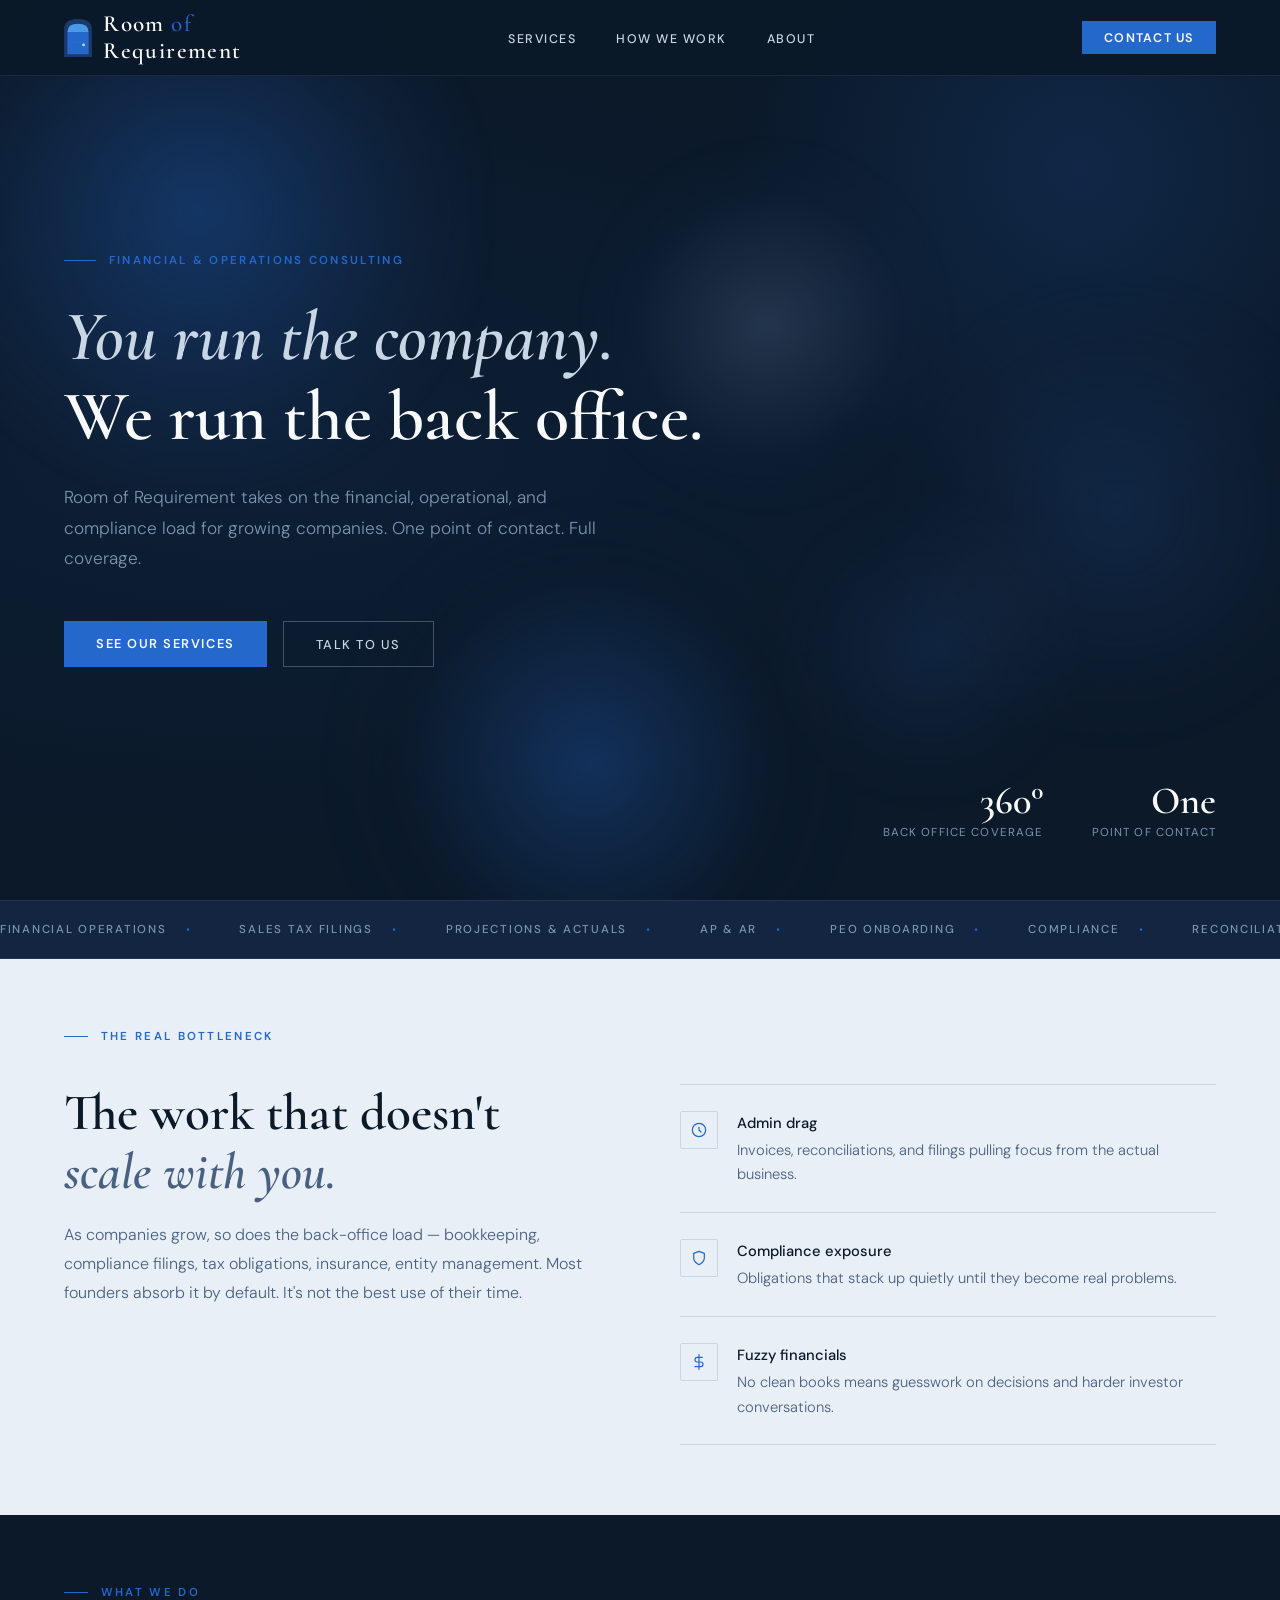
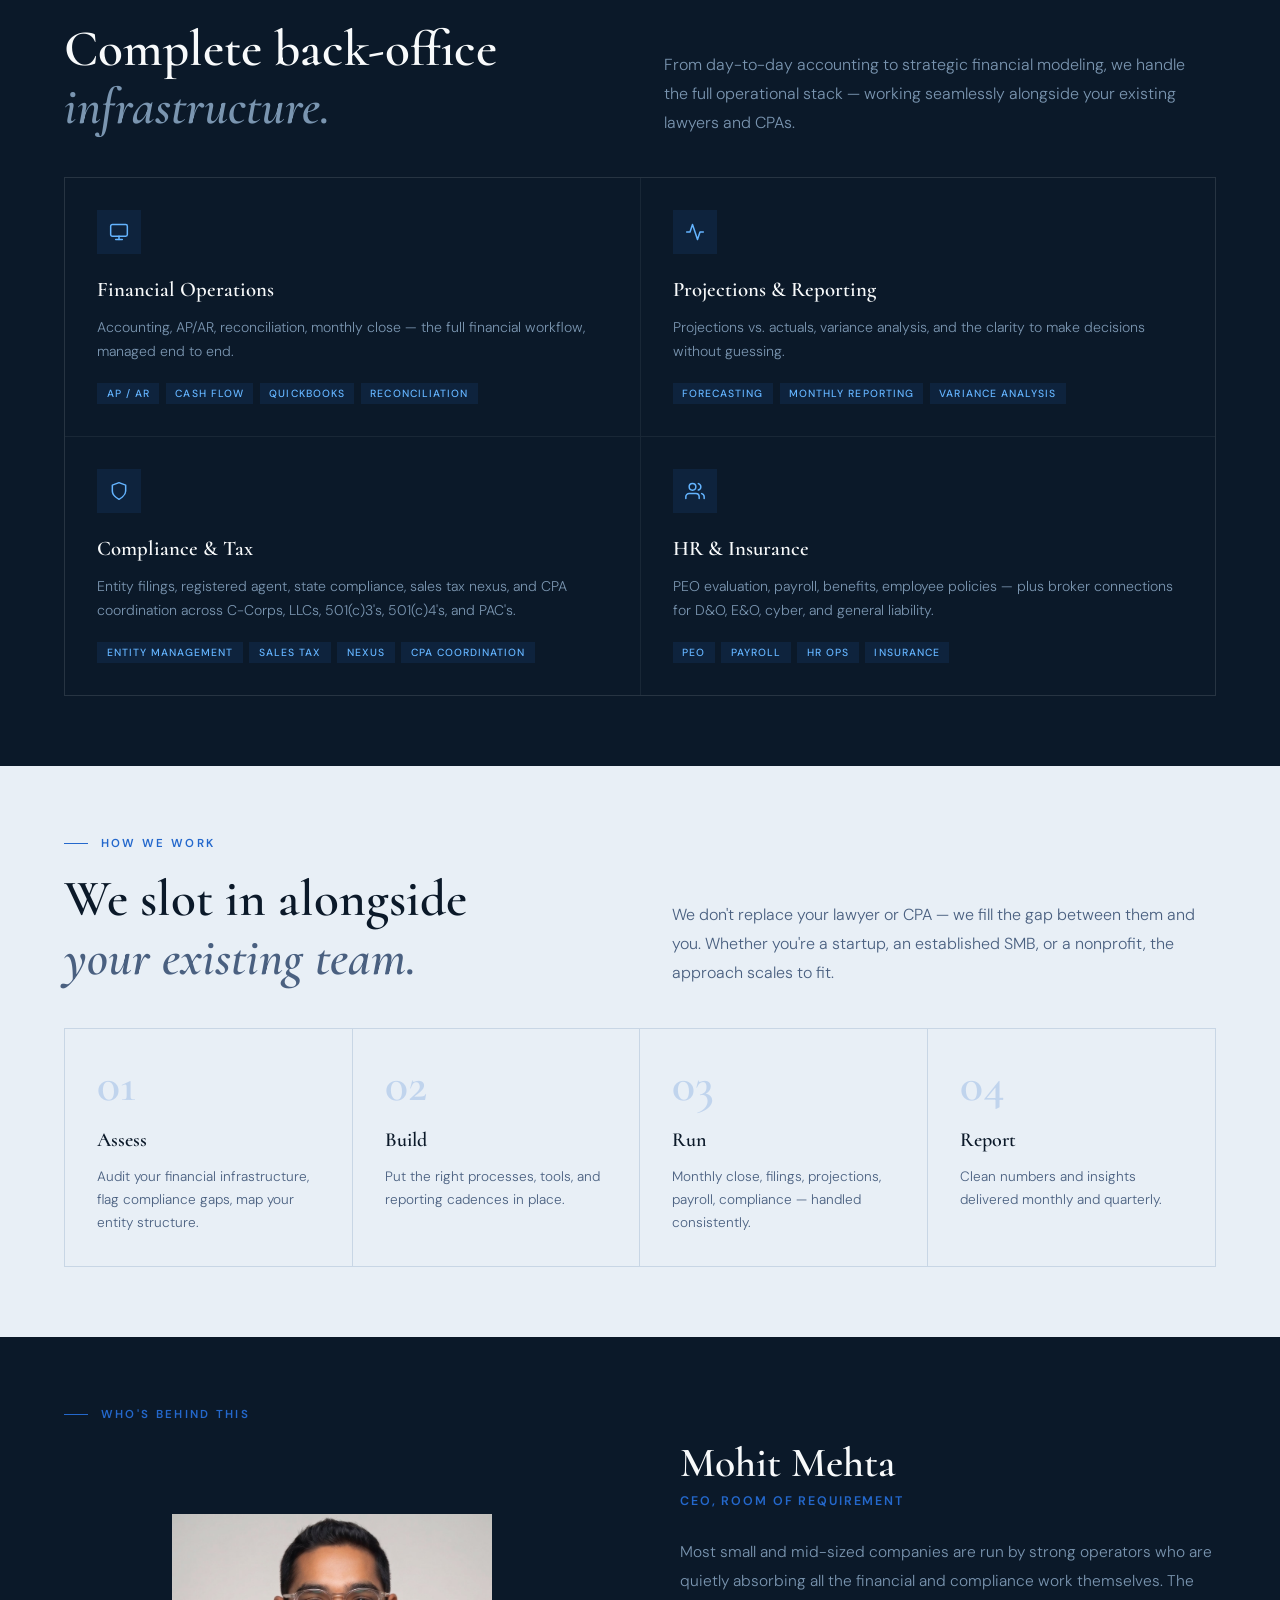
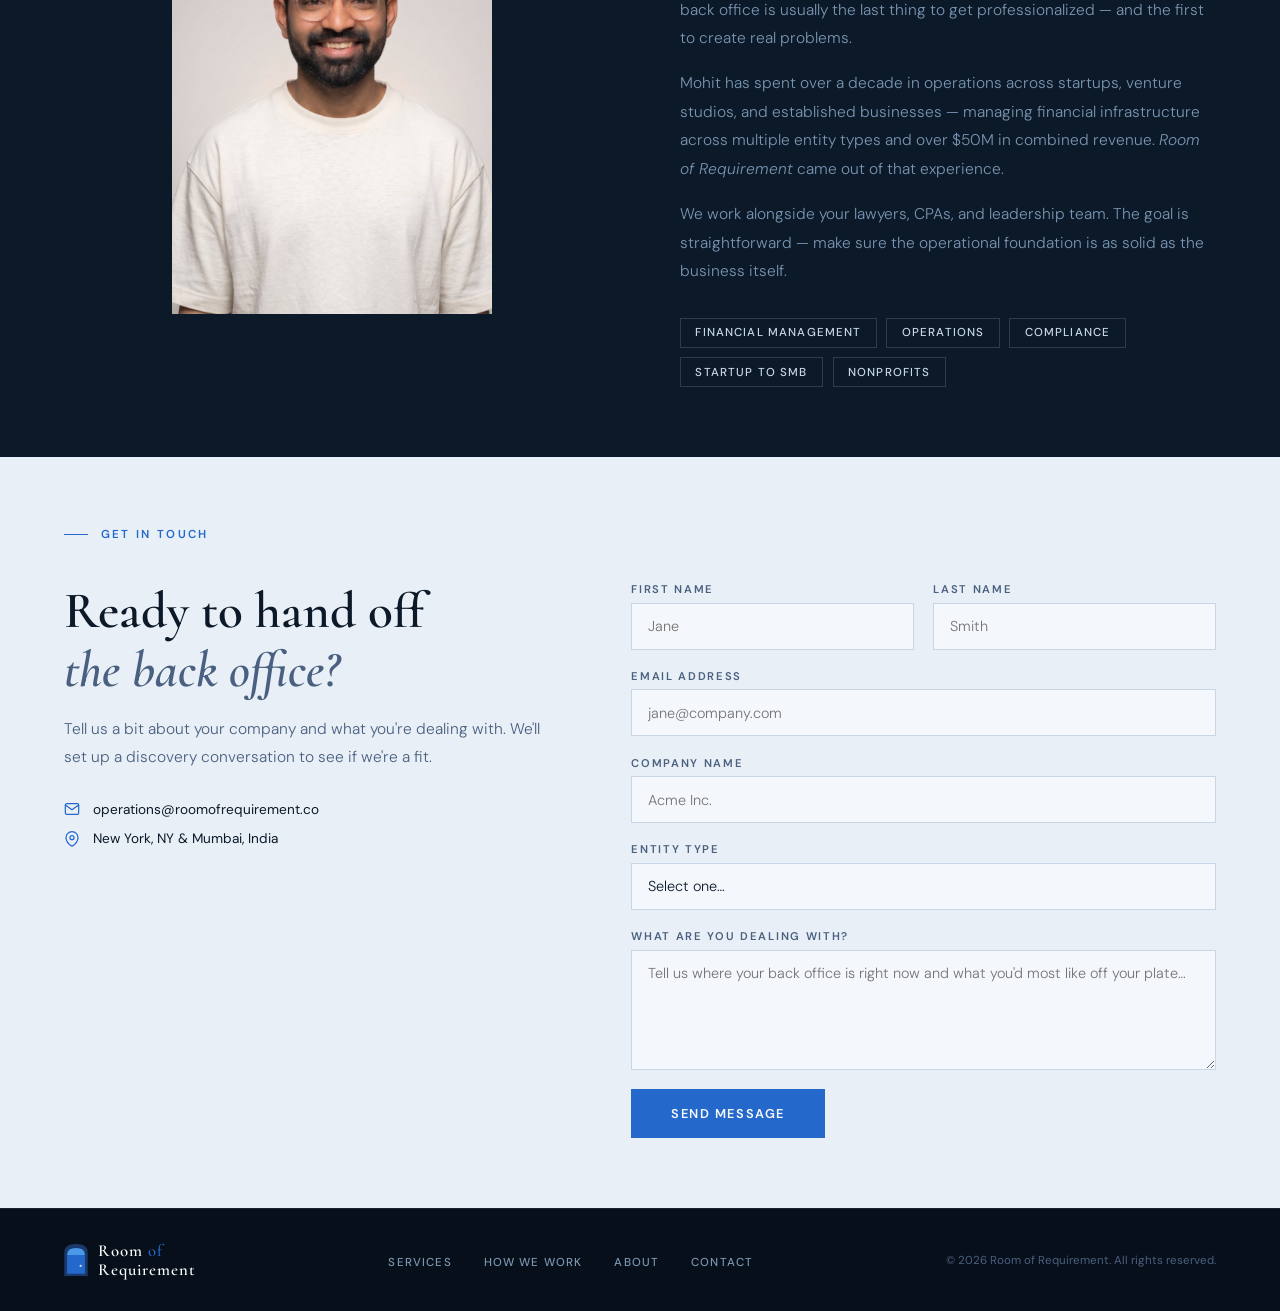
==== index.html @ 6b5aed0c "Update index.html" ====
<!DOCTYPE html>
<html lang="en">
<head>
  <meta charset="UTF-8" />
  <meta name="viewport" content="width=device-width, initial-scale=1.0" />
  <title>Room of Requirement — Financial & Operations Consulting</title>
  <link rel="preconnect" href="https://fonts.googleapis.com" />
  <link rel="preconnect" href="https://fonts.gstatic.com" crossorigin />
  <link href="https://fonts.googleapis.com/css2?family=Cormorant:ital,wght@0,400;0,500;0,600;0,700;1,400;1,600&family=DM+Sans:opsz,wght@9..40,300;9..40,400;9..40,500;9..40,600&display=swap" rel="stylesheet" />

  <style>
    *, *::before, *::after { box-sizing: border-box; margin: 0; padding: 0; }

    html { color-scheme: light only; }

    :root {
      --navy:       #0B1929;
      --navy-mid:   #132540;
      --blue:       #1B3A6B;
      --slate:      #4A6080;
      --slate-light:#7A95B0;
      --silver:     #C8D6E5;
      --mist:       #EEF3F8;
      --white:      #F8FAFB;
      --accent:     #2468CC;
      --accent-pale:#D6E4F7;

      --f-display: 'Cormorant', Georgia, serif;
      --f-body:    'DM Sans', sans-serif;

      --transition: 0.35s cubic-bezier(0.25, 0.46, 0.45, 0.94);
    }

    html { scroll-behavior: smooth; }

    body {
      font-family: var(--f-body);
      background: var(--white);
      color: var(--navy);
      overflow-x: hidden;
      -webkit-font-smoothing: antialiased;
    }

    /* ── NAV ──────────────────────────────────────────────── */
    nav {
      position: fixed; top: 0; left: 0; width: 100%;
      z-index: 100;
      padding: 0 5%;
      height: 76px;
      display: flex; align-items: center; justify-content: space-between;
      background: rgba(11, 25, 41, 0.96);
      backdrop-filter: blur(12px);
      border-bottom: 1px solid rgba(255,255,255,0.07);
    }

    .nav-logo {
      display: flex;
      align-items: center;
      gap: 0.7rem;
      text-decoration: none;
    }
    .nav-logo svg { flex-shrink: 0; }
    .nav-logo-text {
      font-family: var(--f-display);
      font-size: 1.45rem;
      font-weight: 600;
      letter-spacing: 0.06em;
      color: var(--white);
      line-height: 1.15;
    }
    .nav-logo-text .of { color: var(--accent); font-weight: 500; }

    .nav-links {
      display: flex; gap: 2.5rem; list-style: none;
    }
    .nav-links a {
      font-size: 0.78rem;
      font-weight: 500;
      letter-spacing: 0.12em;
      text-transform: uppercase;
      color: var(--silver);
      text-decoration: none;
      transition: color var(--transition);
    }
    .nav-links a:hover { color: var(--white); }

    .nav-cta {
      font-size: 0.78rem;
      font-weight: 600;
      letter-spacing: 0.1em;
      text-transform: uppercase;
      color: var(--white);
      background: var(--accent);
      border: none;
      padding: 0.55rem 1.4rem;
      cursor: pointer;
      text-decoration: none;
      transition: background var(--transition), transform var(--transition);
    }
    .nav-cta:hover { background: #1d57b0; transform: translateY(-1px); }

    /* ── MOBILE NAV / DRAWER ──────────────────────────────── */
    .nav-burger {
      display: none;
      background: none;
      border: none;
      padding: 0.5rem;
      margin-left: 0.25rem;
      cursor: pointer;
      width: 40px;
      height: 40px;
      flex-direction: column;
      justify-content: center;
      align-items: center;
      gap: 5px;
    }
    .nav-burger span {
      display: block;
      width: 22px;
      height: 1.5px;
      background: var(--silver);
      transition: transform var(--transition), opacity var(--transition);
    }
    .nav-burger[aria-expanded="true"] span:nth-child(1) { transform: translateY(6.5px) rotate(45deg); }
    .nav-burger[aria-expanded="true"] span:nth-child(2) { opacity: 0; }
    .nav-burger[aria-expanded="true"] span:nth-child(3) { transform: translateY(-6.5px) rotate(-45deg); }

    .drawer-overlay {
      position: fixed;
      inset: 0;
      background: rgba(5, 12, 22, 0.6);
      backdrop-filter: blur(4px);
      opacity: 0;
      pointer-events: none;
      transition: opacity 320ms ease;
      z-index: 200;
    }
    .drawer-overlay.open {
      opacity: 1;
      pointer-events: auto;
    }

    .mobile-drawer {
      position: fixed;
      top: 0;
      right: 0;
      height: 100vh;
      height: 100dvh;
      width: min(340px, 82vw);
      background: var(--navy);
      border-left: 1px solid rgba(255,255,255,0.07);
      transform: translateX(100%);
      transition: transform 360ms cubic-bezier(0.32, 0.72, 0.24, 1);
      z-index: 201;
      display: flex;
      flex-direction: column;
      padding: 76px 2rem 2rem;
      overflow-y: auto;
    }
    .mobile-drawer.open { transform: translateX(0); }

    .mobile-drawer-brand {
      display: flex;
      align-items: center;
      gap: 0.9rem;
      padding-bottom: 1.75rem;
      margin-bottom: 0.5rem;
      border-bottom: 1px solid rgba(255,255,255,0.08);
    }
    .mobile-drawer-brand svg { flex-shrink: 0; }
    .mobile-drawer-brand-text {
      font-family: var(--f-display);
      font-size: 1.55rem;
      font-weight: 600;
      letter-spacing: 0.06em;
      color: var(--white);
      line-height: 1.15;
    }
    .mobile-drawer-brand-text .of { color: var(--accent); font-weight: 500; }

    .mobile-drawer-links {
      list-style: none;
      display: flex;
      flex-direction: column;
      margin-top: 1rem;
    }
    .mobile-drawer-links li {
      border-bottom: 1px solid rgba(255,255,255,0.06);
    }
    .mobile-drawer-links a {
      display: block;
      padding: 1.15rem 0;
      font-size: 0.85rem;
      font-weight: 500;
      letter-spacing: 0.14em;
      text-transform: uppercase;
      color: var(--silver);
      text-decoration: none;
      transition: color var(--transition);
    }
    .mobile-drawer-links a:hover,
    .mobile-drawer-links a:focus { color: var(--white); }

    .mobile-drawer-cta {
      display: block;
      text-align: center;
      margin-top: 2rem;
      padding: 0.95rem 1.4rem;
      background: var(--accent);
      color: var(--white);
      text-decoration: none;
      font-size: 0.8rem;
      font-weight: 600;
      letter-spacing: 0.12em;
      text-transform: uppercase;
      transition: background var(--transition);
    }
    .mobile-drawer-cta:hover { background: #1d57b0; }

    body.drawer-open { overflow: hidden; }

    /* ── AURORA EFFECT ────────────────────────────────────── */
    .aurora {
      position: absolute;
      inset: 0;
      z-index: 1;
      pointer-events: none;
      overflow: hidden;
    }

    .a1 {
      position: absolute;
      width: 600px; height: 600px;
      border-radius: 50%;
      mix-blend-mode: screen;
      filter: blur(4px);
      background: radial-gradient(circle, rgba(36,104,204,0.35) 0%, rgba(27,58,107,0.18) 50%, transparent 70%);
      top: -10%; left: -8%;
      animation: drift1 9s ease-in-out infinite alternate;
    }
    .a2 {
      position: absolute;
      width: 480px; height: 480px;
      border-radius: 50%;
      mix-blend-mode: screen;
      filter: blur(3px);
      background: radial-gradient(circle, rgba(27,58,107,0.4) 0%, rgba(19,37,64,0.2) 50%, transparent 70%);
      top: 30%; right: -6%;
      animation: drift2 11s ease-in-out infinite alternate;
    }
    .a3 {
      position: absolute;
      width: 540px; height: 540px;
      border-radius: 50%;
      mix-blend-mode: screen;
      filter: blur(5px);
      background: radial-gradient(circle, rgba(36,104,204,0.3) 0%, rgba(11,25,41,0.15) 50%, transparent 70%);
      bottom: -15%; left: 25%;
      animation: drift3 13s ease-in-out infinite alternate;
    }
    .a4 {
      position: absolute;
      width: 380px; height: 380px;
      border-radius: 50%;
      mix-blend-mode: screen;
      filter: blur(3px);
      background: radial-gradient(circle, rgba(74,96,128,0.38) 0%, rgba(19,37,64,0.18) 50%, transparent 70%);
      top: 15%; left: 45%;
      animation: drift4 8s ease-in-out infinite alternate;
    }
    .a5 {
      position: absolute;
      width: 320px; height: 320px;
      border-radius: 50%;
      mix-blend-mode: screen;
      filter: blur(3px);
      background: radial-gradient(circle, rgba(27,58,107,0.32) 0%, rgba(19,37,64,0.14) 50%, transparent 70%);
      bottom: 10%; right: 15%;
      animation: drift5 10s ease-in-out infinite alternate;
    }

    @keyframes drift1 {
      0%   { transform: translate(0px,   0px);   }
      33%  { transform: translate(110px, 70px);  }
      66%  { transform: translate(50px,  150px); }
      100% { transform: translate(180px, 50px);  }
    }
    @keyframes drift2 {
      0%   { transform: translate(0px,    0px);   }
      33%  { transform: translate(-90px,  55px);  }
      66%  { transform: translate(-50px,  130px); }
      100% { transform: translate(-160px, 35px);  }
    }
    @keyframes drift3 {
      0%   { transform: translate(0px,   0px);    }
      33%  { transform: translate(-70px, -90px);  }
      66%  { transform: translate(90px,  -70px);  }
      100% { transform: translate(35px,  -150px); }
    }
    @keyframes drift4 {
      0%   { transform: translate(0px,    0px);   }
      33%  { transform: translate(70px,   90px);  }
      66%  { transform: translate(-55px,  70px);  }
      100% { transform: translate(-90px, -55px);  }
    }
    @keyframes drift5 {
      0%   { transform: translate(0px,    0px);   }
      33%  { transform: translate(-110px,-70px);  }
      66%  { transform: translate(70px,  -110px); }
      100% { transform: translate(-50px, -35px);  }
    }

    /* ── HERO ─────────────────────────────────────────────── */
    #fluidCanvas {
      position: absolute;
      inset: 0;
      width: 100%;
      height: 100%;
      z-index: 1;
      pointer-events: none;
      filter: blur(35px) saturate(1.8);
      opacity: 0.9;
      mix-blend-mode: screen;
    }
    .hero {
      min-height: 100vh;
      background: var(--navy);
      display: flex; flex-direction: column; justify-content: center;
      padding: 80px 5% 60px;
      position: relative;
      overflow: hidden;
    }

    /* Background subtle noise only — no grid */
    .hero::before {
      content: '';
      position: absolute; inset: 0;
      background: radial-gradient(ellipse at 20% 50%, rgba(36,104,204,0.08) 0%, transparent 60%);
      pointer-events: none;
    }

    /* Glow orb */
    .hero::after {
      content: '';
      position: absolute;
      width: 700px; height: 700px;
      border-radius: 50%;
      background: radial-gradient(circle, rgba(36,104,204,0.18) 0%, transparent 70%);
      top: -180px; right: -150px;
      pointer-events: none;
    }

    .hero-inner {
      max-width: 900px;
      position: relative; z-index: 3;
    }

    .hero-eyebrow {
      font-family: var(--f-body);
      font-size: 0.72rem;
      font-weight: 600;
      letter-spacing: 0.2em;
      text-transform: uppercase;
      color: var(--accent);
      margin-bottom: 1.8rem;
      display: flex; align-items: center; gap: 0.8rem;
      opacity: 0;
      animation: fadeUp 0.8s 0.2s forwards;
    }
    .hero-eyebrow::before {
      content: ''; display: block;
      width: 32px; height: 1px; background: var(--accent);
    }

    .hero-headline {
      font-family: var(--f-display);
      font-size: clamp(2.6rem, 5.5vw, 4.8rem);
      font-weight: 600;
      line-height: 1.15;
      color: var(--white);
      margin-bottom: 1.5rem;
      opacity: 0;
      animation: fadeUp 0.9s 0.35s forwards;
    }
    .hero-headline em {
      font-style: italic;
      color: var(--silver);
    }

    .hero-sub {
      font-size: 1.08rem;
      font-weight: 300;
      line-height: 1.75;
      color: var(--slate-light);
      max-width: 560px;
      margin-bottom: 3rem;
      opacity: 0;
      animation: fadeUp 0.9s 0.5s forwards;
    }

    .hero-actions {
      display: flex; gap: 1rem; flex-wrap: wrap;
      opacity: 0;
      animation: fadeUp 0.9s 0.65s forwards;
    }

    .btn-primary {
      display: inline-block;
      font-size: 0.8rem; font-weight: 600;
      letter-spacing: 0.12em; text-transform: uppercase;
      color: var(--white);
      background: var(--accent);
      padding: 0.85rem 2rem;
      text-decoration: none;
      transition: background var(--transition), transform var(--transition), box-shadow var(--transition);
    }
    .btn-primary:hover {
      background: #1d57b0;
      transform: translateY(-2px);
      box-shadow: 0 12px 32px rgba(36,104,204,0.4);
    }

    .btn-ghost {
      display: inline-block;
      font-size: 0.8rem; font-weight: 500;
      letter-spacing: 0.12em; text-transform: uppercase;
      color: var(--silver);
      border: 1px solid rgba(200,214,229,0.3);
      padding: 0.85rem 2rem;
      text-decoration: none;
      transition: border-color var(--transition), color var(--transition), transform var(--transition);
    }
    .btn-ghost:hover { border-color: var(--silver); color: var(--white); transform: translateY(-2px); }

    .hero-stats {
      position: absolute;
      bottom: 60px; right: 5%;
      display: flex; gap: 3rem;
      opacity: 0;
      animation: fadeUp 0.9s 0.8s forwards;
      z-index: 3;
    }
    .hero-stat { text-align: right; }
    .hero-stat-num {
      font-family: var(--f-display);
      font-size: 2.4rem;
      font-weight: 600;
      color: var(--white);
      line-height: 1;
    }
    .hero-stat-label {
      font-size: 0.72rem;
      font-weight: 400;
      letter-spacing: 0.1em;
      text-transform: uppercase;
      color: var(--slate-light);
      margin-top: 0.3rem;
    }

    /* ── MARQUEE ──────────────────────────────────────────── */
    .marquee-strip {
      background: var(--navy-mid);
      border-top: 1px solid rgba(255,255,255,0.07);
      border-bottom: 1px solid rgba(255,255,255,0.07);
      overflow: hidden; padding: 1rem 0;
    }
    .marquee-track {
      display: flex; gap: 3rem;
      width: max-content;
      animation: marquee 28s linear infinite;
    }
    .marquee-item {
      font-size: 0.72rem;
      font-weight: 500;
      letter-spacing: 0.15em;
      text-transform: uppercase;
      color: var(--slate-light);
      white-space: nowrap;
      display: flex; align-items: center; gap: 1.2rem;
    }
    .marquee-item::after {
      content: '·'; color: var(--accent); font-size: 1.2rem;
    }

    /* ── SECTION BASE ─────────────────────────────────────── */
    section { padding: 70px 5%; background: #E8EFF6; color: #0B1929; }

    .section-label {
      font-size: 0.72rem;
      font-weight: 600;
      letter-spacing: 0.2em;
      text-transform: uppercase;
      color: #2468CC;
      margin-bottom: 1.2rem;
      display: flex; align-items: center; gap: 0.8rem;
    }
    .section-label::before {
      content: ''; display: block;
      width: 24px; height: 1px; background: #2468CC;
    }

    .section-title {
      font-family: var(--f-display);
      font-size: clamp(2rem, 4vw, 3.2rem);
      font-weight: 600;
      line-height: 1.15;
      color: #0B1929;
    }
    .section-title em { font-style: italic; color: #4A6080; }

    .section-body {
      font-size: 1rem;
      font-weight: 300;
      line-height: 1.8;
      color: #4A6080;
      max-width: 540px;
      margin-top: 1.2rem;
    }

    /* ── PROBLEM ──────────────────────────────────────────── */
    .problem { background: #E8EFF6 !important; color: #0B1929; }
    .problem .section-title { color: #0B1929; }
    .problem .section-title em { color: #4A6080; }
    .problem .section-label { color: #2468CC; }
    .problem .section-label::before { background: #2468CC; }
    .problem .section-body { color: #4A6080; }

    .problem-grid {
      display: grid;
      grid-template-columns: 1fr 1fr;
      gap: 5rem;
      margin-top: 2.5rem;
      align-items: start;
    }

    .problem-list {
      list-style: none;
      display: flex; flex-direction: column; gap: 0;
    }
    .problem-list li {
      display: flex; gap: 1.2rem; align-items: flex-start;
      font-size: 0.92rem;
      font-weight: 300;
      line-height: 1.65;
      color: #4A6080;
      padding: 1.6rem 0;
      border-bottom: 1px solid #C8D6E5;
    }
    .problem-list li:first-child { border-top: 1px solid #C8D6E5; }
    .problem-list li:last-child { border-bottom: 1px solid #C8D6E5; }
    .problem-list li .icon {
      flex-shrink: 0;
      width: 38px; height: 38px;
      background: transparent;
      border: 1.5px solid #C8D6E5;
      display: grid; place-items: center;
      border-radius: 2px;
    }
    .problem-list li .icon svg { stroke: #2468CC; width: 16px; height: 16px; }

    .problem-quote {
      background: rgba(255,255,255,0.04);
      border: 1px solid rgba(255,255,255,0.08);
      padding: 3rem;
      position: relative;
    }
    .problem-quote::before {
      content: '\201C';
      font-family: var(--f-display);
      font-size: 7rem;
      line-height: 1;
      color: var(--accent);
      opacity: 0.3;
      position: absolute; top: 1rem; left: 2rem;
    }
    .problem-quote blockquote {
      font-family: var(--f-display);
      font-size: 1.6rem;
      font-weight: 500;
      font-style: italic;
      line-height: 1.4;
      color: var(--white);
      position: relative; z-index: 1;
    }
    .problem-quote cite {
      display: block;
      font-family: var(--f-body);
      font-size: 0.78rem;
      font-style: normal;
      font-weight: 500;
      letter-spacing: 0.1em;
      text-transform: uppercase;
      color: var(--slate-light);
      margin-top: 1.5rem;
    }

    /* ── SERVICES ─────────────────────────────────────────── */
    #services { background: #0B1929 !important; color: #F8FAFB; }
    #services .section-title { color: #F8FAFB; }
    #services .section-title em { color: #7A95B0; }
    #services .section-label { color: #2468CC; }
    #services .section-label::before { background: #2468CC; }
    #services .section-body { color: #7A95B0; }

    .services-header {
      display: grid;
      grid-template-columns: 1fr 1fr;
      gap: 3rem;
      align-items: end;
      margin-bottom: 2.5rem;
    }

    .services-grid {
      display: grid;
      grid-template-columns: repeat(2, 1fr);
      gap: 1px;
      background: rgba(255,255,255,0.06);
      border: 1px solid rgba(255,255,255,0.06);
    }

    .service-card {
      background: #0B1929;
      padding: 2rem;
      transition: background var(--transition);
      cursor: default;
      position: relative;
      overflow: hidden;
    }
    .service-card::after {
      content: '';
      position: absolute; bottom: 0; left: 0;
      width: 0; height: 2px;
      background: #2468CC;
      transition: width 0.4s cubic-bezier(0.25, 0.46, 0.45, 0.94);
    }
    .service-card:hover { background: #132540; }
    .service-card:hover::after { width: 100%; }

    .service-icon {
      width: 44px; height: 44px;
      background: rgba(36,104,204,0.12);
      display: grid; place-items: center;
      margin-bottom: 1.5rem;
      transition: background var(--transition);
    }
    .service-card:hover .service-icon { background: rgba(36,104,204,0.22); }
    .service-icon svg { width: 20px; height: 20px; stroke: #64B4FF; }

    .service-name {
      font-family: var(--f-display);
      font-size: 1.3rem;
      font-weight: 600;
      color: #F8FAFB;
      margin-bottom: 0.8rem;
      line-height: 1.2;
    }

    .service-desc {
      font-size: 0.88rem;
      font-weight: 300;
      line-height: 1.7;
      color: #7A95B0;
    }

    .service-tags { display: flex; flex-wrap: wrap; gap: 0.4rem; margin-top: 1.2rem; }
    .service-tag {
      font-size: 0.65rem; font-weight: 500;
      letter-spacing: 0.1em; text-transform: uppercase;
      color: #64B4FF;
      background: rgba(36,104,204,0.12);
      padding: 0.25rem 0.6rem;
    }

    /* ── HOW WE WORK ──────────────────────────────────────── */
    .how { background: #E8EFF6 !important; }
    .how .section-label { color: #2468CC; }
    .how .section-label::before { background: #2468CC; }
    .how .section-title { color: #0B1929 !important; }
    .how .section-title em { color: #4A6080 !important; }
    .how .section-body { color: #4A6080 !important; max-width: 100%; }

    .how-grid {
      display: grid;
      grid-template-columns: repeat(4, 1fr);
      gap: 0;
      margin-top: 2.5rem;
      border: 1px solid #C8D6E5;
    }

    .how-step {
      padding: 2rem;
      border-right: 1px solid #C8D6E5;
      position: relative;
      overflow: hidden;
      transition: background var(--transition);
    }
    .how-step::after {
      content: '';
      position: absolute; bottom: 0; left: 0;
      width: 0; height: 2px;
      background: #2468CC;
      transition: width 0.4s cubic-bezier(0.25, 0.46, 0.45, 0.94);
    }
    .how-step:hover { background: #DCE6F0; }
    .how-step:hover::after { width: 100%; }
    .how-step:last-child { border-right: none; }

    .how-num {
      font-family: var(--f-display);
      font-size: 3rem;
      font-weight: 600;
      color: rgba(36,104,204,0.2);
      line-height: 1;
      margin-bottom: 1.2rem;
    }
    .how-title {
      font-family: var(--f-display);
      font-size: 1.25rem;
      font-weight: 600;
      color: #0B1929;
      margin-bottom: 0.8rem;
    }
    .how-body {
      font-size: 0.85rem;
      font-weight: 300;
      line-height: 1.7;
      color: #4A6080;
    }

    /* ── WHO WE SERVE ─────────────────────────────────────── */
    .serve { background: #EEF3F8 !important; color: #0B1929; }

    .serve-cards {
      display: grid;
      grid-template-columns: repeat(4, 1fr);
      gap: 1.5rem;
      margin-top: 4rem;
    }

    .serve-card {
      background: #F8FAFB;
      padding: 2rem;
      border-top: 3px solid #C8D6E5;
      transition: border-color var(--transition), transform var(--transition), box-shadow var(--transition);
    }
    .serve-card:hover {
      border-color: #2468CC;
      transform: translateY(-4px);
      box-shadow: 0 16px 40px rgba(11,25,41,0.1);
    }

    .serve-entity {
      font-family: var(--f-display);
      font-size: 1.8rem;
      font-weight: 700;
      color: #0B1929;
      margin-bottom: 0.6rem;
    }

    .serve-name {
      font-size: 0.78rem;
      font-weight: 600;
      letter-spacing: 0.1em;
      text-transform: uppercase;
      color: #2468CC;
      margin-bottom: 1rem;
    }

    .serve-desc {
      font-size: 0.85rem;
      font-weight: 300;
      line-height: 1.7;
      color: #4A6080;
    }

    /* ── ABOUT ────────────────────────────────────────────── */
    #about { background: #0B1929 !important; color: #F8FAFB; }
    #about .section-label { color: #2468CC; }
    #about .section-label::before { background: #2468CC; }
    .about-grid {
      display: grid;
      grid-template-columns: 1fr 1fr;
      gap: 5rem;
      align-items: center;
    }

    .about-visual {
      position: relative;
      display: flex;
      justify-content: center;
    }
    .about-visual-box {
      width: 320px;
      aspect-ratio: 4/5;
      background: var(--navy-mid);
      position: relative;
      overflow: hidden;
      display: flex; align-items: center; justify-content: center;
    }
    .about-monogram {
      font-family: var(--f-display);
      font-size: 8rem;
      font-weight: 600;
      color: rgba(36,104,204,0.25);
      line-height: 1;
      user-select: none;
    }
    .about-visual-accent {
      position: absolute;
      bottom: -20px; right: -20px;
      width: 60%; height: 60%;
      background: var(--accent-pale);
      z-index: -1;
    }

    .about-name {
      font-family: var(--f-display);
      font-size: 2.6rem;
      font-weight: 600;
      color: #F8FAFB;
      line-height: 1.1;
      margin-bottom: 0.4rem;
    }
    .about-title {
      font-size: 0.78rem;
      font-weight: 600;
      letter-spacing: 0.15em;
      text-transform: uppercase;
      color: #2468CC;
      margin-bottom: 1.8rem;
    }
    .about-bio {
      font-size: 0.97rem;
      font-weight: 300;
      line-height: 1.85;
      color: #7A95B0;
    }
    .about-bio + .about-bio { margin-top: 1rem; }

    .about-values { display: flex; flex-wrap: wrap; gap: 0.6rem; margin-top: 2rem; }
    .about-value {
      font-size: 0.72rem; font-weight: 500;
      letter-spacing: 0.1em; text-transform: uppercase;
      color: #C8D6E5;
      border: 1px solid rgba(255,255,255,0.15);
      padding: 0.4rem 0.9rem;
      transition: border-color var(--transition), color var(--transition);
    }
    .about-value:hover { border-color: #2468CC; color: #2468CC; }

    /* ── CONTACT ──────────────────────────────────────────── */
    .contact { background: #E8EFF6 !important; color: #0B1929; }
    .contact .section-label { color: #2468CC; }
    .contact .section-label::before { background: #2468CC; }

    .contact-grid {
      display: grid;
      grid-template-columns: 1fr 1.2fr;
      gap: 5rem;
      margin-top: 2.5rem;
      align-items: start;
    }

    .contact-info .section-title { color: #0B1929 !important; }
    .contact-info .section-title em { color: #4A6080 !important; }
    .contact-body {
      font-size: 0.97rem;
      font-weight: 300;
      line-height: 1.8;
      color: #4A6080;
      margin-top: 1rem;
      margin-bottom: 1.8rem;
    }

    .contact-detail {
      display: flex; align-items: center; gap: 0.8rem;
      font-size: 0.85rem;
      font-weight: 400;
      color: #0B1929;
      margin-bottom: 0.8rem;
    }
    .contact-detail svg { width: 16px; height: 16px; stroke: #2468CC; flex-shrink: 0; }

    .contact-form { display: flex; flex-direction: column; gap: 1.2rem; }
    .form-row { display: grid; grid-template-columns: 1fr 1fr; gap: 1.2rem; }
    .form-group { display: flex; flex-direction: column; gap: 0.4rem; }
    .form-group label {
      font-size: 0.7rem; font-weight: 600;
      letter-spacing: 0.15em; text-transform: uppercase;
      color: #4A6080;
    }
    .form-group input,
    .form-group select,
    .form-group textarea {
      font-family: var(--f-body);
      font-size: 0.9rem; font-weight: 300;
      color: #0B1929;
      background: #F4F7FB;
      border: 1px solid #C8D6E5;
      padding: 0.85rem 1rem;
      outline: none;
      transition: border-color var(--transition), background var(--transition);
      -webkit-appearance: none;
    }
    .form-group select option { background: #F4F7FB; color: #0B1929; }
    .form-group input:focus,
    .form-group select:focus,
    .form-group textarea:focus {
      border-color: #2468CC;
      background: #fff;
    }
    .form-group textarea { resize: vertical; min-height: 120px; }

    .form-submit {
      font-family: var(--f-body);
      font-size: 0.8rem; font-weight: 600;
      letter-spacing: 0.12em; text-transform: uppercase;
      color: #F8FAFB;
      background: #2468CC;
      border: none;
      padding: 1rem 2.5rem;
      cursor: pointer;
      width: fit-content;
      transition: background var(--transition), transform var(--transition), box-shadow var(--transition);
    }
    .form-submit:hover {
      background: #1d57b0;
      transform: translateY(-2px);
      box-shadow: 0 12px 32px rgba(36,104,204,0.25);
    }

    .form-note {
      font-size: 0.75rem;
      color: var(--slate-light);
      margin-top: -0.4rem;
    }

    /* Success message */
    .form-success {
      display: none;
      padding: 1.5rem;
      background: rgba(36,104,204,0.15);
      border: 1px solid rgba(36,104,204,0.4);
      color: #0B1929;
      font-size: 0.9rem;
      font-weight: 300;
      line-height: 1.6;
    }

    /* ── FOOTER ───────────────────────────────────────────── */
    footer {
      background: #070F1A;
      padding: 2rem 5%;
      display: flex;
      align-items: center;
      justify-content: space-between;
      flex-wrap: wrap;
      gap: 1.5rem;
      border-top: 1px solid rgba(255,255,255,0.07);
    }

    .footer-logo {
      display: flex;
      align-items: center;
      gap: 0.6rem;
    }
    .footer-logo svg { flex-shrink: 0; }
    .footer-logo-text {
      font-family: var(--f-display);
      font-size: 1.05rem;
      font-weight: 600;
      letter-spacing: 0.06em;
      color: var(--white);
      line-height: 1.15;
    }
    .footer-logo-text .of { color: var(--accent); font-weight: 500; }

    .footer-links {
      display: flex; gap: 2rem; list-style: none;
    }
    .footer-links a {
      font-size: 0.72rem;
      font-weight: 500;
      letter-spacing: 0.1em;
      text-transform: uppercase;
      color: var(--slate-light);
      text-decoration: none;
      transition: color var(--transition);
    }
    .footer-links a:hover { color: var(--white); }

    .footer-copy {
      font-size: 0.72rem;
      color: var(--slate);
    }

    /* ── ANIMATIONS ───────────────────────────────────────── */
    @keyframes fadeUp {
      from { opacity: 0; transform: translateY(24px); }
      to   { opacity: 1; transform: translateY(0); }
    }

    @keyframes marquee {
      from { transform: translateX(0); }
      to   { transform: translateX(-50%); }
    }

    .reveal {
      opacity: 1;
      transform: translateY(0);
      transition: opacity 0.7s ease, transform 0.7s ease;
    }
    .reveal.hidden {
      opacity: 0;
      transform: translateY(28px);
    }
    .reveal.animate-in {
      opacity: 1;
      transform: translateY(0);
    }

    /* ── RESPONSIVE ───────────────────────────────────────── */
    @media (max-width: 1024px) {
      .services-grid { grid-template-columns: repeat(2, 1fr); }
      .how-grid { grid-template-columns: repeat(2, 1fr); }
      .how-step { border-bottom: 1px solid #C8D6E5; }
      .how-step:nth-child(even) { border-right: none; }
      .how-step:nth-last-child(-n+2) { border-bottom: none; }
      .serve-cards { grid-template-columns: repeat(2, 1fr); }
      .about-grid { grid-template-columns: 1fr; gap: 3rem; }
      .contact-grid { grid-template-columns: 1fr; gap: 3rem; }
    }

    @media (max-width: 768px) {
      nav { padding: 0 4%; }
      .nav-links { display: none; }
      .nav-cta { display: none; }
      .nav-burger { display: flex; }
      .hero { padding-top: 140px !important; }
      section { padding: 50px 5%; }
      .problem-grid { grid-template-columns: 1fr; gap: 3rem; }
      .services-header { grid-template-columns: 1fr; gap: 1.5rem; }
      .services-grid { grid-template-columns: 1fr; }
      .how-grid { grid-template-columns: 1fr; }
      .how-step { border-right: none; border-bottom: 1px solid #C8D6E5; }
      .how-step:nth-last-child(-n+2) { border-bottom: 1px solid #C8D6E5; }
      .how-step:last-child { border-bottom: none; }
      .serve-cards { grid-template-columns: 1fr 1fr; }
      .hero-stats { position: static; flex-direction: row; margin-top: 3rem; }
      .hero-stat { text-align: left; }
      .form-row { grid-template-columns: 1fr; }
      footer { flex-direction: column; align-items: flex-start; }
    }

    @media (max-width: 480px) {
      .serve-cards { grid-template-columns: 1fr; }
      .hero { min-height: auto; padding: 140px 5% 60px !important; }
    }
  </style>
</head>

<body>

  <!-- NAV -->
  <nav>
    <a class="nav-logo" href="#">
      <svg width="28" height="38" viewBox="0 0 60 82" fill="none" xmlns="http://www.w3.org/2000/svg">
        <rect x="0" y="22" width="60" height="60" rx="0" fill="#1B3A6B"/>
        <path d="M0,22 Q0,0 30,0 Q60,0 60,22 Z" fill="#1B3A6B"/>
        <rect x="7" y="28" width="46" height="48" rx="2" fill="#2468CC"/>
        <path d="M7,28 Q7,10 30,10 Q53,10 53,28 Z" fill="#4A99E8"/>
        <circle cx="42" cy="56" r="3" fill="#C8D6E5"/>
        <line x1="7" y1="50" x2="53" y2="50" stroke="#4A99E8" stroke-width="0.5" opacity="0.4"/>
      </svg>
      <div class="nav-logo-text">Room <span class="of">of</span><br>Requirement</div>
    </a>
    <ul class="nav-links">
      <li><a href="#services">Services</a></li>
      <li><a href="#how">How We Work</a></li>
      <li><a href="#about">About</a></li>
    </ul>
    <a class="nav-cta" href="#contact">Contact Us</a>
    <button class="nav-burger" id="navBurger" aria-label="Open menu" aria-expanded="false" aria-controls="mobileDrawer">
      <span></span>
      <span></span>
      <span></span>
    </button>
  </nav>

  <!-- MOBILE DRAWER -->
  <div class="drawer-overlay" id="drawerOverlay" aria-hidden="true"></div>
  <aside class="mobile-drawer" id="mobileDrawer" aria-hidden="true" aria-label="Mobile navigation">
    <div class="mobile-drawer-brand">
      <svg width="40" height="55" viewBox="0 0 60 82" fill="none" xmlns="http://www.w3.org/2000/svg">
        <rect x="0" y="22" width="60" height="60" rx="0" fill="#1B3A6B"/>
        <path d="M0,22 Q0,0 30,0 Q60,0 60,22 Z" fill="#1B3A6B"/>
        <rect x="7" y="28" width="46" height="48" rx="2" fill="#2468CC"/>
        <path d="M7,28 Q7,10 30,10 Q53,10 53,28 Z" fill="#4A99E8"/>
        <circle cx="42" cy="56" r="3" fill="#C8D6E5"/>
        <line x1="7" y1="50" x2="53" y2="50" stroke="#4A99E8" stroke-width="0.5" opacity="0.4"/>
      </svg>
      <div class="mobile-drawer-brand-text">Room <span class="of">of</span><br>Requirement</div>
    </div>
    <ul class="mobile-drawer-links">
      <li><a href="#services" data-drawer-link>Services</a></li>
      <li><a href="#how" data-drawer-link>How We Work</a></li>
      <li><a href="#about" data-drawer-link>About</a></li>
    </ul>
    <a class="mobile-drawer-cta" href="#contact" data-drawer-link>Contact Us</a>
  </aside>

  <!-- HERO -->
  <section class="hero">
    <canvas id="fluidCanvas" style="display:none"></canvas>
    <div class="aurora" aria-hidden="true">
      <div class="a1"></div>
      <div class="a2"></div>
      <div class="a3"></div>
      <div class="a4"></div>
      <div class="a5"></div>
    </div>
    <div class="hero-inner">
      <p class="hero-eyebrow">Financial &amp; Operations Consulting</p>
      <h1 class="hero-headline">
        <em>You run the company.</em><br>
        We run the back office.
      </h1>
      <p class="hero-sub">
        Room of Requirement takes on the financial, operational, and compliance load for growing companies. One point of contact. Full coverage.
      </p>
      <div class="hero-actions">
        <a class="btn-primary" href="#services">See Our Services</a>
        <a class="btn-ghost" href="#contact">Talk to Us</a>
      </div>
    </div>
    <div class="hero-stats">
      <div class="hero-stat">
        <div class="hero-stat-num">360°</div>
        <div class="hero-stat-label">Back Office Coverage</div>
      </div>
      <div class="hero-stat">
        <div class="hero-stat-num">One</div>
        <div class="hero-stat-label">Point of Contact</div>
      </div>
    </div>
  </section>

  <!-- MARQUEE -->
  <div class="marquee-strip">
    <div class="marquee-track">
      <span class="marquee-item">Financial Operations</span>
      <span class="marquee-item">Sales Tax Filings</span>
      <span class="marquee-item">Projections &amp; Actuals</span>
      <span class="marquee-item">AP &amp; AR</span>
      <span class="marquee-item">PEO Onboarding</span>
      <span class="marquee-item">Compliance</span>
      <span class="marquee-item">Reconciliation</span>
      <span class="marquee-item">Entity Management</span>
      <span class="marquee-item">Insurance</span>
      <span class="marquee-item">QuickBooks</span>
      <span class="marquee-item">Financial Operations</span>
      <span class="marquee-item">Sales Tax Filings</span>
      <span class="marquee-item">Projections &amp; Actuals</span>
      <span class="marquee-item">AP &amp; AR</span>
      <span class="marquee-item">PEO Onboarding</span>
      <span class="marquee-item">Compliance</span>
      <span class="marquee-item">Reconciliation</span>
      <span class="marquee-item">Entity Management</span>
      <span class="marquee-item">Insurance</span>
      <span class="marquee-item">QuickBooks</span>
    </div>
  </div>

  <!-- PROBLEM -->
  <section class="problem">
    <div class="section-label">The real bottleneck</div>
    <div class="problem-grid">
      <div>
        <h2 class="section-title">The work that doesn't<br><em>scale with you.</em></h2>
        <p class="section-body" style="margin-top:1.2rem;">As companies grow, so does the back-office load — bookkeeping, compliance filings, tax obligations, insurance, entity management. Most founders absorb it by default. It's not the best use of their time.</p>
      </div>
      <ul class="problem-list">
        <li>
          <div class="icon"><svg viewBox="0 0 24 24" fill="none" stroke-width="1.8" stroke-linecap="round" stroke-linejoin="round"><circle cx="12" cy="12" r="10"/><path d="M12 8v4l3 3"/></svg></div>
          <div><strong style="color:#0B1929;font-weight:500;display:block;margin-bottom:0.2rem;">Admin drag</strong>Invoices, reconciliations, and filings pulling focus from the actual business.</div>
        </li>
        <li>
          <div class="icon"><svg viewBox="0 0 24 24" fill="none" stroke-width="1.8" stroke-linecap="round" stroke-linejoin="round"><path d="M12 22s8-4 8-10V5l-8-3-8 3v7c0 6 8 10 8 10z"/></svg></div>
          <div><strong style="color:#0B1929;font-weight:500;display:block;margin-bottom:0.2rem;">Compliance exposure</strong>Obligations that stack up quietly until they become real problems.</div>
        </li>
        <li>
          <div class="icon"><svg viewBox="0 0 24 24" fill="none" stroke-width="1.8" stroke-linecap="round" stroke-linejoin="round"><line x1="12" y1="1" x2="12" y2="23"/><path d="M17 5H9.5a3.5 3.5 0 000 7h5a3.5 3.5 0 010 7H6"/></svg></div>
          <div><strong style="color:#0B1929;font-weight:500;display:block;margin-bottom:0.2rem;">Fuzzy financials</strong>No clean books means guesswork on decisions and harder investor conversations.</div>
        </li>
      </ul>
    </div>
  </section>

  <!-- SERVICES -->
  <section id="services">
    <div class="services-header">
      <div>
        <div class="section-label">What We Do</div>
        <h2 class="section-title">Complete back-office<br><em>infrastructure.</em></h2>
      </div>
      <p class="section-body" style="margin-top:0;">From day-to-day accounting to strategic financial modeling, we handle the full operational stack — working seamlessly alongside your existing lawyers and CPAs.</p>
    </div>

    <div class="services-grid">

      <div class="service-card reveal">
        <div class="service-icon">
          <svg viewBox="0 0 24 24" fill="none" stroke-width="1.8" stroke-linecap="round" stroke-linejoin="round"><rect x="2" y="3" width="20" height="14" rx="2"/><line x1="8" y1="21" x2="16" y2="21"/><line x1="12" y1="17" x2="12" y2="21"/></svg>
        </div>
        <div class="service-name">Financial Operations</div>
        <p class="service-desc">Accounting, AP/AR, reconciliation, monthly close — the full financial workflow, managed end to end.</p>
        <div class="service-tags">
          <span class="service-tag">AP / AR</span>
          <span class="service-tag">Cash Flow</span>
          <span class="service-tag">QuickBooks</span>
          <span class="service-tag">Reconciliation</span>
        </div>
      </div>

      <div class="service-card reveal">
        <div class="service-icon">
          <svg viewBox="0 0 24 24" fill="none" stroke-width="1.8" stroke-linecap="round" stroke-linejoin="round"><polyline points="22 12 18 12 15 21 9 3 6 12 2 12"/></svg>
        </div>
        <div class="service-name">Projections &amp; Reporting</div>
        <p class="service-desc">Projections vs. actuals, variance analysis, and the clarity to make decisions without guessing.</p>
        <div class="service-tags">
          <span class="service-tag">Forecasting</span>
          <span class="service-tag">Monthly Reporting</span>
          <span class="service-tag">Variance Analysis</span>
        </div>
      </div>

      <div class="service-card reveal">
        <div class="service-icon">
          <svg viewBox="0 0 24 24" fill="none" stroke-width="1.8" stroke-linecap="round" stroke-linejoin="round"><path d="M12 22s8-4 8-10V5l-8-3-8 3v7c0 6 8 10 8 10z"/></svg>
        </div>
        <div class="service-name">Compliance &amp; Tax</div>
        <p class="service-desc">Entity filings, registered agent, state compliance, sales tax nexus, and CPA coordination across C-Corps, LLCs, 501(c)3's, 501(c)4's, and PAC's.</p>
        <div class="service-tags">
          <span class="service-tag">Entity Management</span>
          <span class="service-tag">Sales Tax</span>
          <span class="service-tag">Nexus</span>
          <span class="service-tag">CPA Coordination</span>
        </div>
      </div>

      <div class="service-card reveal">
        <div class="service-icon">
          <svg viewBox="0 0 24 24" fill="none" stroke-width="1.8" stroke-linecap="round" stroke-linejoin="round"><path d="M17 21v-2a4 4 0 00-4-4H5a4 4 0 00-4 4v2"/><circle cx="9" cy="7" r="4"/><path d="M23 21v-2a4 4 0 00-3-3.87"/><path d="M16 3.13a4 4 0 010 7.75"/></svg>
        </div>
        <div class="service-name">HR &amp; Insurance</div>
        <p class="service-desc">PEO evaluation, payroll, benefits, employee policies — plus broker connections for D&amp;O, E&amp;O, cyber, and general liability.</p>
        <div class="service-tags">
          <span class="service-tag">PEO</span>
          <span class="service-tag">Payroll</span>
          <span class="service-tag">HR Ops</span>
          <span class="service-tag">Insurance</span>
        </div>
      </div>

    </div>
  </section>

  <!-- HOW WE WORK -->
  <section id="how" class="how">
    <div class="section-label" style="color:#2468CC;">How We Work</div>
    <div style="display:grid;grid-template-columns:1fr 1fr;gap:4rem;align-items:end;">
      <h2 class="section-title" style="color:#0B1929;">We slot in alongside<br><em style="color:#4A6080;">your existing team.</em></h2>
      <p class="section-body" style="color:#4A6080;">We don't replace your lawyer or CPA — we fill the gap between them and you. Whether you're a startup, an established SMB, or a nonprofit, the approach scales to fit.</p>
    </div>

    <div class="how-grid">
      <div class="how-step reveal">
        <div class="how-num">01</div>
        <div class="how-title">Assess</div>
        <p class="how-body">Audit your financial infrastructure, flag compliance gaps, map your entity structure.</p>
      </div>
      <div class="how-step reveal">
        <div class="how-num">02</div>
        <div class="how-title">Build</div>
        <p class="how-body">Put the right processes, tools, and reporting cadences in place.</p>
      </div>
      <div class="how-step reveal">
        <div class="how-num">03</div>
        <div class="how-title">Run</div>
        <p class="how-body">Monthly close, filings, projections, payroll, compliance — handled consistently.</p>
      </div>
      <div class="how-step reveal">
        <div class="how-num">04</div>
        <div class="how-title">Report</div>
        <p class="how-body">Clean numbers and insights delivered monthly and quarterly.</p>
      </div>
    </div>
  </section>

  <!-- ABOUT -->
  <section id="about">
    <div class="section-label">Who's Behind This</div>
    <div class="about-grid">
      <div class="about-visual">
        <div class="about-visual-box">
          <img src="[data-uri]" alt="Mohit Mehta" style="width:100%;height:100%;object-fit:cover;" />
        </div>
        <div class="about-visual-accent"></div>
      </div>
      <div>
        <h2 class="about-name">Mohit Mehta</h2>
        <div class="about-title">CEO, Room of Requirement</div>
        <p class="about-bio">Most small and mid-sized companies are run by strong operators who are quietly absorbing all the financial and compliance work themselves. The back office is usually the last thing to get professionalized — and the first to create real problems.</p>
        <p class="about-bio" style="margin-top:1rem;">Mohit has spent over a decade in operations across startups, venture studios, and established businesses — managing financial infrastructure across multiple entity types and over $50M in combined revenue. <em>Room of Requirement</em> came out of that experience.</p>
        <p class="about-bio" style="margin-top:1rem;">We work alongside your lawyers, CPAs, and leadership team. The goal is straightforward — make sure the operational foundation is as solid as the business itself.</p>
        <div class="about-values">
          <span class="about-value">Financial Management</span>
          <span class="about-value">Operations</span>
          <span class="about-value">Compliance</span>
          <span class="about-value">Startup to SMB</span>
          <span class="about-value">Nonprofits</span>
        </div>
      </div>
    </div>
  </section>

  <!-- CONTACT -->
  <section id="contact" class="contact">
    <div class="section-label" style="color:#2468CC;">Get in Touch</div>
    <div class="contact-grid">
      <div class="contact-info">
        <h2 class="section-title" style="color:#0B1929;">Ready to hand off<br><em style="color:#4A6080;">the back office?</em></h2>
        <p class="contact-body">Tell us a bit about your company and what you're dealing with. We'll set up a discovery conversation to see if we're a fit.</p>
        <div class="contact-detail">
          <svg viewBox="0 0 24 24" fill="none" stroke-width="1.8" stroke-linecap="round" stroke-linejoin="round"><path d="M4 4h16c1.1 0 2 .9 2 2v12c0 1.1-.9 2-2 2H4c-1.1 0-2-.9-2-2V6c0-1.1.9-2 2-2z"/><polyline points="22,6 12,13 2,6"/></svg>
          operations@roomofrequirement.co
        </div>
        <div class="contact-detail" style="margin-top:0.4rem;">
          <svg viewBox="0 0 24 24" fill="none" stroke-width="1.8" stroke-linecap="round" stroke-linejoin="round"><path d="M21 10c0 7-9 13-9 13s-9-6-9-13a9 9 0 0118 0z"/><circle cx="12" cy="10" r="3"/></svg>
          New York, NY &amp; Mumbai, India
        </div>
      </div>

      <div>
        <form class="contact-form" id="contactForm">
          <div class="form-row">
            <div class="form-group">
              <label for="fname">First Name</label>
              <input type="text" id="fname" placeholder="Jane" required />
            </div>
            <div class="form-group">
              <label for="lname">Last Name</label>
              <input type="text" id="lname" placeholder="Smith" required />
            </div>
          </div>
          <div class="form-group">
            <label for="email">Email Address</label>
            <input type="email" id="email" placeholder="jane@company.com" required />
          </div>
          <div class="form-group">
            <label for="company">Company Name</label>
            <input type="text" id="company" placeholder="Acme Inc." />
          </div>
          <div class="form-group">
            <label for="entity">Entity Type</label>
            <select id="entity">
              <option value="">Select one…</option>
              <option>C-Corporation</option>
              <option>LLC</option>
              <option>501(c)(3) — Public Charity</option>
              <option>501(c)(4) — Social Welfare Org</option>
              <option>Other / Not sure</option>
            </select>
          </div>
          <div class="form-group">
            <label for="message">What are you dealing with?</label>
            <textarea id="message" placeholder="Tell us where your back office is right now and what you'd most like off your plate…"></textarea>
          </div>
          <button type="submit" class="form-submit">Send Message</button>
        </form>
        <div class="form-success" id="formSuccess">
          ✓ &nbsp;Thanks — your message has been sent to <strong>operations@roomofrequirement.co</strong>. We'll be in touch within one business day.
        </div>
      </div>
    </div>
  </section>

  <!-- FOOTER -->
  <footer>
    <div class="footer-logo">
      <svg width="24" height="32" viewBox="0 0 60 82" fill="none" xmlns="http://www.w3.org/2000/svg">
        <rect x="0" y="22" width="60" height="60" rx="0" fill="#1B3A6B"/>
        <path d="M0,22 Q0,0 30,0 Q60,0 60,22 Z" fill="#1B3A6B"/>
        <rect x="7" y="28" width="46" height="48" rx="2" fill="#2468CC"/>
        <path d="M7,28 Q7,10 30,10 Q53,10 53,28 Z" fill="#4A99E8"/>
        <circle cx="42" cy="56" r="3" fill="#C8D6E5"/>
      </svg>
      <div class="footer-logo-text">Room <span class="of">of</span><br>Requirement</div>
    </div>
    <ul class="footer-links">
      <li><a href="#services">Services</a></li>
      <li><a href="#how">How We Work</a></li>
      <li><a href="#about">About</a></li>
      <li><a href="#contact">Contact</a></li>
    </ul>
    <div class="footer-copy">© 2026 Room of Requirement. All rights reserved.</div>
  </footer>

  <script>
    // Intersection Observer for scroll reveals
    const reveals = document.querySelectorAll('.reveal');

    // Only animate if IntersectionObserver is supported
    if ('IntersectionObserver' in window) {
      // First hide all reveals
      reveals.forEach(el => el.classList.add('hidden'));

      const observer = new IntersectionObserver((entries) => {
        entries.forEach((entry) => {
          if (entry.isIntersecting) {
            const siblings = [...entry.target.parentElement.querySelectorAll('.reveal')];
            const idx = siblings.indexOf(entry.target);
            entry.target.style.transitionDelay = `${idx * 80}ms`;
            entry.target.classList.remove('hidden');
            entry.target.classList.add('animate-in');
            observer.unobserve(entry.target);
          }
        });
      }, { threshold: 0.08 });

      reveals.forEach(el => observer.observe(el));

      // Safety fallback: make everything visible after 2s regardless
      setTimeout(() => {
        reveals.forEach(el => {
          el.classList.remove('hidden');
          el.classList.add('animate-in');
        });
      }, 2000);
    }

    // ── LIQUID BLOB EFFECT ───────────────────────────────────
    (function () {
      const canvas = document.getElementById('fluidCanvas');
      if (!canvas) return;
      const hero = canvas.parentElement;
      const ctx  = canvas.getContext('2d');

      function resize() {
        canvas.width  = hero.offsetWidth  || window.innerWidth;
        canvas.height = hero.offsetHeight || window.innerHeight;
      }

      // Wait for layout before sizing
      window.addEventListener('load', resize);
      window.addEventListener('resize', resize);
      resize();

      // Palette as rgba — vivid so they show against dark navy
      const PALETTE = [
        [36,  140, 255],   // bright blue
        [0,   180, 255],   // electric cyan
        [100, 80,  255],   // indigo
        [20,  220, 200],   // teal
        [255, 180, 40 ],   // gold
        [80,  160, 255],   // sky
        [180, 100, 255],   // violet
        [0,   200, 160],   // mint
      ];

      const NUM = 10;
      let blobs = [];

      function initBlobs() {
        const W = canvas.width  || window.innerWidth;
        const H = canvas.height || window.innerHeight;
        blobs = Array.from({ length: NUM }, (_, i) => ({
          x:  Math.random() * W,
          y:  Math.random() * H,
          vx: (Math.random() - 0.5) * 2.0,
          vy: (Math.random() - 0.5) * 2.0,
          r:  Math.random() * 180 + 140,
          ci: i % PALETTE.length,
          phase: Math.random() * Math.PI * 2,
        }));
      }
      initBlobs();
      window.addEventListener('load', initBlobs);

      // Cursor / touch
      const cursor = { x: -9999, y: -9999, on: false };
      hero.addEventListener('mousemove', e => {
        const rc = hero.getBoundingClientRect();
        cursor.x = e.clientX - rc.left;
        cursor.y = e.clientY - rc.top;
        cursor.on = true;
      });
      hero.addEventListener('mouseleave', () => { cursor.on = false; });
      hero.addEventListener('touchmove', e => {
        const rc = hero.getBoundingClientRect();
        cursor.x = e.touches[0].clientX - rc.left;
        cursor.y = e.touches[0].clientY - rc.top;
        cursor.on = true;
      }, { passive: true });
      hero.addEventListener('touchend', () => { cursor.on = false; });

      function drawBlob(x, y, r, col, alpha) {
        const g = ctx.createRadialGradient(x, y, 0, x, y, r);
        g.addColorStop(0,   `rgba(${col[0]},${col[1]},${col[2]},${alpha})`);
        g.addColorStop(0.45,`rgba(${col[0]},${col[1]},${col[2]},${alpha * 0.5})`);
        g.addColorStop(1,   `rgba(${col[0]},${col[1]},${col[2]},0)`);
        ctx.beginPath();
        ctx.arc(x, y, r, 0, Math.PI * 2);
        ctx.fillStyle = g;
        ctx.fill();
      }

      function draw() {
        const W = canvas.width, H = canvas.height;
        if (!W || !H) { requestAnimationFrame(draw); return; }

        ctx.clearRect(0, 0, W, H);

        blobs.forEach(b => {
          b.vx += (Math.random() - 0.5) * 0.14;
          b.vy += (Math.random() - 0.5) * 0.14;
          const sp = Math.hypot(b.vx, b.vy);
          if (sp > 2.2) { b.vx *= 2.2/sp; b.vy *= 2.2/sp; }
          b.x += b.vx; b.y += b.vy;
          b.phase += 0.012;

          // Soft bounce
          if (b.x < -b.r)  { b.x = -b.r;  b.vx =  Math.abs(b.vx); }
          if (b.x > W+b.r) { b.x = W+b.r; b.vx = -Math.abs(b.vx); }
          if (b.y < -b.r)  { b.y = -b.r;  b.vy =  Math.abs(b.vy); }
          if (b.y > H+b.r) { b.y = H+b.r; b.vy = -Math.abs(b.vy); }

          const pulse = b.r + Math.sin(b.phase) * 22;
          drawBlob(b.x, b.y, pulse, PALETTE[b.ci], 0.75);
        });

        // Cursor orb
        if (cursor.on) {
          drawBlob(cursor.x, cursor.y, 220, [100, 200, 255], 0.9);
        }

        requestAnimationFrame(draw);
      }

      draw();
    })();

   // Contact form handler
    document.getElementById('contactForm').addEventListener('submit', async function(e) {
      e.preventDefault();

      const btn = this.querySelector('.form-submit');
      btn.textContent = 'Sending…';
      btn.disabled = true;

      const payload = {
        fname:   document.getElementById('fname').value.trim(),
        lname:   document.getElementById('lname').value.trim(),
        email:   document.getElementById('email').value.trim(),
        company: document.getElementById('company').value.trim(),
        entity:  document.getElementById('entity').value,
        message: document.getElementById('message').value.trim()
      };

      const SCRIPT_URL = 'https://script.google.com/macros/s/AKfycbywWbdIrDkWDjngotRA7wNU3cQru6vRpYNhiquQ7G1LunAsxNpsyaWUDVRpyj2N682W/exec';

      try {
        await fetch(SCRIPT_URL, {
          method: 'POST',
          mode: 'no-cors',
          headers: { 'Content-Type': 'application/json' },
          body: JSON.stringify(payload)
        });

        document.getElementById('contactForm').style.display = 'none';
        document.getElementById('formSuccess').style.display = 'block';

      } catch (err) {
        btn.textContent = 'Send Message';
        btn.disabled = false;
        alert('Something went wrong. Please email us directly at operations@roomofrequirement.co');
      }
    });

    // ── MOBILE DRAWER ───────────────────────────────────────
    (function() {
      const burger = document.getElementById('navBurger');
      const drawer = document.getElementById('mobileDrawer');
      const overlay = document.getElementById('drawerOverlay');
      const links = document.querySelectorAll('[data-drawer-link]');
      if (!burger || !drawer || !overlay) return;

      function openDrawer() {
        drawer.classList.add('open');
        overlay.classList.add('open');
        burger.setAttribute('aria-expanded', 'true');
        burger.setAttribute('aria-label', 'Close menu');
        drawer.setAttribute('aria-hidden', 'false');
        overlay.setAttribute('aria-hidden', 'false');
        document.body.classList.add('drawer-open');
      }
      function closeDrawer() {
        drawer.classList.remove('open');
        overlay.classList.remove('open');
        burger.setAttribute('aria-expanded', 'false');
        burger.setAttribute('aria-label', 'Open menu');
        drawer.setAttribute('aria-hidden', 'true');
        overlay.setAttribute('aria-hidden', 'true');
        document.body.classList.remove('drawer-open');
      }

      burger.addEventListener('click', () => {
        if (drawer.classList.contains('open')) closeDrawer();
        else openDrawer();
      });
      overlay.addEventListener('click', closeDrawer);
      links.forEach(a => a.addEventListener('click', closeDrawer));
      document.addEventListener('keydown', (e) => {
        if (e.key === 'Escape' && drawer.classList.contains('open')) closeDrawer();
      });
      // Auto-close if resized past mobile breakpoint
      window.addEventListener('resize', () => {
        if (window.innerWidth > 768 && drawer.classList.contains('open')) closeDrawer();
      });
    })();
    </script>
  </body>
</html>
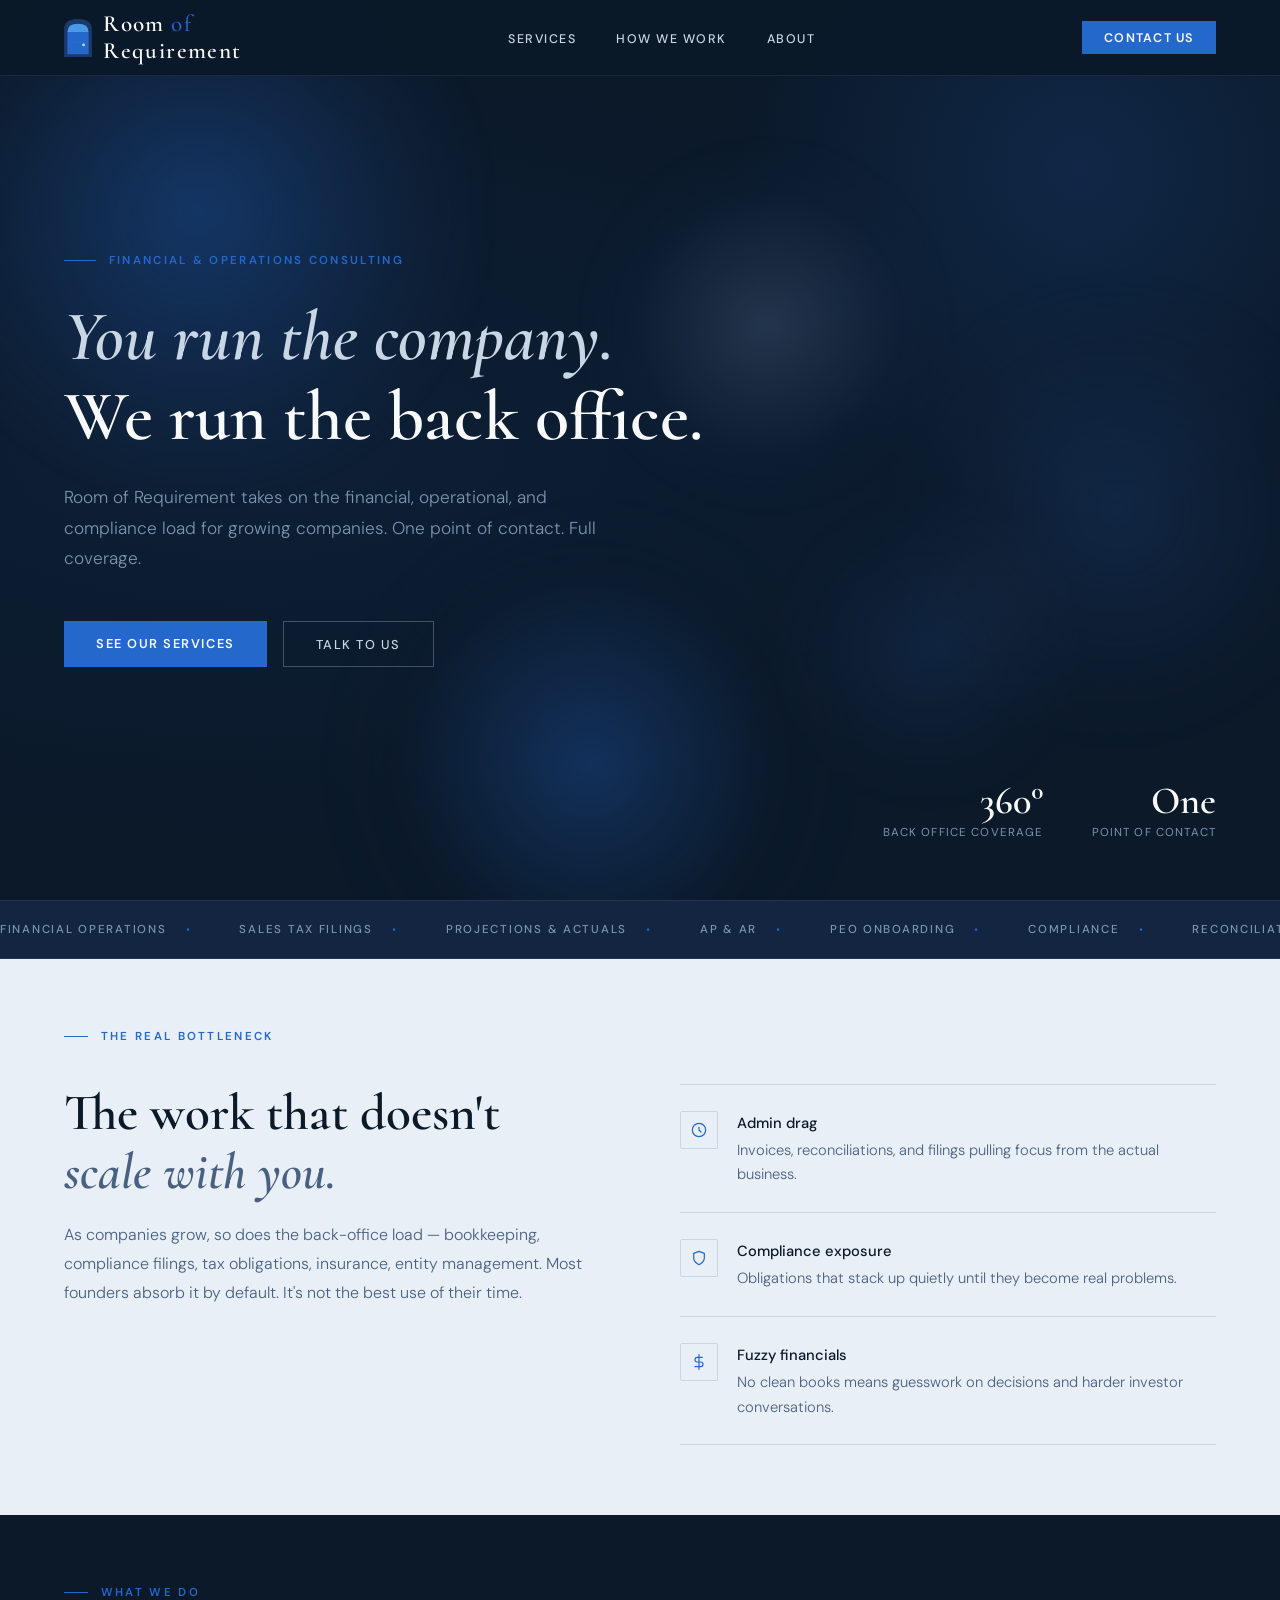
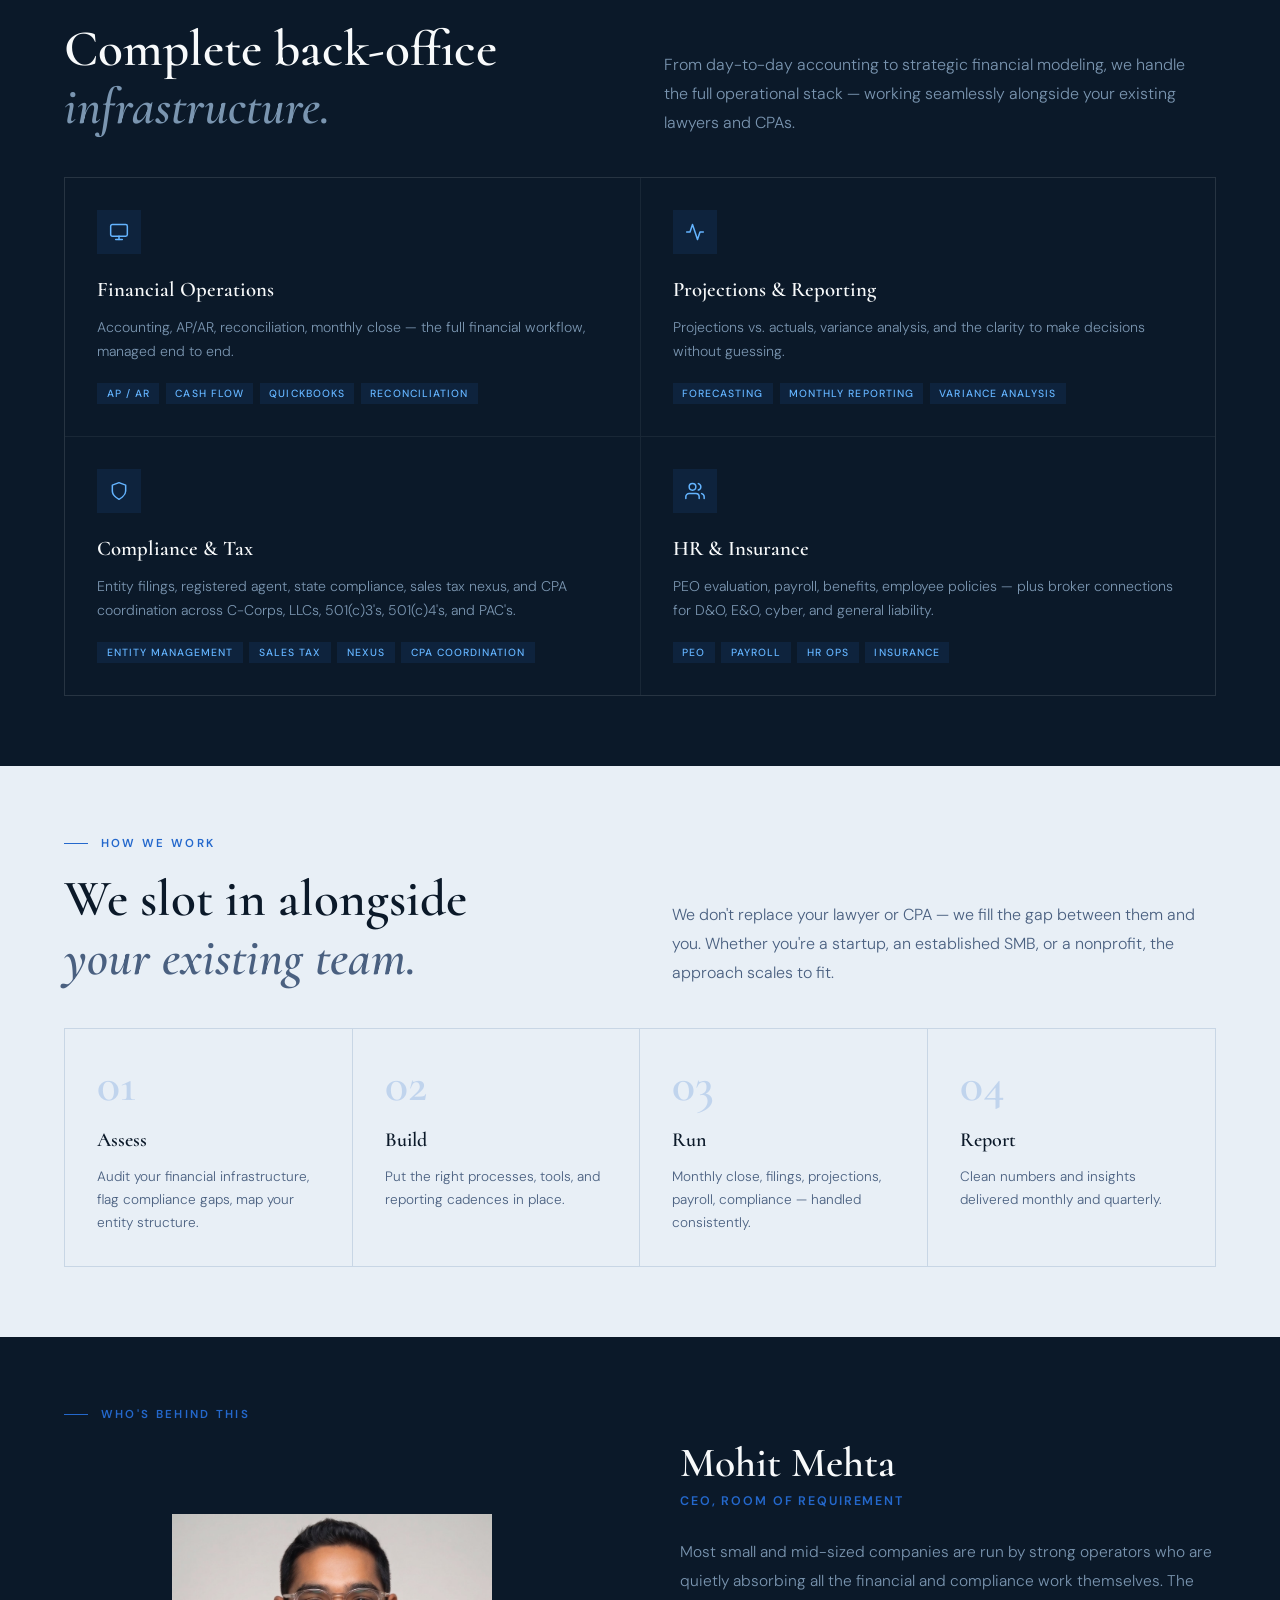
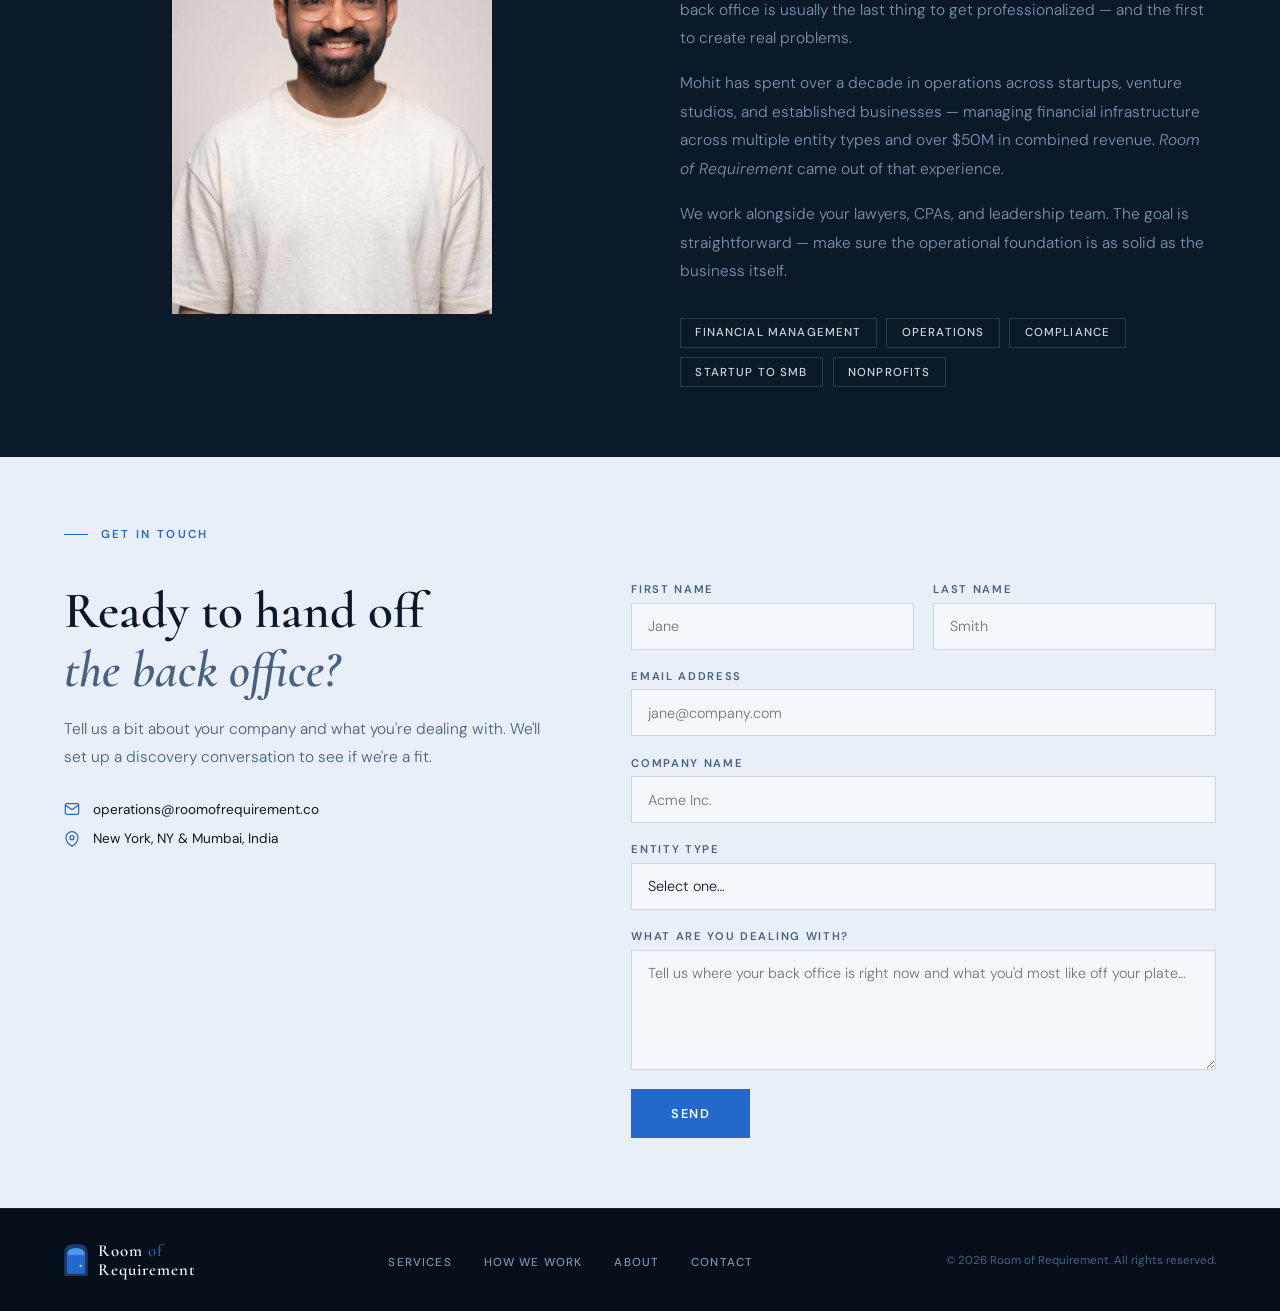
==== commit 621c592f: "Update index.html" ====
--- a/index.html
+++ b/index.html
@@ -4,9 +4,31 @@
   <meta charset="UTF-8" />
   <meta name="viewport" content="width=device-width, initial-scale=1.0" />
   <title>Room of Requirement — Financial & Operations Consulting</title>
-  <link rel="preconnect" href="https://fonts.googleapis.com" />
-  <link rel="preconnect" href="https://fonts.gstatic.com" crossorigin />
-  <link href="https://fonts.googleapis.com/css2?family=Cormorant:ital,wght@0,400;0,500;0,600;0,700;1,400;1,600&family=DM+Sans:opsz,wght@9..40,300;9..40,400;9..40,500;9..40,600&display=swap" rel="stylesheet" />
+
+  <!-- Primary SEO -->
+  <meta name="description" content="Back-office operations for small and mid-sized companies and nonprofits. Financial operations, projections, compliance, HR, and insurance.">
+  <link rel="canonical" href="https://roomofrequirement.co/">
+
+  <!-- Open Graph (Facebook, LinkedIn, iMessage, Slack) -->
+  <meta property="og:type" content="website">
+  <meta property="og:site_name" content="Room of Requirement">
+  <meta property="og:title" content="Room of Requirement">
+  <meta property="og:description" content="You run the company. We run the back office.">
+  <meta property="og:url" content="https://roomofrequirement.co/">
+  <meta property="og:image" content="https://roomofrequirement.co/og-image.png">
+  <meta property="og:image:width" content="1200">
+  <meta property="og:image:height" content="630">
+  <meta property="og:image:alt" content="Room of Requirement — back-office operations for small and mid-sized companies and nonprofits">
+
+  <!-- Twitter / X -->
+  <meta name="twitter:card" content="summary_large_image">
+  <meta name="twitter:title" content="Room of Requirement">
+  <meta name="twitter:description" content="You run the company. We run the back office.">
+  <meta name="twitter:image" content="https://roomofrequirement.co/og-image.png">
+  <meta name="twitter:image:alt" content="Room of Requirement — back-office operations for small and mid-sized companies and nonprofits">
+    <link rel="preconnect" href="https://fonts.googleapis.com" />
+    <link rel="preconnect" href="https://fonts.gstatic.com" crossorigin />
+    <link href="https://fonts.googleapis.com/css2?family=Cormorant:ital,wght@0,400;0,500;0,600;0,700;1,400;1,600&family=DM+Sans:opsz,wght@9..40,300;9..40,400;9..40,500;9..40,600&display=swap" rel="stylesheet" />
 
   <style>
     *, *::before, *::after { box-sizing: border-box; margin: 0; padding: 0; }
@@ -1063,7 +1085,7 @@
 
   <!-- NAV -->
   <nav>
-    <a class="nav-logo" href="#">
+    <a class="nav-logo" href="/" onclick="event.preventDefault(); window.scrollTo({top: 0, behavior: 'smooth'});">
       <svg width="28" height="38" viewBox="0 0 60 82" fill="none" xmlns="http://www.w3.org/2000/svg">
         <rect x="0" y="22" width="60" height="60" rx="0" fill="#1B3A6B"/>
         <path d="M0,22 Q0,0 30,0 Q60,0 60,22 Z" fill="#1B3A6B"/>
@@ -1377,7 +1399,7 @@
             <label for="message">What are you dealing with?</label>
             <textarea id="message" placeholder="Tell us where your back office is right now and what you'd most like off your plate…"></textarea>
           </div>
-          <button type="submit" class="form-submit">Send Message</button>
+          <button type="submit" class="form-submit">Send</button>
         </form>
         <div class="form-success" id="formSuccess">
           ✓ &nbsp;Thanks — your message has been sent to <strong>operations@roomofrequirement.co</strong>. We'll be in touch within one business day.
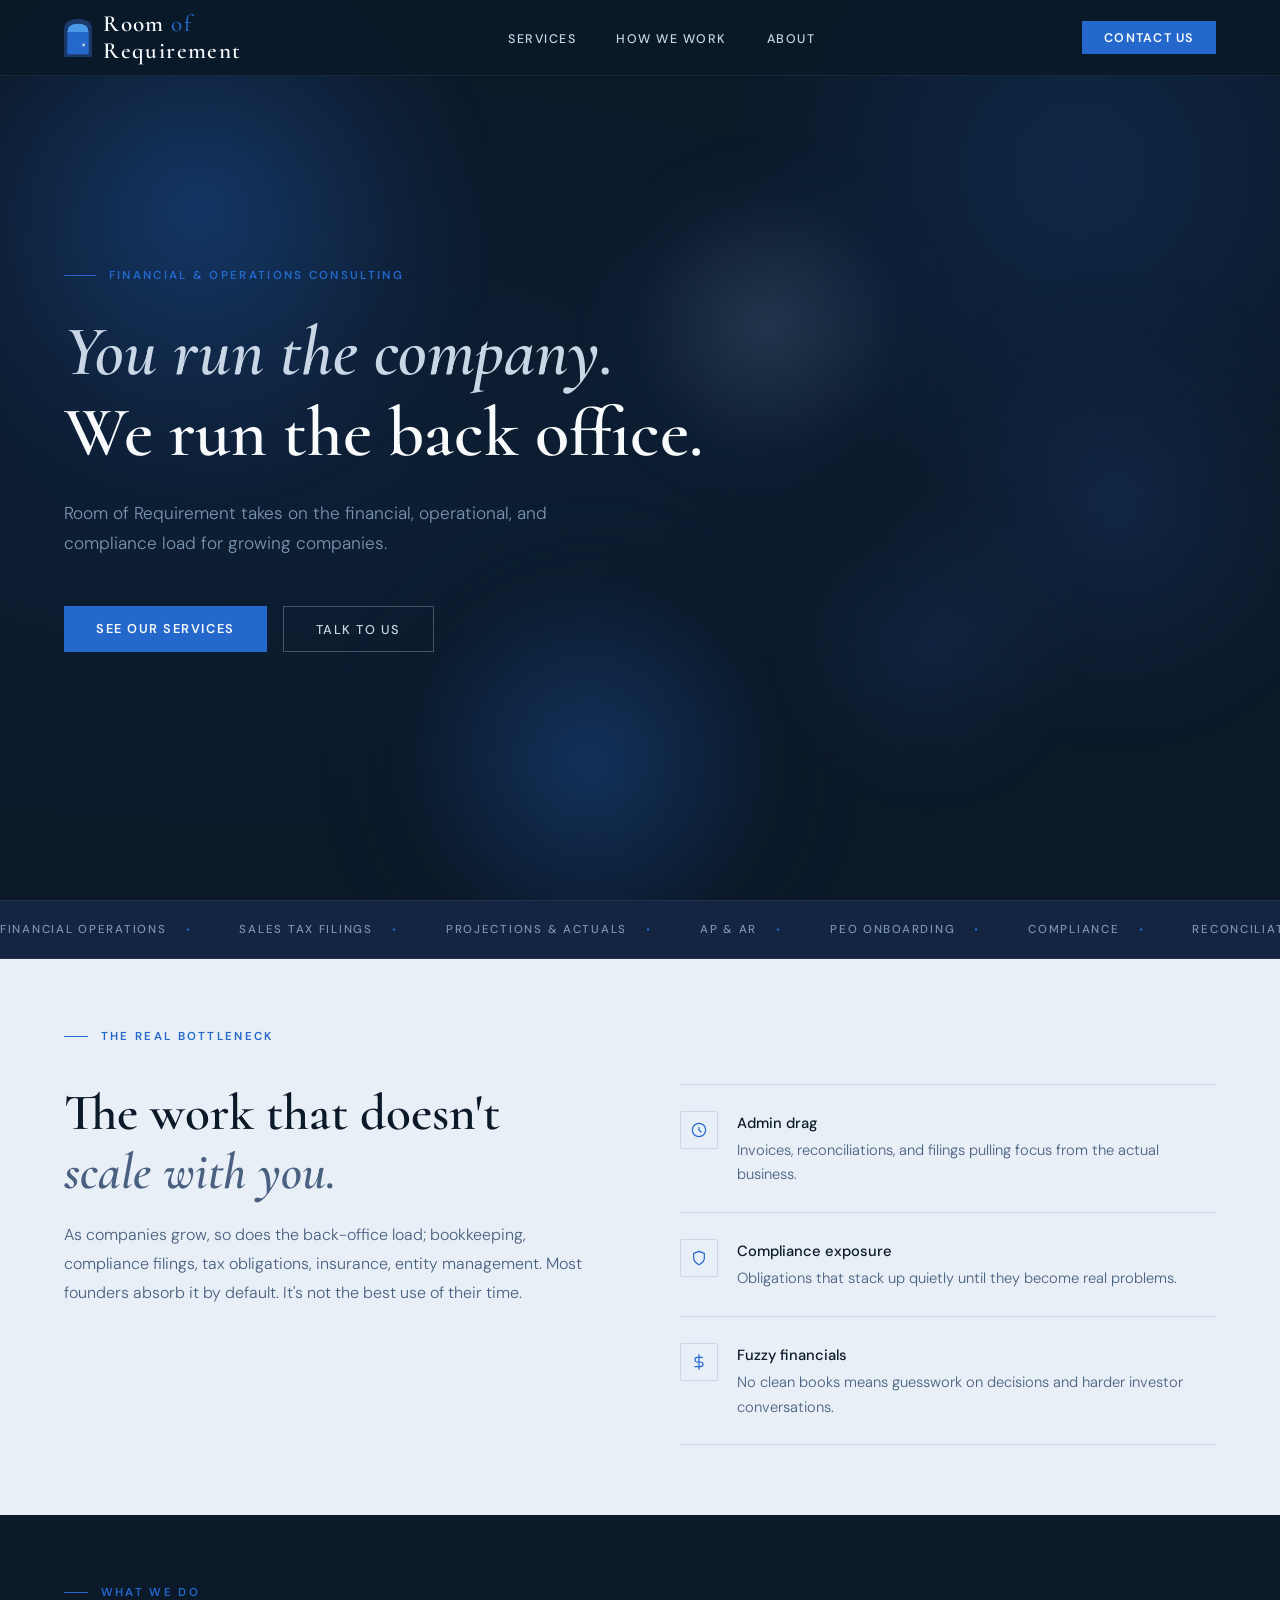
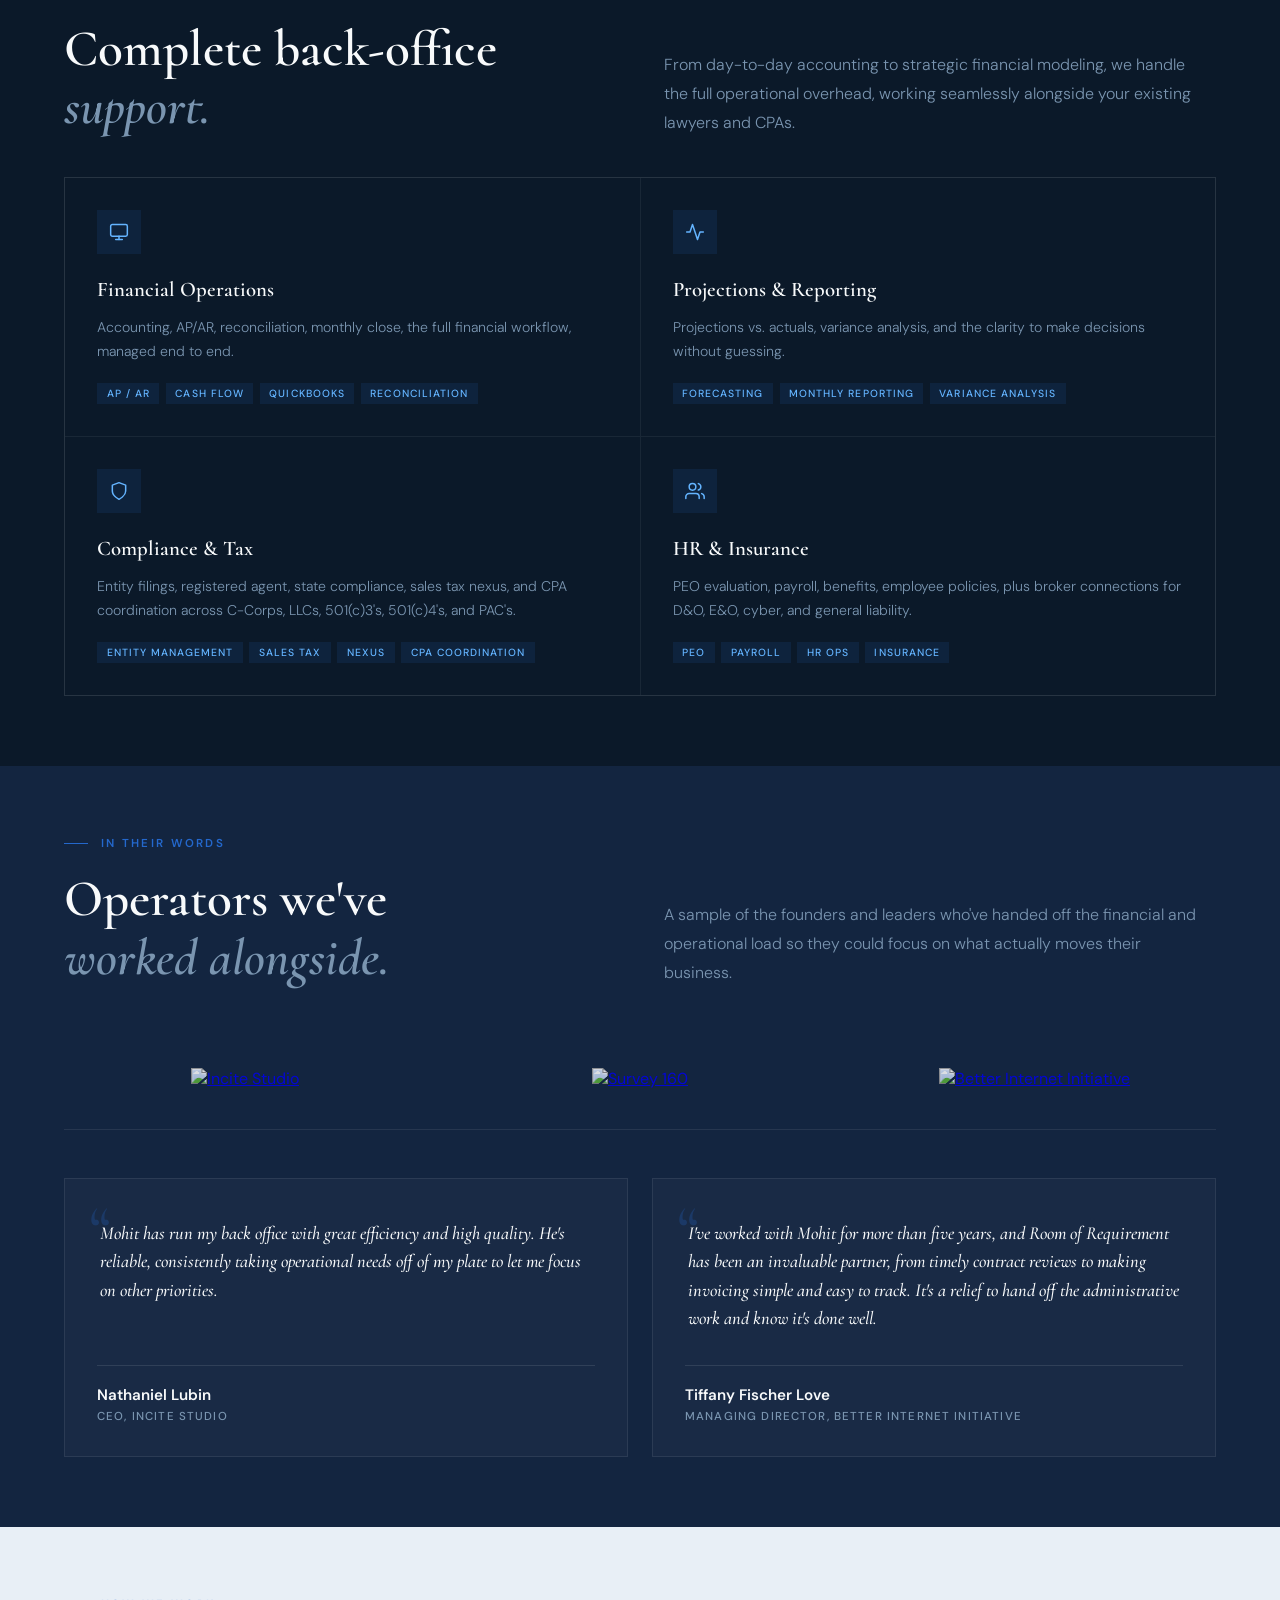
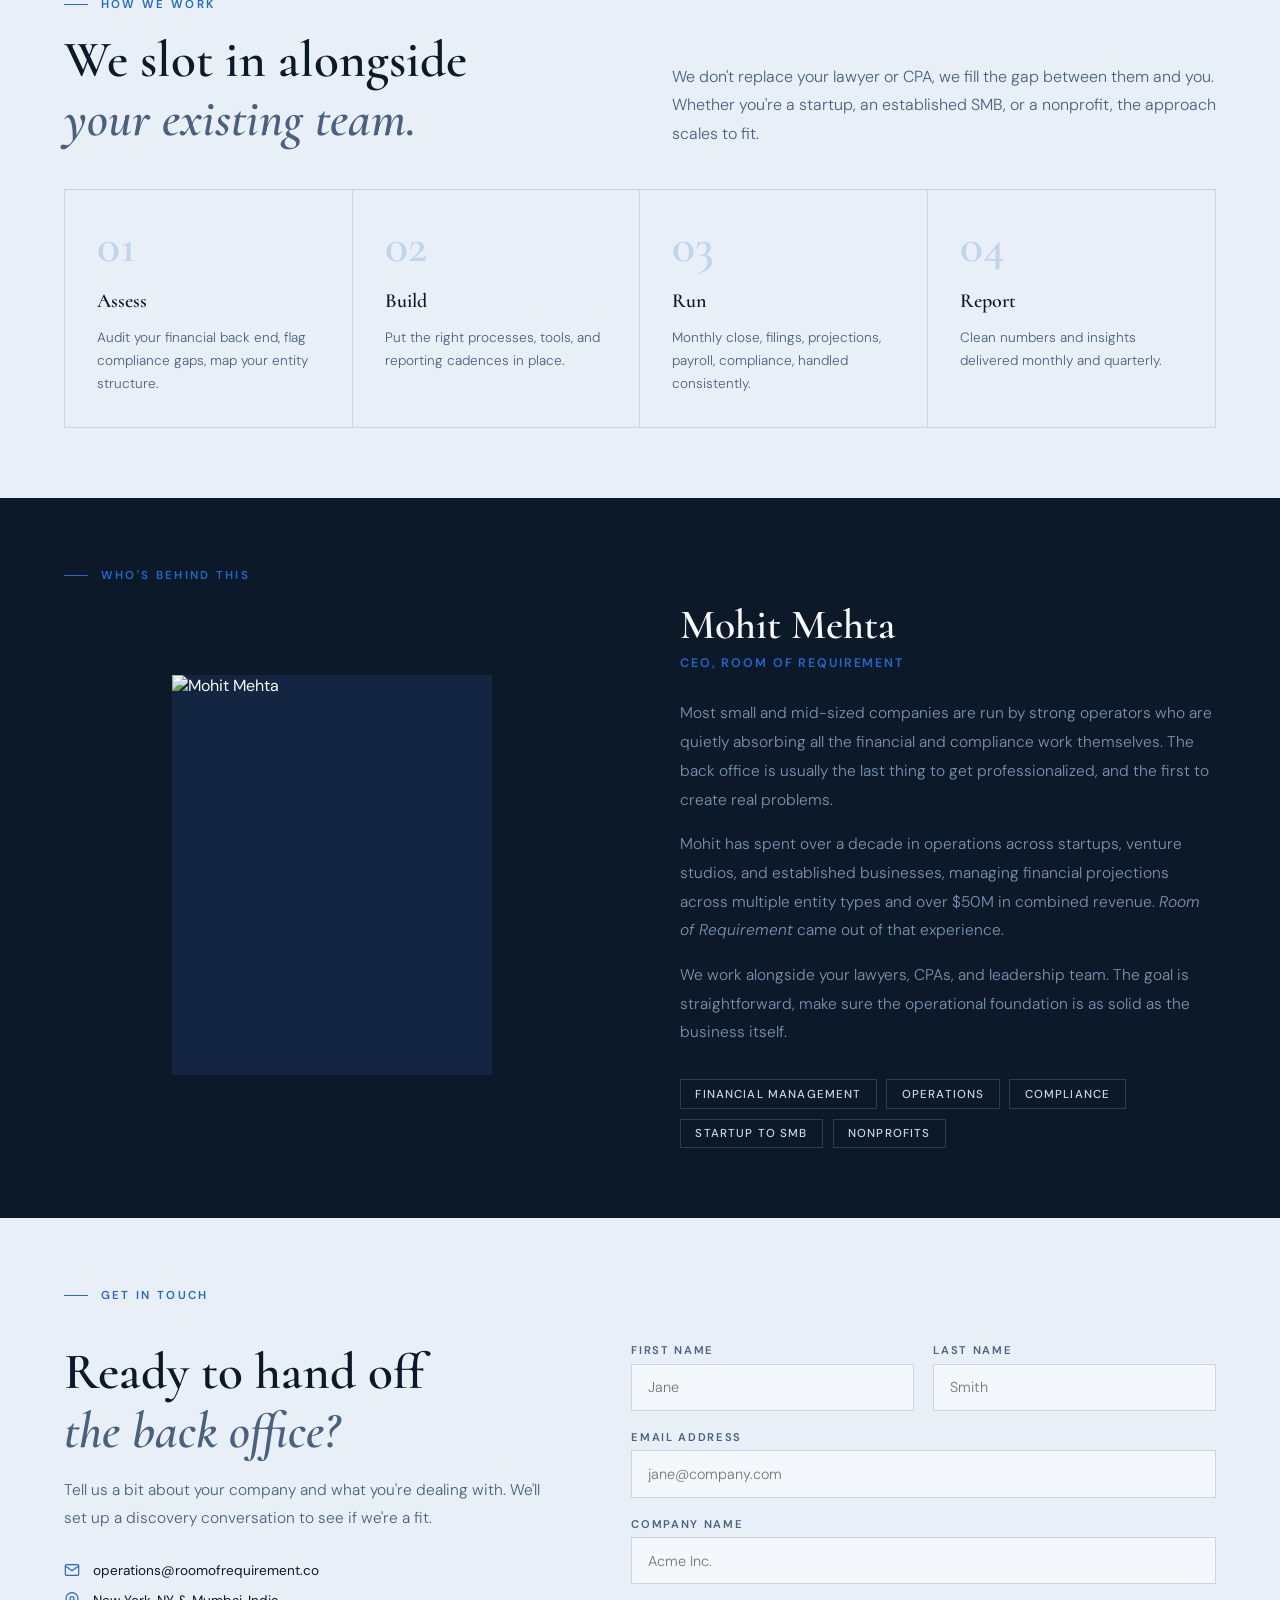
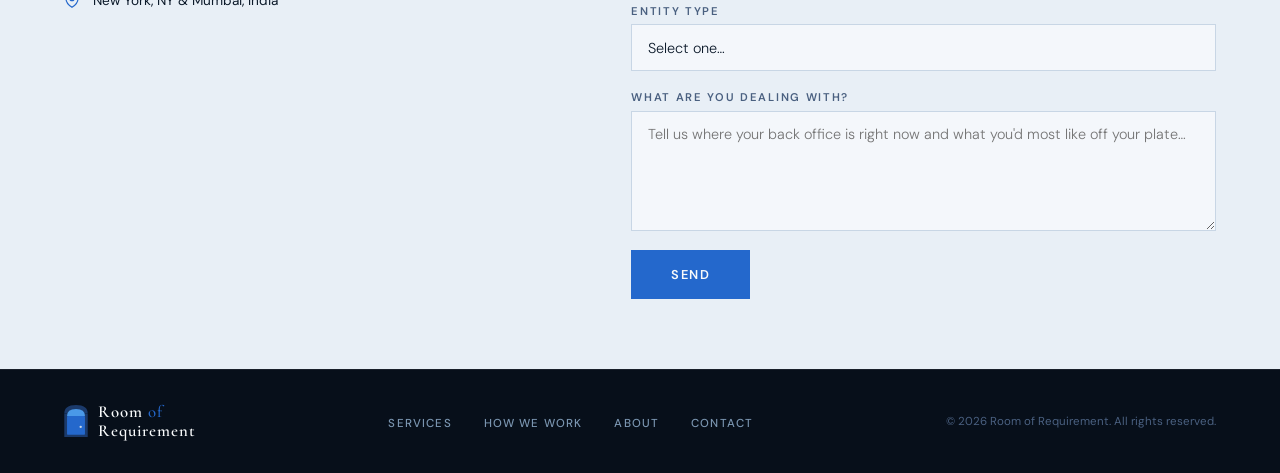
==== commit 1e2dfa15: "Update index.html" ====
--- a/index.html
+++ b/index.html
@@ -8,6 +8,7 @@
   <!-- Primary SEO -->
   <meta name="description" content="Back-office operations for small and mid-sized companies and nonprofits. Financial operations, projections, compliance, HR, and insurance.">
   <link rel="canonical" href="https://roomofrequirement.co/">
+  <link rel="icon" type="image/svg+xml" href="assets/RoomofRequirement_logo.svg">
 
   <!-- Open Graph (Facebook, LinkedIn, iMessage, Slack) -->
   <meta property="og:type" content="website">
@@ -15,7 +16,7 @@
   <meta property="og:title" content="Room of Requirement">
   <meta property="og:description" content="You run the company. We run the back office.">
   <meta property="og:url" content="https://roomofrequirement.co/">
-  <meta property="og:image" content="https://roomofrequirement.co/og-image.png">
+  <meta property="og:image" content="https://roomofrequirement.co/assets/og-image.png">
   <meta property="og:image:width" content="1200">
   <meta property="og:image:height" content="630">
   <meta property="og:image:alt" content="Room of Requirement — back-office operations for small and mid-sized companies and nonprofits">
@@ -24,1061 +25,13 @@
   <meta name="twitter:card" content="summary_large_image">
   <meta name="twitter:title" content="Room of Requirement">
   <meta name="twitter:description" content="You run the company. We run the back office.">
-  <meta name="twitter:image" content="https://roomofrequirement.co/og-image.png">
+  <meta name="twitter:image" content="https://roomofrequirement.co/assets/og-image.png">
   <meta name="twitter:image:alt" content="Room of Requirement — back-office operations for small and mid-sized companies and nonprofits">
     <link rel="preconnect" href="https://fonts.googleapis.com" />
     <link rel="preconnect" href="https://fonts.gstatic.com" crossorigin />
     <link href="https://fonts.googleapis.com/css2?family=Cormorant:ital,wght@0,400;0,500;0,600;0,700;1,400;1,600&family=DM+Sans:opsz,wght@9..40,300;9..40,400;9..40,500;9..40,600&display=swap" rel="stylesheet" />
 
-  <style>
-    *, *::before, *::after { box-sizing: border-box; margin: 0; padding: 0; }
-
-    html { color-scheme: light only; }
-
-    :root {
-      --navy:       #0B1929;
-      --navy-mid:   #132540;
-      --blue:       #1B3A6B;
-      --slate:      #4A6080;
-      --slate-light:#7A95B0;
-      --silver:     #C8D6E5;
-      --mist:       #EEF3F8;
-      --white:      #F8FAFB;
-      --accent:     #2468CC;
-      --accent-pale:#D6E4F7;
-
-      --f-display: 'Cormorant', Georgia, serif;
-      --f-body:    'DM Sans', sans-serif;
-
-      --transition: 0.35s cubic-bezier(0.25, 0.46, 0.45, 0.94);
-    }
-
-    html { scroll-behavior: smooth; }
-
-    body {
-      font-family: var(--f-body);
-      background: var(--white);
-      color: var(--navy);
-      overflow-x: hidden;
-      -webkit-font-smoothing: antialiased;
-    }
-
-    /* ── NAV ──────────────────────────────────────────────── */
-    nav {
-      position: fixed; top: 0; left: 0; width: 100%;
-      z-index: 100;
-      padding: 0 5%;
-      height: 76px;
-      display: flex; align-items: center; justify-content: space-between;
-      background: rgba(11, 25, 41, 0.96);
-      backdrop-filter: blur(12px);
-      border-bottom: 1px solid rgba(255,255,255,0.07);
-    }
-
-    .nav-logo {
-      display: flex;
-      align-items: center;
-      gap: 0.7rem;
-      text-decoration: none;
-    }
-    .nav-logo svg { flex-shrink: 0; }
-    .nav-logo-text {
-      font-family: var(--f-display);
-      font-size: 1.45rem;
-      font-weight: 600;
-      letter-spacing: 0.06em;
-      color: var(--white);
-      line-height: 1.15;
-    }
-    .nav-logo-text .of { color: var(--accent); font-weight: 500; }
-
-    .nav-links {
-      display: flex; gap: 2.5rem; list-style: none;
-    }
-    .nav-links a {
-      font-size: 0.78rem;
-      font-weight: 500;
-      letter-spacing: 0.12em;
-      text-transform: uppercase;
-      color: var(--silver);
-      text-decoration: none;
-      transition: color var(--transition);
-    }
-    .nav-links a:hover { color: var(--white); }
-
-    .nav-cta {
-      font-size: 0.78rem;
-      font-weight: 600;
-      letter-spacing: 0.1em;
-      text-transform: uppercase;
-      color: var(--white);
-      background: var(--accent);
-      border: none;
-      padding: 0.55rem 1.4rem;
-      cursor: pointer;
-      text-decoration: none;
-      transition: background var(--transition), transform var(--transition);
-    }
-    .nav-cta:hover { background: #1d57b0; transform: translateY(-1px); }
-
-    /* ── MOBILE NAV / DRAWER ──────────────────────────────── */
-    .nav-burger {
-      display: none;
-      background: none;
-      border: none;
-      padding: 0.5rem;
-      margin-left: 0.25rem;
-      cursor: pointer;
-      width: 40px;
-      height: 40px;
-      flex-direction: column;
-      justify-content: center;
-      align-items: center;
-      gap: 5px;
-    }
-    .nav-burger span {
-      display: block;
-      width: 22px;
-      height: 1.5px;
-      background: var(--silver);
-      transition: transform var(--transition), opacity var(--transition);
-    }
-    .nav-burger[aria-expanded="true"] span:nth-child(1) { transform: translateY(6.5px) rotate(45deg); }
-    .nav-burger[aria-expanded="true"] span:nth-child(2) { opacity: 0; }
-    .nav-burger[aria-expanded="true"] span:nth-child(3) { transform: translateY(-6.5px) rotate(-45deg); }
-
-    .drawer-overlay {
-      position: fixed;
-      inset: 0;
-      background: rgba(5, 12, 22, 0.6);
-      backdrop-filter: blur(4px);
-      opacity: 0;
-      pointer-events: none;
-      transition: opacity 320ms ease;
-      z-index: 200;
-    }
-    .drawer-overlay.open {
-      opacity: 1;
-      pointer-events: auto;
-    }
-
-    .mobile-drawer {
-      position: fixed;
-      top: 0;
-      right: 0;
-      height: 100vh;
-      height: 100dvh;
-      width: min(340px, 82vw);
-      background: var(--navy);
-      border-left: 1px solid rgba(255,255,255,0.07);
-      transform: translateX(100%);
-      transition: transform 360ms cubic-bezier(0.32, 0.72, 0.24, 1);
-      z-index: 201;
-      display: flex;
-      flex-direction: column;
-      padding: 76px 2rem 2rem;
-      overflow-y: auto;
-    }
-    .mobile-drawer.open { transform: translateX(0); }
-
-    .mobile-drawer-brand {
-      display: flex;
-      align-items: center;
-      gap: 0.9rem;
-      padding-bottom: 1.75rem;
-      margin-bottom: 0.5rem;
-      border-bottom: 1px solid rgba(255,255,255,0.08);
-    }
-    .mobile-drawer-brand svg { flex-shrink: 0; }
-    .mobile-drawer-brand-text {
-      font-family: var(--f-display);
-      font-size: 1.55rem;
-      font-weight: 600;
-      letter-spacing: 0.06em;
-      color: var(--white);
-      line-height: 1.15;
-    }
-    .mobile-drawer-brand-text .of { color: var(--accent); font-weight: 500; }
-
-    .mobile-drawer-links {
-      list-style: none;
-      display: flex;
-      flex-direction: column;
-      margin-top: 1rem;
-    }
-    .mobile-drawer-links li {
-      border-bottom: 1px solid rgba(255,255,255,0.06);
-    }
-    .mobile-drawer-links a {
-      display: block;
-      padding: 1.15rem 0;
-      font-size: 0.85rem;
-      font-weight: 500;
-      letter-spacing: 0.14em;
-      text-transform: uppercase;
-      color: var(--silver);
-      text-decoration: none;
-      transition: color var(--transition);
-    }
-    .mobile-drawer-links a:hover,
-    .mobile-drawer-links a:focus { color: var(--white); }
-
-    .mobile-drawer-cta {
-      display: block;
-      text-align: center;
-      margin-top: 2rem;
-      padding: 0.95rem 1.4rem;
-      background: var(--accent);
-      color: var(--white);
-      text-decoration: none;
-      font-size: 0.8rem;
-      font-weight: 600;
-      letter-spacing: 0.12em;
-      text-transform: uppercase;
-      transition: background var(--transition);
-    }
-    .mobile-drawer-cta:hover { background: #1d57b0; }
-
-    body.drawer-open { overflow: hidden; }
-
-    /* ── AURORA EFFECT ────────────────────────────────────── */
-    .aurora {
-      position: absolute;
-      inset: 0;
-      z-index: 1;
-      pointer-events: none;
-      overflow: hidden;
-    }
-
-    .a1 {
-      position: absolute;
-      width: 600px; height: 600px;
-      border-radius: 50%;
-      mix-blend-mode: screen;
-      filter: blur(4px);
-      background: radial-gradient(circle, rgba(36,104,204,0.35) 0%, rgba(27,58,107,0.18) 50%, transparent 70%);
-      top: -10%; left: -8%;
-      animation: drift1 9s ease-in-out infinite alternate;
-    }
-    .a2 {
-      position: absolute;
-      width: 480px; height: 480px;
-      border-radius: 50%;
-      mix-blend-mode: screen;
-      filter: blur(3px);
-      background: radial-gradient(circle, rgba(27,58,107,0.4) 0%, rgba(19,37,64,0.2) 50%, transparent 70%);
-      top: 30%; right: -6%;
-      animation: drift2 11s ease-in-out infinite alternate;
-    }
-    .a3 {
-      position: absolute;
-      width: 540px; height: 540px;
-      border-radius: 50%;
-      mix-blend-mode: screen;
-      filter: blur(5px);
-      background: radial-gradient(circle, rgba(36,104,204,0.3) 0%, rgba(11,25,41,0.15) 50%, transparent 70%);
-      bottom: -15%; left: 25%;
-      animation: drift3 13s ease-in-out infinite alternate;
-    }
-    .a4 {
-      position: absolute;
-      width: 380px; height: 380px;
-      border-radius: 50%;
-      mix-blend-mode: screen;
-      filter: blur(3px);
-      background: radial-gradient(circle, rgba(74,96,128,0.38) 0%, rgba(19,37,64,0.18) 50%, transparent 70%);
-      top: 15%; left: 45%;
-      animation: drift4 8s ease-in-out infinite alternate;
-    }
-    .a5 {
-      position: absolute;
-      width: 320px; height: 320px;
-      border-radius: 50%;
-      mix-blend-mode: screen;
-      filter: blur(3px);
-      background: radial-gradient(circle, rgba(27,58,107,0.32) 0%, rgba(19,37,64,0.14) 50%, transparent 70%);
-      bottom: 10%; right: 15%;
-      animation: drift5 10s ease-in-out infinite alternate;
-    }
-
-    @keyframes drift1 {
-      0%   { transform: translate(0px,   0px);   }
-      33%  { transform: translate(110px, 70px);  }
-      66%  { transform: translate(50px,  150px); }
-      100% { transform: translate(180px, 50px);  }
-    }
-    @keyframes drift2 {
-      0%   { transform: translate(0px,    0px);   }
-      33%  { transform: translate(-90px,  55px);  }
-      66%  { transform: translate(-50px,  130px); }
-      100% { transform: translate(-160px, 35px);  }
-    }
-    @keyframes drift3 {
-      0%   { transform: translate(0px,   0px);    }
-      33%  { transform: translate(-70px, -90px);  }
-      66%  { transform: translate(90px,  -70px);  }
-      100% { transform: translate(35px,  -150px); }
-    }
-    @keyframes drift4 {
-      0%   { transform: translate(0px,    0px);   }
-      33%  { transform: translate(70px,   90px);  }
-      66%  { transform: translate(-55px,  70px);  }
-      100% { transform: translate(-90px, -55px);  }
-    }
-    @keyframes drift5 {
-      0%   { transform: translate(0px,    0px);   }
-      33%  { transform: translate(-110px,-70px);  }
-      66%  { transform: translate(70px,  -110px); }
-      100% { transform: translate(-50px, -35px);  }
-    }
-
-    /* ── HERO ─────────────────────────────────────────────── */
-    #fluidCanvas {
-      position: absolute;
-      inset: 0;
-      width: 100%;
-      height: 100%;
-      z-index: 1;
-      pointer-events: none;
-      filter: blur(35px) saturate(1.8);
-      opacity: 0.9;
-      mix-blend-mode: screen;
-    }
-    .hero {
-      min-height: 100vh;
-      background: var(--navy);
-      display: flex; flex-direction: column; justify-content: center;
-      padding: 80px 5% 60px;
-      position: relative;
-      overflow: hidden;
-    }
-
-    /* Background subtle noise only — no grid */
-    .hero::before {
-      content: '';
-      position: absolute; inset: 0;
-      background: radial-gradient(ellipse at 20% 50%, rgba(36,104,204,0.08) 0%, transparent 60%);
-      pointer-events: none;
-    }
-
-    /* Glow orb */
-    .hero::after {
-      content: '';
-      position: absolute;
-      width: 700px; height: 700px;
-      border-radius: 50%;
-      background: radial-gradient(circle, rgba(36,104,204,0.18) 0%, transparent 70%);
-      top: -180px; right: -150px;
-      pointer-events: none;
-    }
-
-    .hero-inner {
-      max-width: 900px;
-      position: relative; z-index: 3;
-    }
-
-    .hero-eyebrow {
-      font-family: var(--f-body);
-      font-size: 0.72rem;
-      font-weight: 600;
-      letter-spacing: 0.2em;
-      text-transform: uppercase;
-      color: var(--accent);
-      margin-bottom: 1.8rem;
-      display: flex; align-items: center; gap: 0.8rem;
-      opacity: 0;
-      animation: fadeUp 0.8s 0.2s forwards;
-    }
-    .hero-eyebrow::before {
-      content: ''; display: block;
-      width: 32px; height: 1px; background: var(--accent);
-    }
-
-    .hero-headline {
-      font-family: var(--f-display);
-      font-size: clamp(2.6rem, 5.5vw, 4.8rem);
-      font-weight: 600;
-      line-height: 1.15;
-      color: var(--white);
-      margin-bottom: 1.5rem;
-      opacity: 0;
-      animation: fadeUp 0.9s 0.35s forwards;
-    }
-    .hero-headline em {
-      font-style: italic;
-      color: var(--silver);
-    }
-
-    .hero-sub {
-      font-size: 1.08rem;
-      font-weight: 300;
-      line-height: 1.75;
-      color: var(--slate-light);
-      max-width: 560px;
-      margin-bottom: 3rem;
-      opacity: 0;
-      animation: fadeUp 0.9s 0.5s forwards;
-    }
-
-    .hero-actions {
-      display: flex; gap: 1rem; flex-wrap: wrap;
-      opacity: 0;
-      animation: fadeUp 0.9s 0.65s forwards;
-    }
-
-    .btn-primary {
-      display: inline-block;
-      font-size: 0.8rem; font-weight: 600;
-      letter-spacing: 0.12em; text-transform: uppercase;
-      color: var(--white);
-      background: var(--accent);
-      padding: 0.85rem 2rem;
-      text-decoration: none;
-      transition: background var(--transition), transform var(--transition), box-shadow var(--transition);
-    }
-    .btn-primary:hover {
-      background: #1d57b0;
-      transform: translateY(-2px);
-      box-shadow: 0 12px 32px rgba(36,104,204,0.4);
-    }
-
-    .btn-ghost {
-      display: inline-block;
-      font-size: 0.8rem; font-weight: 500;
-      letter-spacing: 0.12em; text-transform: uppercase;
-      color: var(--silver);
-      border: 1px solid rgba(200,214,229,0.3);
-      padding: 0.85rem 2rem;
-      text-decoration: none;
-      transition: border-color var(--transition), color var(--transition), transform var(--transition);
-    }
-    .btn-ghost:hover { border-color: var(--silver); color: var(--white); transform: translateY(-2px); }
-
-    .hero-stats {
-      position: absolute;
-      bottom: 60px; right: 5%;
-      display: flex; gap: 3rem;
-      opacity: 0;
-      animation: fadeUp 0.9s 0.8s forwards;
-      z-index: 3;
-    }
-    .hero-stat { text-align: right; }
-    .hero-stat-num {
-      font-family: var(--f-display);
-      font-size: 2.4rem;
-      font-weight: 600;
-      color: var(--white);
-      line-height: 1;
-    }
-    .hero-stat-label {
-      font-size: 0.72rem;
-      font-weight: 400;
-      letter-spacing: 0.1em;
-      text-transform: uppercase;
-      color: var(--slate-light);
-      margin-top: 0.3rem;
-    }
-
-    /* ── MARQUEE ──────────────────────────────────────────── */
-    .marquee-strip {
-      background: var(--navy-mid);
-      border-top: 1px solid rgba(255,255,255,0.07);
-      border-bottom: 1px solid rgba(255,255,255,0.07);
-      overflow: hidden; padding: 1rem 0;
-    }
-    .marquee-track {
-      display: flex; gap: 3rem;
-      width: max-content;
-      animation: marquee 28s linear infinite;
-    }
-    .marquee-item {
-      font-size: 0.72rem;
-      font-weight: 500;
-      letter-spacing: 0.15em;
-      text-transform: uppercase;
-      color: var(--slate-light);
-      white-space: nowrap;
-      display: flex; align-items: center; gap: 1.2rem;
-    }
-    .marquee-item::after {
-      content: '·'; color: var(--accent); font-size: 1.2rem;
-    }
-
-    /* ── SECTION BASE ─────────────────────────────────────── */
-    section { padding: 70px 5%; background: #E8EFF6; color: #0B1929; }
-
-    .section-label {
-      font-size: 0.72rem;
-      font-weight: 600;
-      letter-spacing: 0.2em;
-      text-transform: uppercase;
-      color: #2468CC;
-      margin-bottom: 1.2rem;
-      display: flex; align-items: center; gap: 0.8rem;
-    }
-    .section-label::before {
-      content: ''; display: block;
-      width: 24px; height: 1px; background: #2468CC;
-    }
-
-    .section-title {
-      font-family: var(--f-display);
-      font-size: clamp(2rem, 4vw, 3.2rem);
-      font-weight: 600;
-      line-height: 1.15;
-      color: #0B1929;
-    }
-    .section-title em { font-style: italic; color: #4A6080; }
-
-    .section-body {
-      font-size: 1rem;
-      font-weight: 300;
-      line-height: 1.8;
-      color: #4A6080;
-      max-width: 540px;
-      margin-top: 1.2rem;
-    }
-
-    /* ── PROBLEM ──────────────────────────────────────────── */
-    .problem { background: #E8EFF6 !important; color: #0B1929; }
-    .problem .section-title { color: #0B1929; }
-    .problem .section-title em { color: #4A6080; }
-    .problem .section-label { color: #2468CC; }
-    .problem .section-label::before { background: #2468CC; }
-    .problem .section-body { color: #4A6080; }
-
-    .problem-grid {
-      display: grid;
-      grid-template-columns: 1fr 1fr;
-      gap: 5rem;
-      margin-top: 2.5rem;
-      align-items: start;
-    }
-
-    .problem-list {
-      list-style: none;
-      display: flex; flex-direction: column; gap: 0;
-    }
-    .problem-list li {
-      display: flex; gap: 1.2rem; align-items: flex-start;
-      font-size: 0.92rem;
-      font-weight: 300;
-      line-height: 1.65;
-      color: #4A6080;
-      padding: 1.6rem 0;
-      border-bottom: 1px solid #C8D6E5;
-    }
-    .problem-list li:first-child { border-top: 1px solid #C8D6E5; }
-    .problem-list li:last-child { border-bottom: 1px solid #C8D6E5; }
-    .problem-list li .icon {
-      flex-shrink: 0;
-      width: 38px; height: 38px;
-      background: transparent;
-      border: 1.5px solid #C8D6E5;
-      display: grid; place-items: center;
-      border-radius: 2px;
-    }
-    .problem-list li .icon svg { stroke: #2468CC; width: 16px; height: 16px; }
-
-    .problem-quote {
-      background: rgba(255,255,255,0.04);
-      border: 1px solid rgba(255,255,255,0.08);
-      padding: 3rem;
-      position: relative;
-    }
-    .problem-quote::before {
-      content: '\201C';
-      font-family: var(--f-display);
-      font-size: 7rem;
-      line-height: 1;
-      color: var(--accent);
-      opacity: 0.3;
-      position: absolute; top: 1rem; left: 2rem;
-    }
-    .problem-quote blockquote {
-      font-family: var(--f-display);
-      font-size: 1.6rem;
-      font-weight: 500;
-      font-style: italic;
-      line-height: 1.4;
-      color: var(--white);
-      position: relative; z-index: 1;
-    }
-    .problem-quote cite {
-      display: block;
-      font-family: var(--f-body);
-      font-size: 0.78rem;
-      font-style: normal;
-      font-weight: 500;
-      letter-spacing: 0.1em;
-      text-transform: uppercase;
-      color: var(--slate-light);
-      margin-top: 1.5rem;
-    }
-
-    /* ── SERVICES ─────────────────────────────────────────── */
-    #services { background: #0B1929 !important; color: #F8FAFB; }
-    #services .section-title { color: #F8FAFB; }
-    #services .section-title em { color: #7A95B0; }
-    #services .section-label { color: #2468CC; }
-    #services .section-label::before { background: #2468CC; }
-    #services .section-body { color: #7A95B0; }
-
-    .services-header {
-      display: grid;
-      grid-template-columns: 1fr 1fr;
-      gap: 3rem;
-      align-items: end;
-      margin-bottom: 2.5rem;
-    }
-
-    .services-grid {
-      display: grid;
-      grid-template-columns: repeat(2, 1fr);
-      gap: 1px;
-      background: rgba(255,255,255,0.06);
-      border: 1px solid rgba(255,255,255,0.06);
-    }
-
-    .service-card {
-      background: #0B1929;
-      padding: 2rem;
-      transition: background var(--transition);
-      cursor: default;
-      position: relative;
-      overflow: hidden;
-    }
-    .service-card::after {
-      content: '';
-      position: absolute; bottom: 0; left: 0;
-      width: 0; height: 2px;
-      background: #2468CC;
-      transition: width 0.4s cubic-bezier(0.25, 0.46, 0.45, 0.94);
-    }
-    .service-card:hover { background: #132540; }
-    .service-card:hover::after { width: 100%; }
-
-    .service-icon {
-      width: 44px; height: 44px;
-      background: rgba(36,104,204,0.12);
-      display: grid; place-items: center;
-      margin-bottom: 1.5rem;
-      transition: background var(--transition);
-    }
-    .service-card:hover .service-icon { background: rgba(36,104,204,0.22); }
-    .service-icon svg { width: 20px; height: 20px; stroke: #64B4FF; }
-
-    .service-name {
-      font-family: var(--f-display);
-      font-size: 1.3rem;
-      font-weight: 600;
-      color: #F8FAFB;
-      margin-bottom: 0.8rem;
-      line-height: 1.2;
-    }
-
-    .service-desc {
-      font-size: 0.88rem;
-      font-weight: 300;
-      line-height: 1.7;
-      color: #7A95B0;
-    }
-
-    .service-tags { display: flex; flex-wrap: wrap; gap: 0.4rem; margin-top: 1.2rem; }
-    .service-tag {
-      font-size: 0.65rem; font-weight: 500;
-      letter-spacing: 0.1em; text-transform: uppercase;
-      color: #64B4FF;
-      background: rgba(36,104,204,0.12);
-      padding: 0.25rem 0.6rem;
-    }
-
-    /* ── HOW WE WORK ──────────────────────────────────────── */
-    .how { background: #E8EFF6 !important; }
-    .how .section-label { color: #2468CC; }
-    .how .section-label::before { background: #2468CC; }
-    .how .section-title { color: #0B1929 !important; }
-    .how .section-title em { color: #4A6080 !important; }
-    .how .section-body { color: #4A6080 !important; max-width: 100%; }
-
-    .how-grid {
-      display: grid;
-      grid-template-columns: repeat(4, 1fr);
-      gap: 0;
-      margin-top: 2.5rem;
-      border: 1px solid #C8D6E5;
-    }
-
-    .how-step {
-      padding: 2rem;
-      border-right: 1px solid #C8D6E5;
-      position: relative;
-      overflow: hidden;
-      transition: background var(--transition);
-    }
-    .how-step::after {
-      content: '';
-      position: absolute; bottom: 0; left: 0;
-      width: 0; height: 2px;
-      background: #2468CC;
-      transition: width 0.4s cubic-bezier(0.25, 0.46, 0.45, 0.94);
-    }
-    .how-step:hover { background: #DCE6F0; }
-    .how-step:hover::after { width: 100%; }
-    .how-step:last-child { border-right: none; }
-
-    .how-num {
-      font-family: var(--f-display);
-      font-size: 3rem;
-      font-weight: 600;
-      color: rgba(36,104,204,0.2);
-      line-height: 1;
-      margin-bottom: 1.2rem;
-    }
-    .how-title {
-      font-family: var(--f-display);
-      font-size: 1.25rem;
-      font-weight: 600;
-      color: #0B1929;
-      margin-bottom: 0.8rem;
-    }
-    .how-body {
-      font-size: 0.85rem;
-      font-weight: 300;
-      line-height: 1.7;
-      color: #4A6080;
-    }
-
-    /* ── WHO WE SERVE ─────────────────────────────────────── */
-    .serve { background: #EEF3F8 !important; color: #0B1929; }
-
-    .serve-cards {
-      display: grid;
-      grid-template-columns: repeat(4, 1fr);
-      gap: 1.5rem;
-      margin-top: 4rem;
-    }
-
-    .serve-card {
-      background: #F8FAFB;
-      padding: 2rem;
-      border-top: 3px solid #C8D6E5;
-      transition: border-color var(--transition), transform var(--transition), box-shadow var(--transition);
-    }
-    .serve-card:hover {
-      border-color: #2468CC;
-      transform: translateY(-4px);
-      box-shadow: 0 16px 40px rgba(11,25,41,0.1);
-    }
-
-    .serve-entity {
-      font-family: var(--f-display);
-      font-size: 1.8rem;
-      font-weight: 700;
-      color: #0B1929;
-      margin-bottom: 0.6rem;
-    }
-
-    .serve-name {
-      font-size: 0.78rem;
-      font-weight: 600;
-      letter-spacing: 0.1em;
-      text-transform: uppercase;
-      color: #2468CC;
-      margin-bottom: 1rem;
-    }
-
-    .serve-desc {
-      font-size: 0.85rem;
-      font-weight: 300;
-      line-height: 1.7;
-      color: #4A6080;
-    }
-
-    /* ── ABOUT ────────────────────────────────────────────── */
-    #about { background: #0B1929 !important; color: #F8FAFB; }
-    #about .section-label { color: #2468CC; }
-    #about .section-label::before { background: #2468CC; }
-    .about-grid {
-      display: grid;
-      grid-template-columns: 1fr 1fr;
-      gap: 5rem;
-      align-items: center;
-    }
-
-    .about-visual {
-      position: relative;
-      display: flex;
-      justify-content: center;
-    }
-    .about-visual-box {
-      width: 320px;
-      aspect-ratio: 4/5;
-      background: var(--navy-mid);
-      position: relative;
-      overflow: hidden;
-      display: flex; align-items: center; justify-content: center;
-    }
-    .about-monogram {
-      font-family: var(--f-display);
-      font-size: 8rem;
-      font-weight: 600;
-      color: rgba(36,104,204,0.25);
-      line-height: 1;
-      user-select: none;
-    }
-    .about-visual-accent {
-      position: absolute;
-      bottom: -20px; right: -20px;
-      width: 60%; height: 60%;
-      background: var(--accent-pale);
-      z-index: -1;
-    }
-
-    .about-name {
-      font-family: var(--f-display);
-      font-size: 2.6rem;
-      font-weight: 600;
-      color: #F8FAFB;
-      line-height: 1.1;
-      margin-bottom: 0.4rem;
-    }
-    .about-title {
-      font-size: 0.78rem;
-      font-weight: 600;
-      letter-spacing: 0.15em;
-      text-transform: uppercase;
-      color: #2468CC;
-      margin-bottom: 1.8rem;
-    }
-    .about-bio {
-      font-size: 0.97rem;
-      font-weight: 300;
-      line-height: 1.85;
-      color: #7A95B0;
-    }
-    .about-bio + .about-bio { margin-top: 1rem; }
-
-    .about-values { display: flex; flex-wrap: wrap; gap: 0.6rem; margin-top: 2rem; }
-    .about-value {
-      font-size: 0.72rem; font-weight: 500;
-      letter-spacing: 0.1em; text-transform: uppercase;
-      color: #C8D6E5;
-      border: 1px solid rgba(255,255,255,0.15);
-      padding: 0.4rem 0.9rem;
-      transition: border-color var(--transition), color var(--transition);
-    }
-    .about-value:hover { border-color: #2468CC; color: #2468CC; }
-
-    /* ── CONTACT ──────────────────────────────────────────── */
-    .contact { background: #E8EFF6 !important; color: #0B1929; }
-    .contact .section-label { color: #2468CC; }
-    .contact .section-label::before { background: #2468CC; }
-
-    .contact-grid {
-      display: grid;
-      grid-template-columns: 1fr 1.2fr;
-      gap: 5rem;
-      margin-top: 2.5rem;
-      align-items: start;
-    }
-
-    .contact-info .section-title { color: #0B1929 !important; }
-    .contact-info .section-title em { color: #4A6080 !important; }
-    .contact-body {
-      font-size: 0.97rem;
-      font-weight: 300;
-      line-height: 1.8;
-      color: #4A6080;
-      margin-top: 1rem;
-      margin-bottom: 1.8rem;
-    }
-
-    .contact-detail {
-      display: flex; align-items: center; gap: 0.8rem;
-      font-size: 0.85rem;
-      font-weight: 400;
-      color: #0B1929;
-      margin-bottom: 0.8rem;
-    }
-    .contact-detail svg { width: 16px; height: 16px; stroke: #2468CC; flex-shrink: 0; }
-
-    .contact-form { display: flex; flex-direction: column; gap: 1.2rem; }
-    .form-row { display: grid; grid-template-columns: 1fr 1fr; gap: 1.2rem; }
-    .form-group { display: flex; flex-direction: column; gap: 0.4rem; }
-    .form-group label {
-      font-size: 0.7rem; font-weight: 600;
-      letter-spacing: 0.15em; text-transform: uppercase;
-      color: #4A6080;
-    }
-    .form-group input,
-    .form-group select,
-    .form-group textarea {
-      font-family: var(--f-body);
-      font-size: 0.9rem; font-weight: 300;
-      color: #0B1929;
-      background: #F4F7FB;
-      border: 1px solid #C8D6E5;
-      padding: 0.85rem 1rem;
-      outline: none;
-      transition: border-color var(--transition), background var(--transition);
-      -webkit-appearance: none;
-    }
-    .form-group select option { background: #F4F7FB; color: #0B1929; }
-    .form-group input:focus,
-    .form-group select:focus,
-    .form-group textarea:focus {
-      border-color: #2468CC;
-      background: #fff;
-    }
-    .form-group textarea { resize: vertical; min-height: 120px; }
-
-    .form-submit {
-      font-family: var(--f-body);
-      font-size: 0.8rem; font-weight: 600;
-      letter-spacing: 0.12em; text-transform: uppercase;
-      color: #F8FAFB;
-      background: #2468CC;
-      border: none;
-      padding: 1rem 2.5rem;
-      cursor: pointer;
-      width: fit-content;
-      transition: background var(--transition), transform var(--transition), box-shadow var(--transition);
-    }
-    .form-submit:hover {
-      background: #1d57b0;
-      transform: translateY(-2px);
-      box-shadow: 0 12px 32px rgba(36,104,204,0.25);
-    }
-
-    .form-note {
-      font-size: 0.75rem;
-      color: var(--slate-light);
-      margin-top: -0.4rem;
-    }
-
-    /* Success message */
-    .form-success {
-      display: none;
-      padding: 1.5rem;
-      background: rgba(36,104,204,0.15);
-      border: 1px solid rgba(36,104,204,0.4);
-      color: #0B1929;
-      font-size: 0.9rem;
-      font-weight: 300;
-      line-height: 1.6;
-    }
-
-    /* ── FOOTER ───────────────────────────────────────────── */
-    footer {
-      background: #070F1A;
-      padding: 2rem 5%;
-      display: flex;
-      align-items: center;
-      justify-content: space-between;
-      flex-wrap: wrap;
-      gap: 1.5rem;
-      border-top: 1px solid rgba(255,255,255,0.07);
-    }
-
-    .footer-logo {
-      display: flex;
-      align-items: center;
-      gap: 0.6rem;
-    }
-    .footer-logo svg { flex-shrink: 0; }
-    .footer-logo-text {
-      font-family: var(--f-display);
-      font-size: 1.05rem;
-      font-weight: 600;
-      letter-spacing: 0.06em;
-      color: var(--white);
-      line-height: 1.15;
-    }
-    .footer-logo-text .of { color: var(--accent); font-weight: 500; }
-
-    .footer-links {
-      display: flex; gap: 2rem; list-style: none;
-    }
-    .footer-links a {
-      font-size: 0.72rem;
-      font-weight: 500;
-      letter-spacing: 0.1em;
-      text-transform: uppercase;
-      color: var(--slate-light);
-      text-decoration: none;
-      transition: color var(--transition);
-    }
-    .footer-links a:hover { color: var(--white); }
-
-    .footer-copy {
-      font-size: 0.72rem;
-      color: var(--slate);
-    }
-
-    /* ── ANIMATIONS ───────────────────────────────────────── */
-    @keyframes fadeUp {
-      from { opacity: 0; transform: translateY(24px); }
-      to   { opacity: 1; transform: translateY(0); }
-    }
-
-    @keyframes marquee {
-      from { transform: translateX(0); }
-      to   { transform: translateX(-50%); }
-    }
-
-    .reveal {
-      opacity: 1;
-      transform: translateY(0);
-      transition: opacity 0.7s ease, transform 0.7s ease;
-    }
-    .reveal.hidden {
-      opacity: 0;
-      transform: translateY(28px);
-    }
-    .reveal.animate-in {
-      opacity: 1;
-      transform: translateY(0);
-    }
-
-    /* ── RESPONSIVE ───────────────────────────────────────── */
-    @media (max-width: 1024px) {
-      .services-grid { grid-template-columns: repeat(2, 1fr); }
-      .how-grid { grid-template-columns: repeat(2, 1fr); }
-      .how-step { border-bottom: 1px solid #C8D6E5; }
-      .how-step:nth-child(even) { border-right: none; }
-      .how-step:nth-last-child(-n+2) { border-bottom: none; }
-      .serve-cards { grid-template-columns: repeat(2, 1fr); }
-      .about-grid { grid-template-columns: 1fr; gap: 3rem; }
-      .contact-grid { grid-template-columns: 1fr; gap: 3rem; }
-    }
-
-    @media (max-width: 768px) {
-      nav { padding: 0 4%; }
-      .nav-links { display: none; }
-      .nav-cta { display: none; }
-      .nav-burger { display: flex; }
-      .hero { padding-top: 140px !important; }
-      section { padding: 50px 5%; }
-      .problem-grid { grid-template-columns: 1fr; gap: 3rem; }
-      .services-header { grid-template-columns: 1fr; gap: 1.5rem; }
-      .services-grid { grid-template-columns: 1fr; }
-      .how-grid { grid-template-columns: 1fr; }
-      .how-step { border-right: none; border-bottom: 1px solid #C8D6E5; }
-      .how-step:nth-last-child(-n+2) { border-bottom: 1px solid #C8D6E5; }
-      .how-step:last-child { border-bottom: none; }
-      .serve-cards { grid-template-columns: 1fr 1fr; }
-      .hero-stats { position: static; flex-direction: row; margin-top: 3rem; }
-      .hero-stat { text-align: left; }
-      .form-row { grid-template-columns: 1fr; }
-      footer { flex-direction: column; align-items: flex-start; }
-    }
-
-    @media (max-width: 480px) {
-      .serve-cards { grid-template-columns: 1fr; }
-      .hero { min-height: auto; padding: 140px 5% 60px !important; }
-    }
-  </style>
+  <link rel="stylesheet" href="assets/styles.css" />
 </head>
 
 <body>
@@ -1148,21 +101,11 @@
         We run the back office.
       </h1>
       <p class="hero-sub">
-        Room of Requirement takes on the financial, operational, and compliance load for growing companies. One point of contact. Full coverage.
+        Room of Requirement takes on the financial, operational, and compliance load for growing companies.
       </p>
       <div class="hero-actions">
         <a class="btn-primary" href="#services">See Our Services</a>
         <a class="btn-ghost" href="#contact">Talk to Us</a>
-      </div>
-    </div>
-    <div class="hero-stats">
-      <div class="hero-stat">
-        <div class="hero-stat-num">360°</div>
-        <div class="hero-stat-label">Back Office Coverage</div>
-      </div>
-      <div class="hero-stat">
-        <div class="hero-stat-num">One</div>
-        <div class="hero-stat-label">Point of Contact</div>
       </div>
     </div>
   </section>
@@ -1199,7 +142,7 @@
     <div class="problem-grid">
       <div>
         <h2 class="section-title">The work that doesn't<br><em>scale with you.</em></h2>
-        <p class="section-body" style="margin-top:1.2rem;">As companies grow, so does the back-office load — bookkeeping, compliance filings, tax obligations, insurance, entity management. Most founders absorb it by default. It's not the best use of their time.</p>
+        <p class="section-body" style="margin-top:1.2rem;">As companies grow, so does the back-office load; bookkeeping, compliance filings, tax obligations, insurance, entity management. Most founders absorb it by default. It's not the best use of their time.</p>
       </div>
       <ul class="problem-list">
         <li>
@@ -1223,9 +166,9 @@
     <div class="services-header">
       <div>
         <div class="section-label">What We Do</div>
-        <h2 class="section-title">Complete back-office<br><em>infrastructure.</em></h2>
-      </div>
-      <p class="section-body" style="margin-top:0;">From day-to-day accounting to strategic financial modeling, we handle the full operational stack — working seamlessly alongside your existing lawyers and CPAs.</p>
+        <h2 class="section-title">Complete back-office<br><em>support.</em></h2>
+      </div>
+      <p class="section-body" style="margin-top:0;">From day-to-day accounting to strategic financial modeling, we handle the full operational overhead, working seamlessly alongside your existing lawyers and CPAs.</p>
     </div>
 
     <div class="services-grid">
@@ -1235,7 +178,7 @@
           <svg viewBox="0 0 24 24" fill="none" stroke-width="1.8" stroke-linecap="round" stroke-linejoin="round"><rect x="2" y="3" width="20" height="14" rx="2"/><line x1="8" y1="21" x2="16" y2="21"/><line x1="12" y1="17" x2="12" y2="21"/></svg>
         </div>
         <div class="service-name">Financial Operations</div>
-        <p class="service-desc">Accounting, AP/AR, reconciliation, monthly close — the full financial workflow, managed end to end.</p>
+        <p class="service-desc">Accounting, AP/AR, reconciliation, monthly close, the full financial workflow, managed end to end.</p>
         <div class="service-tags">
           <span class="service-tag">AP / AR</span>
           <span class="service-tag">Cash Flow</span>
@@ -1276,7 +219,7 @@
           <svg viewBox="0 0 24 24" fill="none" stroke-width="1.8" stroke-linecap="round" stroke-linejoin="round"><path d="M17 21v-2a4 4 0 00-4-4H5a4 4 0 00-4 4v2"/><circle cx="9" cy="7" r="4"/><path d="M23 21v-2a4 4 0 00-3-3.87"/><path d="M16 3.13a4 4 0 010 7.75"/></svg>
         </div>
         <div class="service-name">HR &amp; Insurance</div>
-        <p class="service-desc">PEO evaluation, payroll, benefits, employee policies — plus broker connections for D&amp;O, E&amp;O, cyber, and general liability.</p>
+        <p class="service-desc">PEO evaluation, payroll, benefits, employee policies, plus broker connections for D&amp;O, E&amp;O, cyber, and general liability.</p>
         <div class="service-tags">
           <span class="service-tag">PEO</span>
           <span class="service-tag">Payroll</span>
@@ -1288,19 +231,70 @@
     </div>
   </section>
 
+  <!-- TESTIMONIALS -->
+  <section id="testimonials">
+    <div class="testimonials-header">
+      <div>
+        <div class="section-label">In Their Words</div>
+        <h2 class="section-title">Operators we've<br><em>worked alongside.</em></h2>
+      </div>
+      <p class="section-body" style="margin-top:0;">A sample of the founders and leaders who've handed off the financial and operational load so they could focus on what actually moves their business.</p>
+    </div>
+
+    <!-- Client logo strip -->
+    <div class="client-logos">
+      <a href="https://www.incite.studio" target="_blank" rel="noopener">
+        <img src="assets/client-logos/Incite Studio.png" alt="Incite Studio" />
+      </a>
+      <a href="https://www.survey160.com" target="_blank" rel="noopener">
+        <img src="assets/client-logos/Survey 160.png" alt="Survey 160" />
+      </a>
+      <a href="https://www.betterinternetinitiative.org" target="_blank" rel="noopener">
+        <img src="assets/client-logos/Better Internet Initiative.png" alt="Better Internet Initiative" />
+      </a>
+    </div>
+
+    <!-- Quote cards -->
+    <div class="testimonials-grid">
+
+      <!-- Incite Studio -->
+      <article class="testimonial">
+        <blockquote class="testimonial-quote">
+          Mohit has run my back office with great efficiency and high quality. He's reliable, consistently taking operational needs off of my plate to let me focus on other priorities.
+        </blockquote>
+        <div class="testimonial-attr">
+          <div class="testimonial-name">Nathaniel Lubin</div>
+          <div class="testimonial-role">CEO, Incite Studio</div>
+        </div>
+      </article>
+
+      <!-- Better Internet Initiative -->
+      <article class="testimonial">
+        <blockquote class="testimonial-quote">
+          I've worked with Mohit for more than five years, and Room of Requirement has been an invaluable partner, from timely contract reviews to making invoicing simple and easy to track. It's a relief to hand off the administrative work and know it's done well.
+        </blockquote>
+        <div class="testimonial-attr">
+          <div class="testimonial-name">Tiffany Fischer Love</div>
+          <div class="testimonial-role">Managing Director, Better Internet Initiative</div>
+        </div>
+      </article>
+
+    </div>
+  </section>
+
   <!-- HOW WE WORK -->
   <section id="how" class="how">
     <div class="section-label" style="color:#2468CC;">How We Work</div>
     <div style="display:grid;grid-template-columns:1fr 1fr;gap:4rem;align-items:end;">
       <h2 class="section-title" style="color:#0B1929;">We slot in alongside<br><em style="color:#4A6080;">your existing team.</em></h2>
-      <p class="section-body" style="color:#4A6080;">We don't replace your lawyer or CPA — we fill the gap between them and you. Whether you're a startup, an established SMB, or a nonprofit, the approach scales to fit.</p>
+      <p class="section-body" style="color:#4A6080;">We don't replace your lawyer or CPA, we fill the gap between them and you. Whether you're a startup, an established SMB, or a nonprofit, the approach scales to fit.</p>
     </div>
 
     <div class="how-grid">
       <div class="how-step reveal">
         <div class="how-num">01</div>
         <div class="how-title">Assess</div>
-        <p class="how-body">Audit your financial infrastructure, flag compliance gaps, map your entity structure.</p>
+        <p class="how-body">Audit your financial back end, flag compliance gaps, map your entity structure.</p>
       </div>
       <div class="how-step reveal">
         <div class="how-num">02</div>
@@ -1310,7 +304,7 @@
       <div class="how-step reveal">
         <div class="how-num">03</div>
         <div class="how-title">Run</div>
-        <p class="how-body">Monthly close, filings, projections, payroll, compliance — handled consistently.</p>
+        <p class="how-body">Monthly close, filings, projections, payroll, compliance, handled consistently.</p>
       </div>
       <div class="how-step reveal">
         <div class="how-num">04</div>
@@ -1326,16 +320,16 @@
     <div class="about-grid">
       <div class="about-visual">
         <div class="about-visual-box">
-          <img src="[data-uri]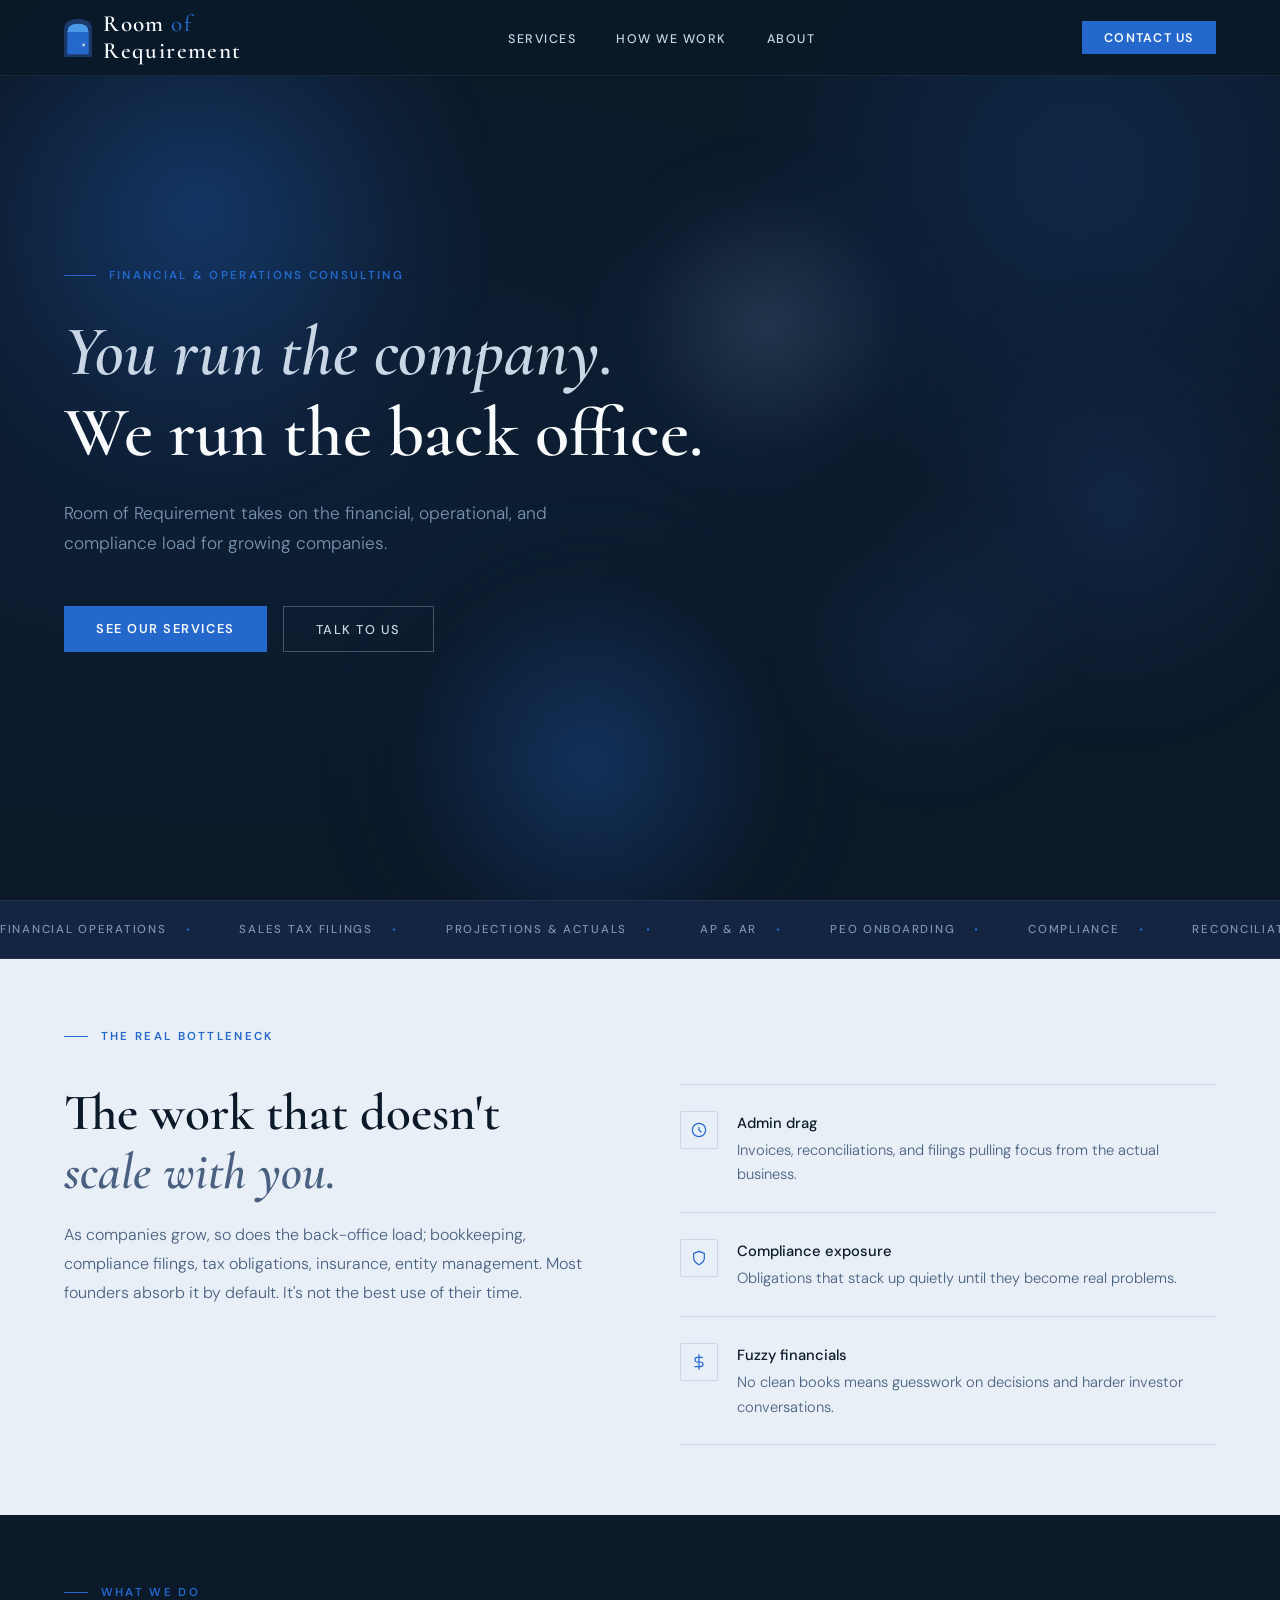
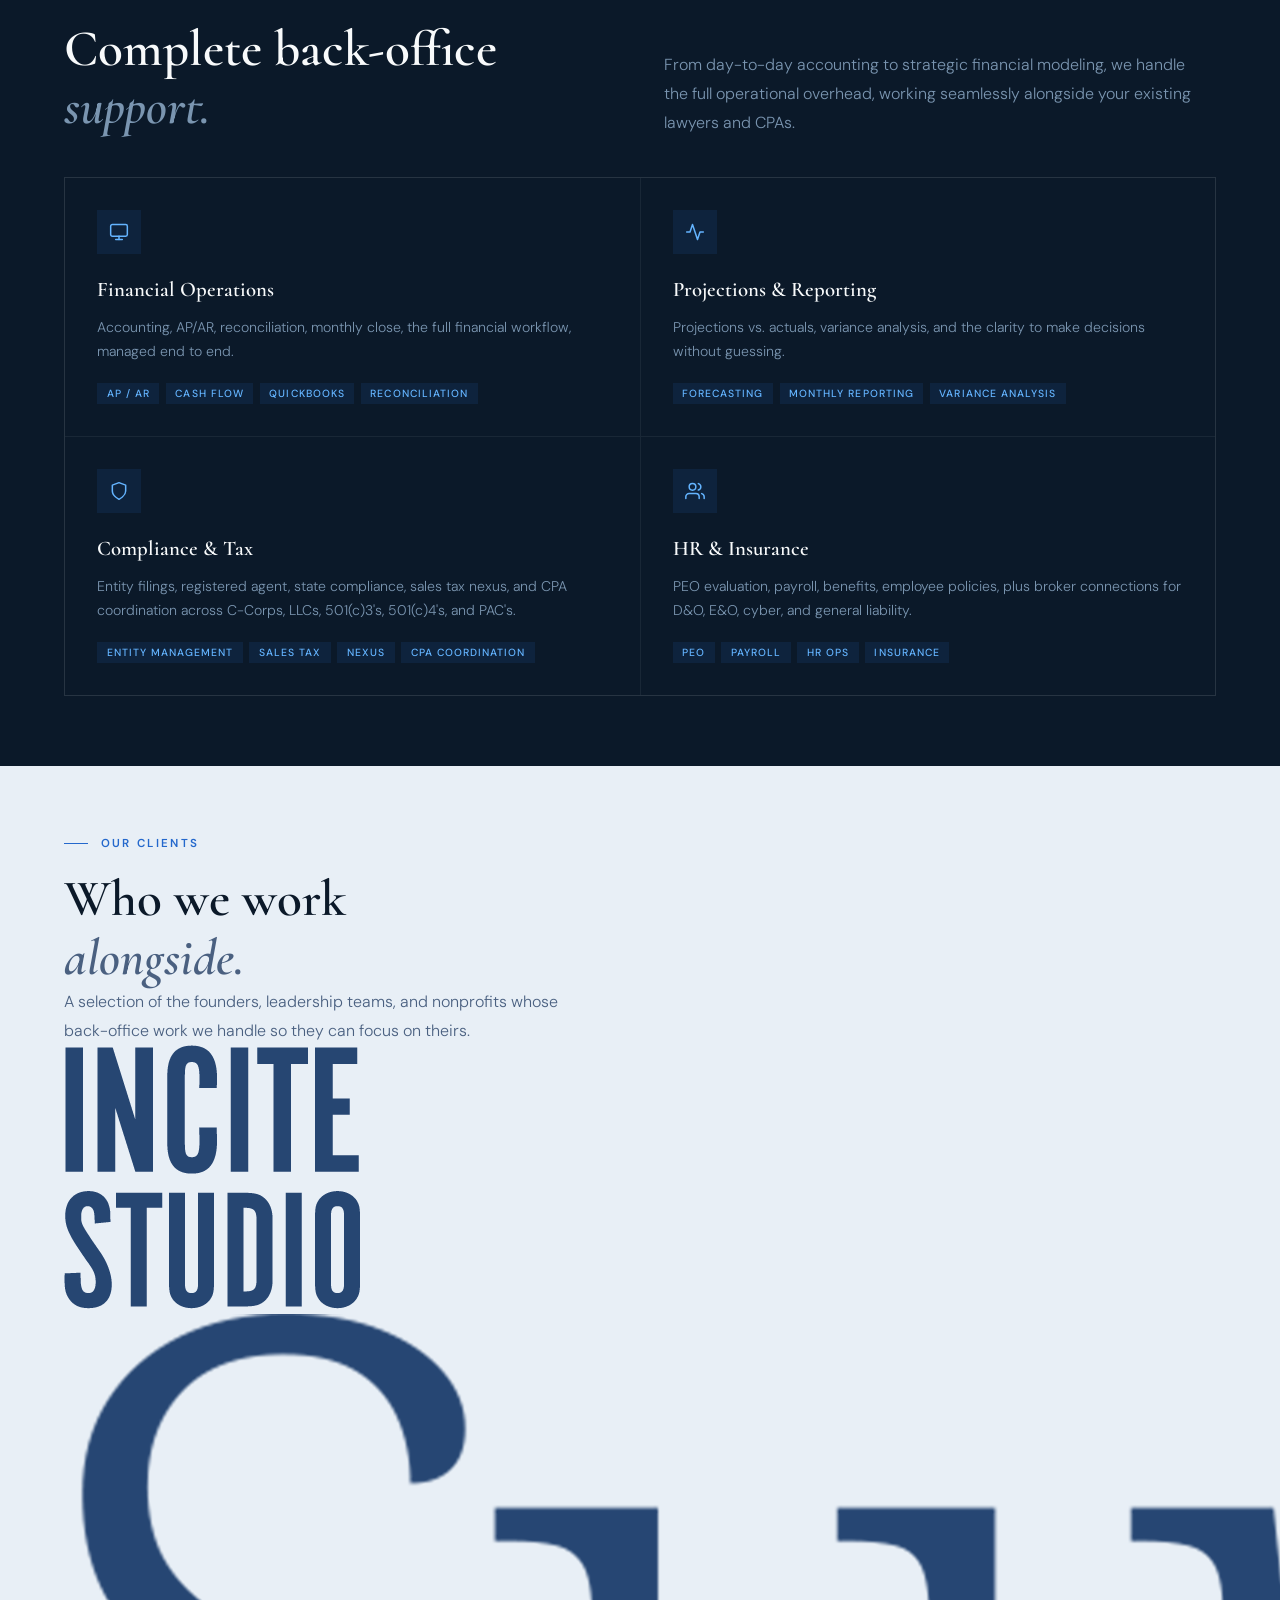
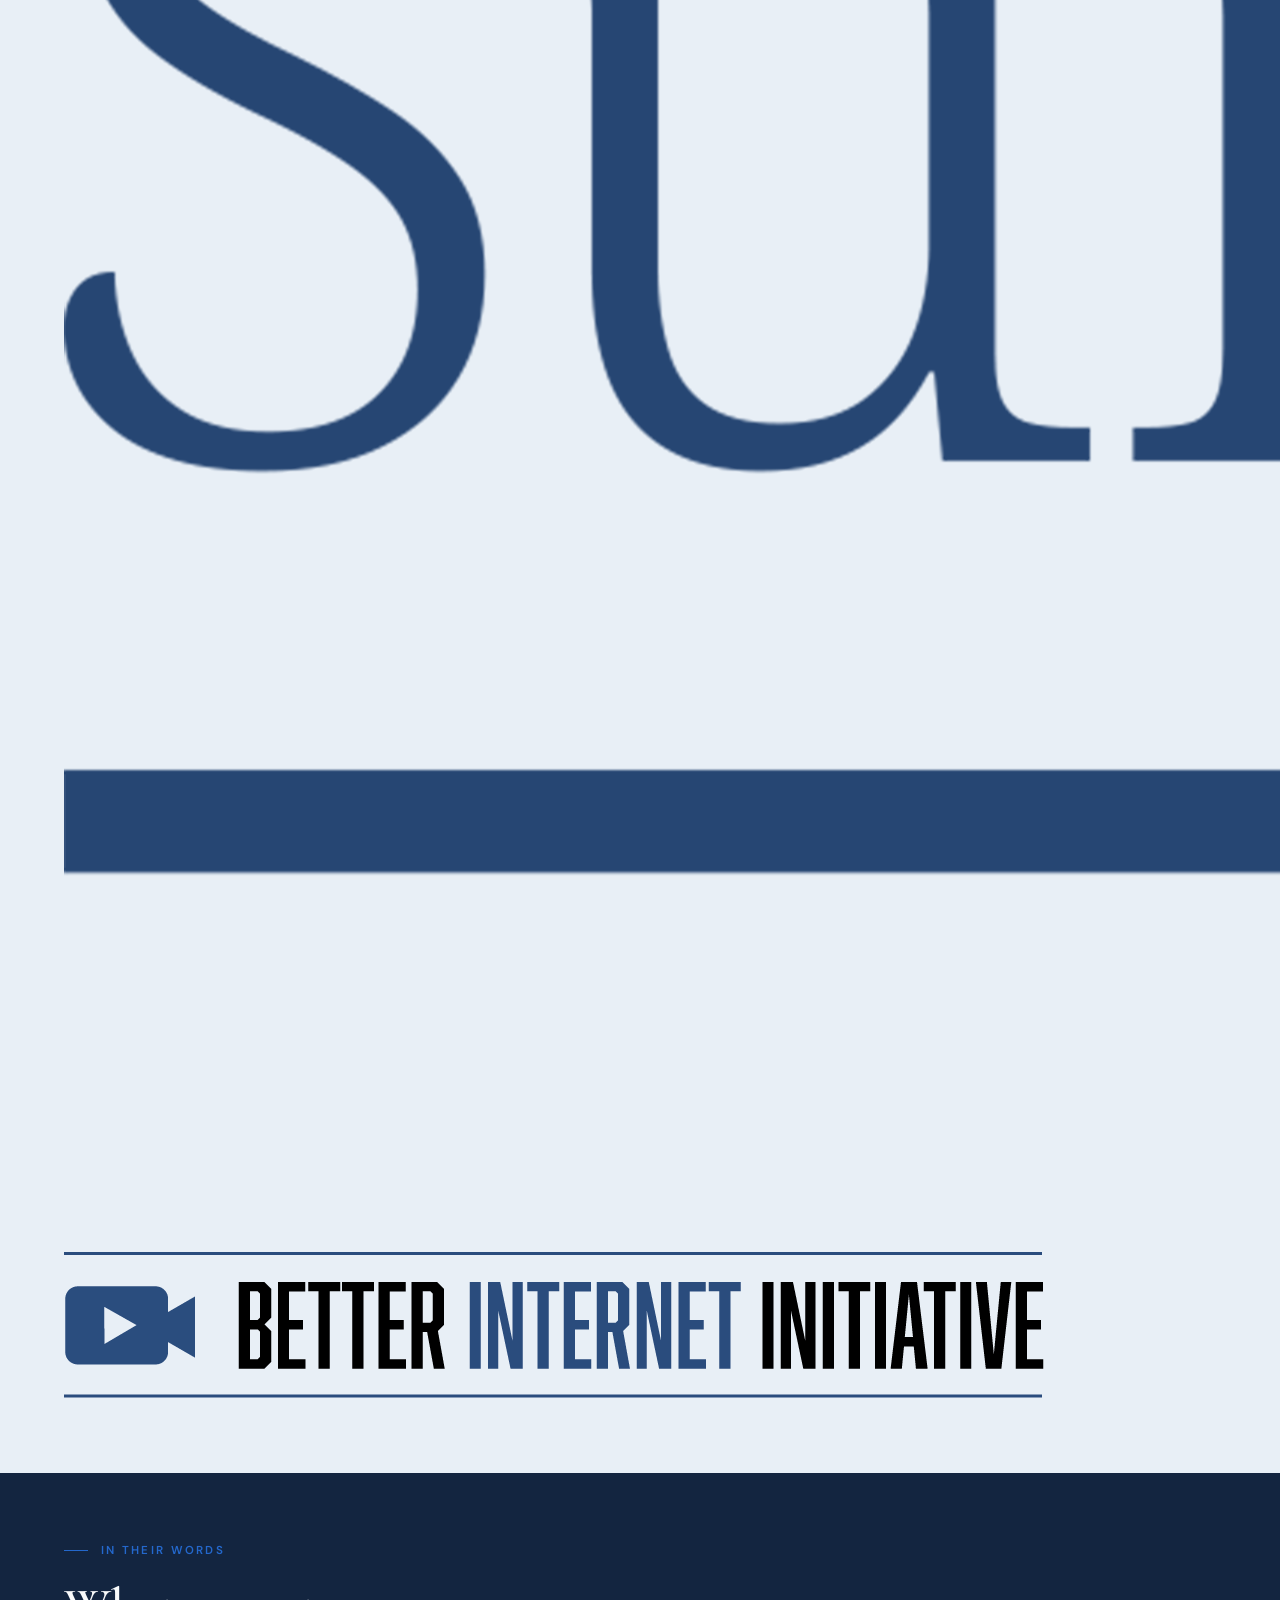
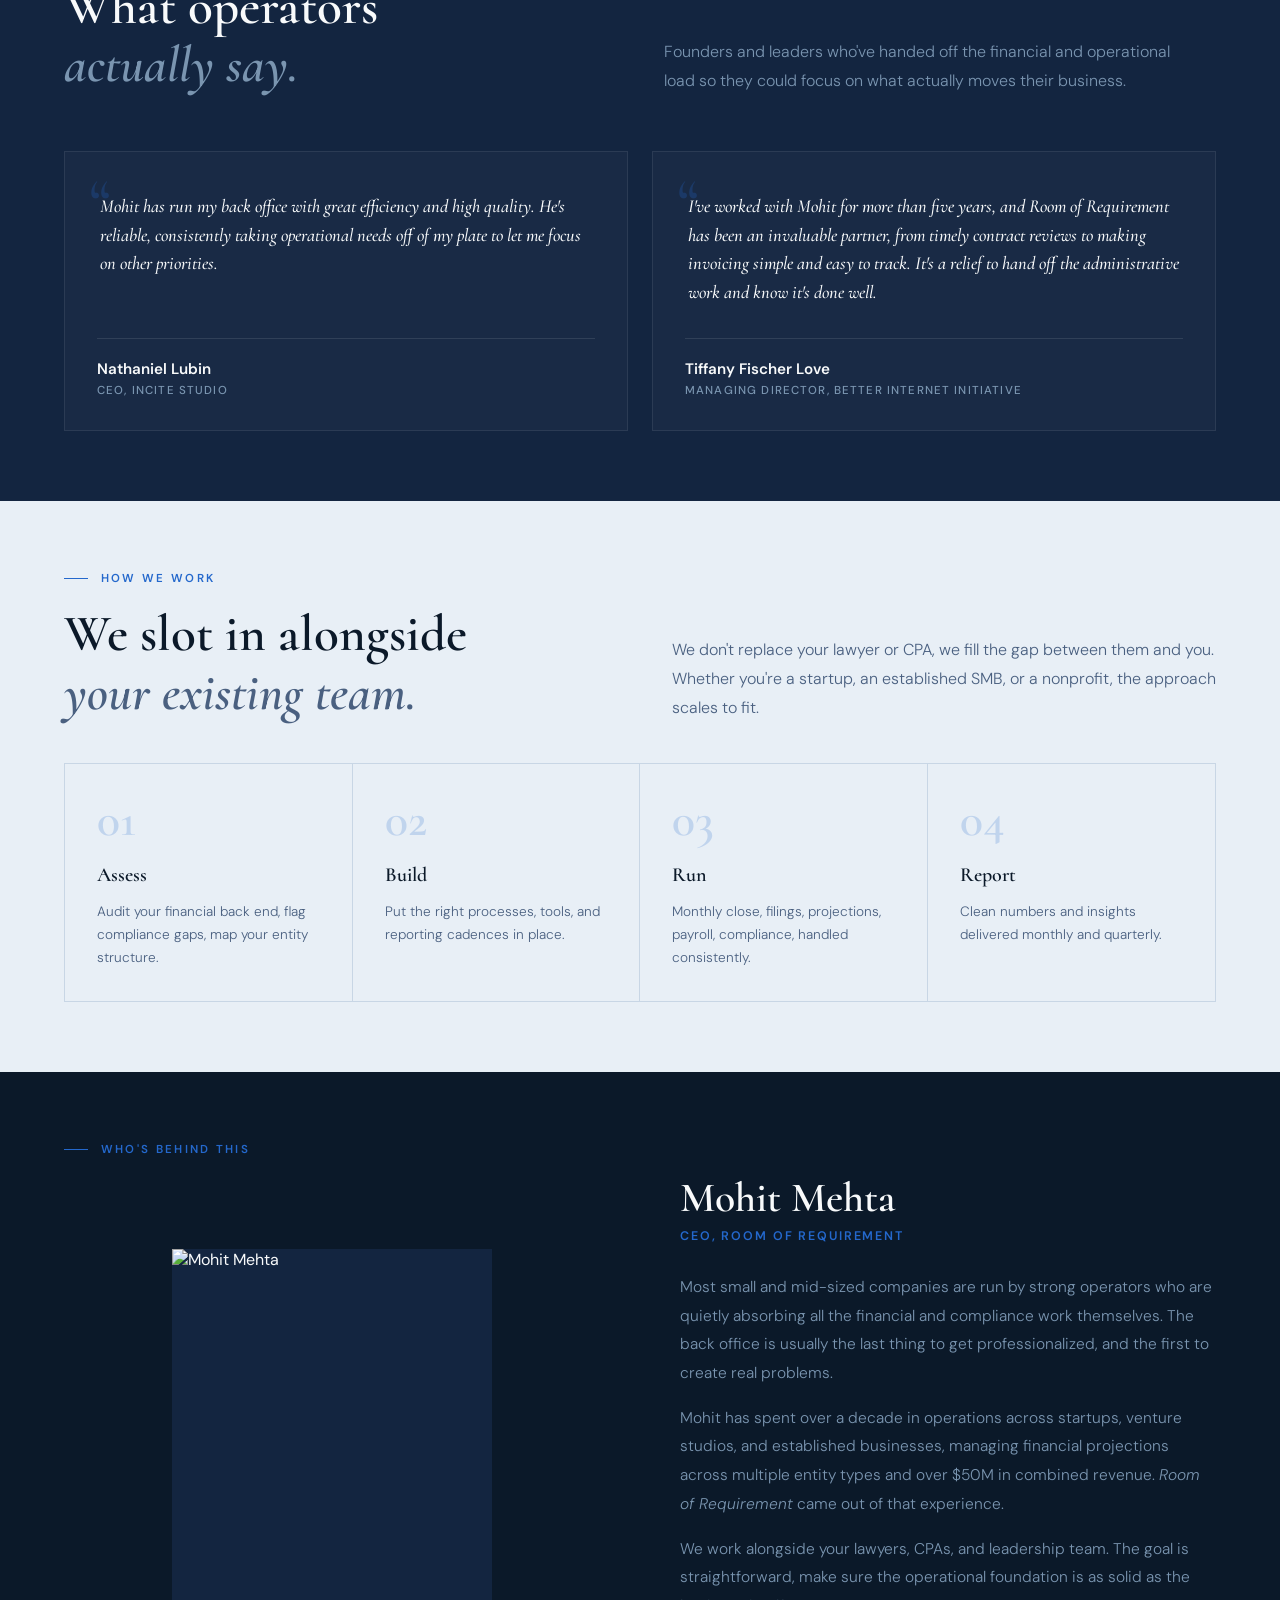
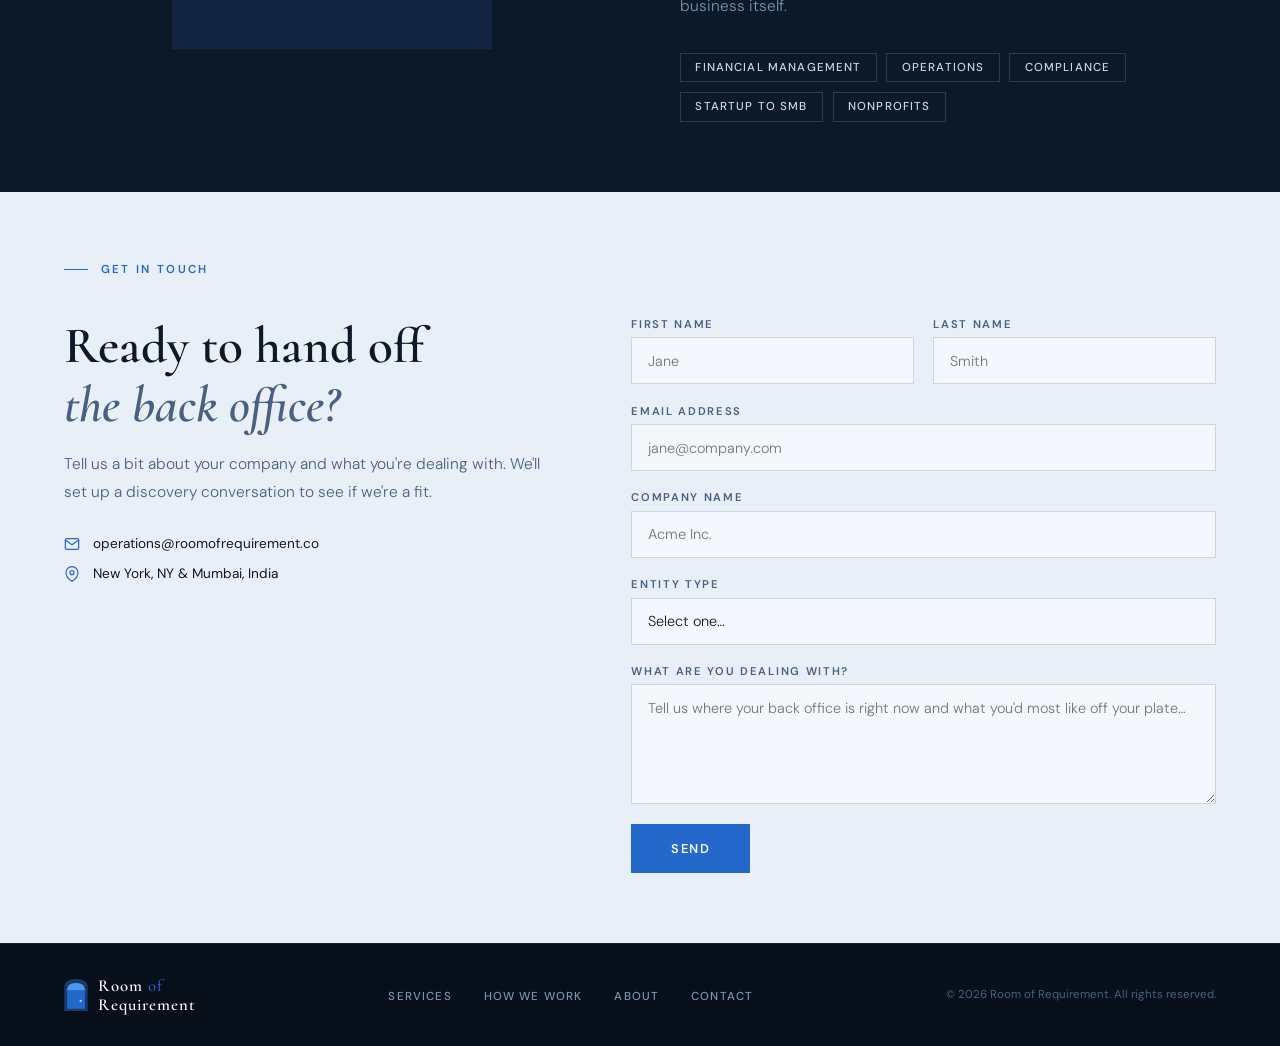
==== commit eb67289a: "Update index.html" ====
--- a/index.html
+++ b/index.html
@@ -231,30 +231,45 @@
     </div>
   </section>
 
-  <!-- TESTIMONIALS -->
+  <!-- OUR CLIENTS -->
+  <section id="clients">
+    <div class="clients-header">
+      <div>
+        <div class="section-label">Our Clients</div>
+        <h2 class="section-title">Who we work<br><em>alongside.</em></h2>
+      </div>
+      <p class="section-body" style="margin-top:0;">A selection of the founders, leadership teams, and nonprofits whose back-office work we handle so they can focus on theirs.</p>
+    </div>
+
+    <div class="clients-grid">
+      <div class="client-card">
+        <a href="https://www.incite.studio" target="_blank" rel="noopener">
+          <img src="assets/client-logos/Incite Studio.png" alt="Incite Studio" />
+        </a>
+      </div>
+      <div class="client-card">
+        <a href="https://www.survey160.com" target="_blank" rel="noopener">
+          <img src="assets/client-logos/Survey 160.png" alt="Survey 160" />
+        </a>
+      </div>
+      <div class="client-card">
+        <a href="https://www.betterinternetinitiative.org" target="_blank" rel="noopener">
+          <img src="assets/client-logos/Better Internet Initiative.png" alt="Better Internet Initiative" />
+        </a>
+      </div>
+    </div>
+  </section>
+
+  <!-- IN THEIR WORDS -->
   <section id="testimonials">
     <div class="testimonials-header">
       <div>
         <div class="section-label">In Their Words</div>
-        <h2 class="section-title">Operators we've<br><em>worked alongside.</em></h2>
-      </div>
-      <p class="section-body" style="margin-top:0;">A sample of the founders and leaders who've handed off the financial and operational load so they could focus on what actually moves their business.</p>
-    </div>
-
-    <!-- Client logo strip -->
-    <div class="client-logos">
-      <a href="https://www.incite.studio" target="_blank" rel="noopener">
-        <img src="assets/client-logos/Incite Studio.png" alt="Incite Studio" />
-      </a>
-      <a href="https://www.survey160.com" target="_blank" rel="noopener">
-        <img src="assets/client-logos/Survey 160.png" alt="Survey 160" />
-      </a>
-      <a href="https://www.betterinternetinitiative.org" target="_blank" rel="noopener">
-        <img src="assets/client-logos/Better Internet Initiative.png" alt="Better Internet Initiative" />
-      </a>
-    </div>
-
-    <!-- Quote cards -->
+        <h2 class="section-title">What operators<br><em>actually say.</em></h2>
+      </div>
+      <p class="section-body" style="margin-top:0;">Founders and leaders who've handed off the financial and operational load so they could focus on what actually moves their business.</p>
+    </div>
+
     <div class="testimonials-grid">
 
       <!-- Incite Studio -->
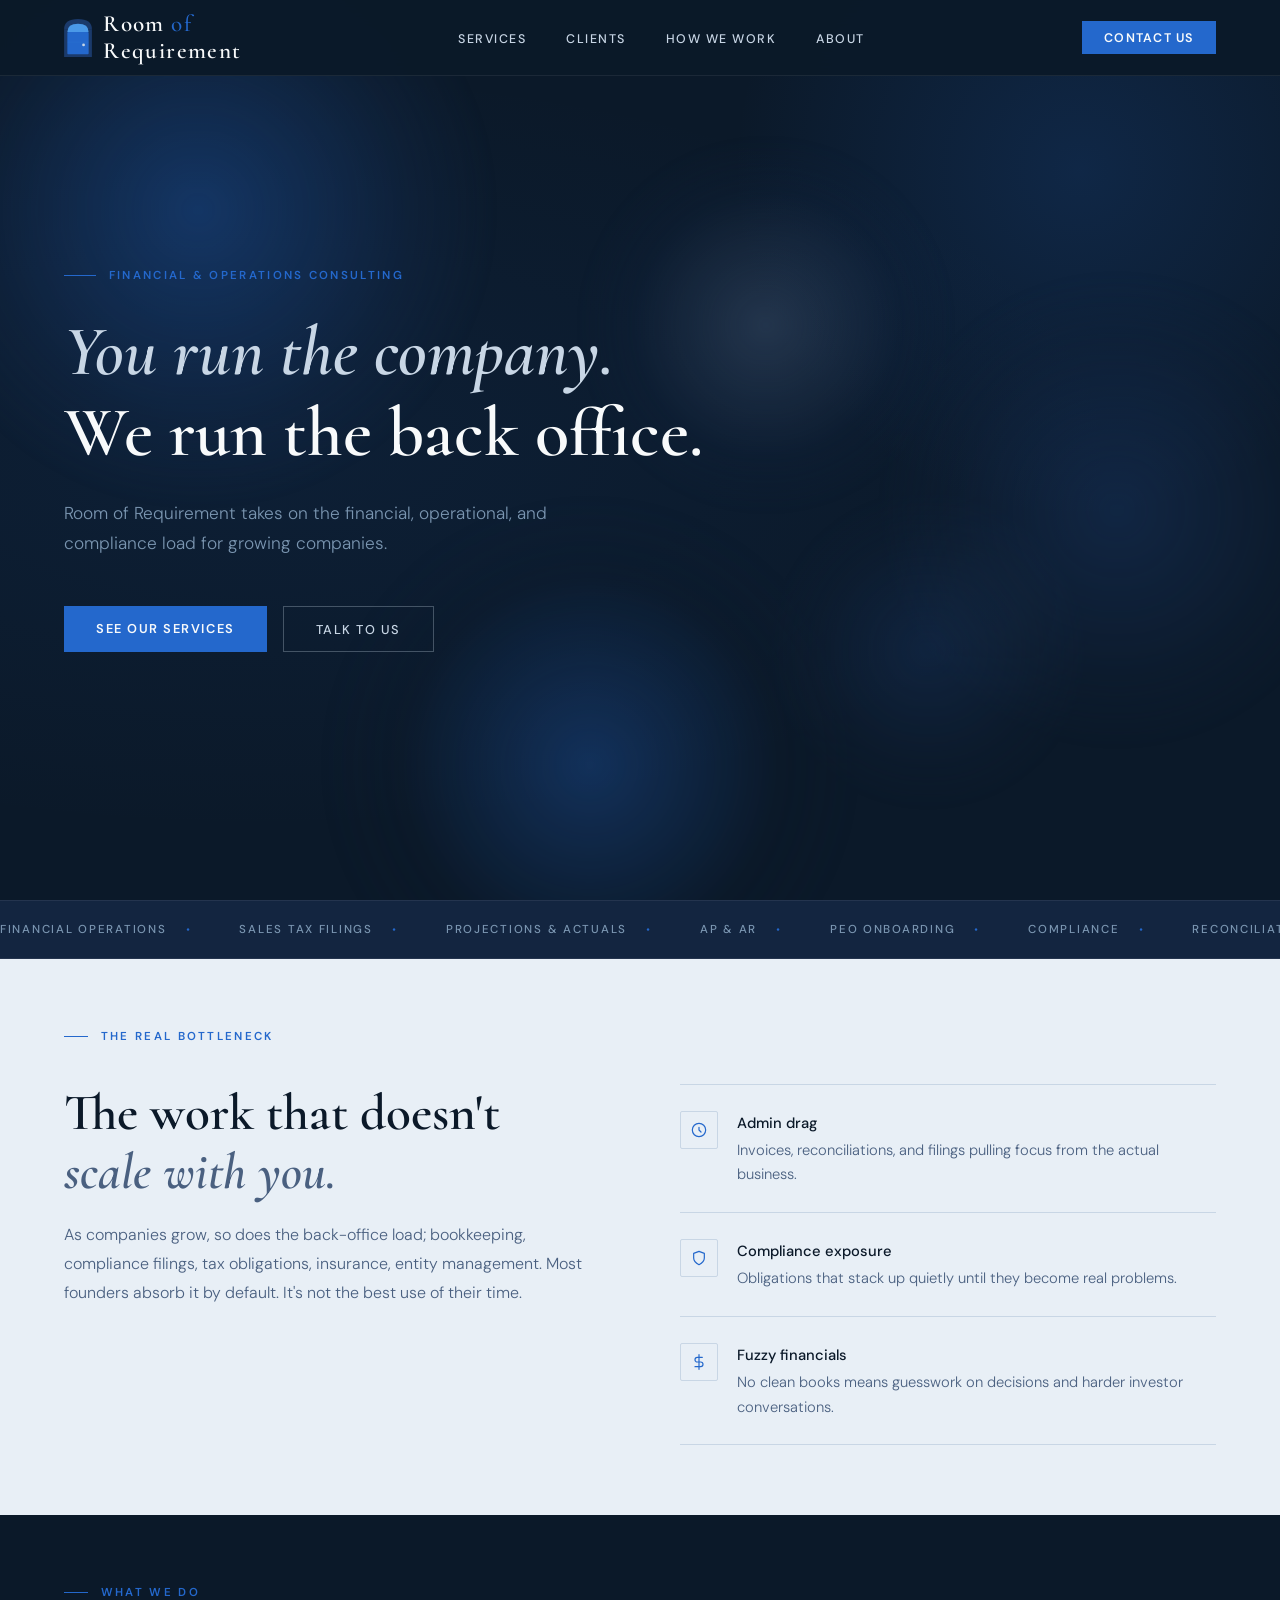
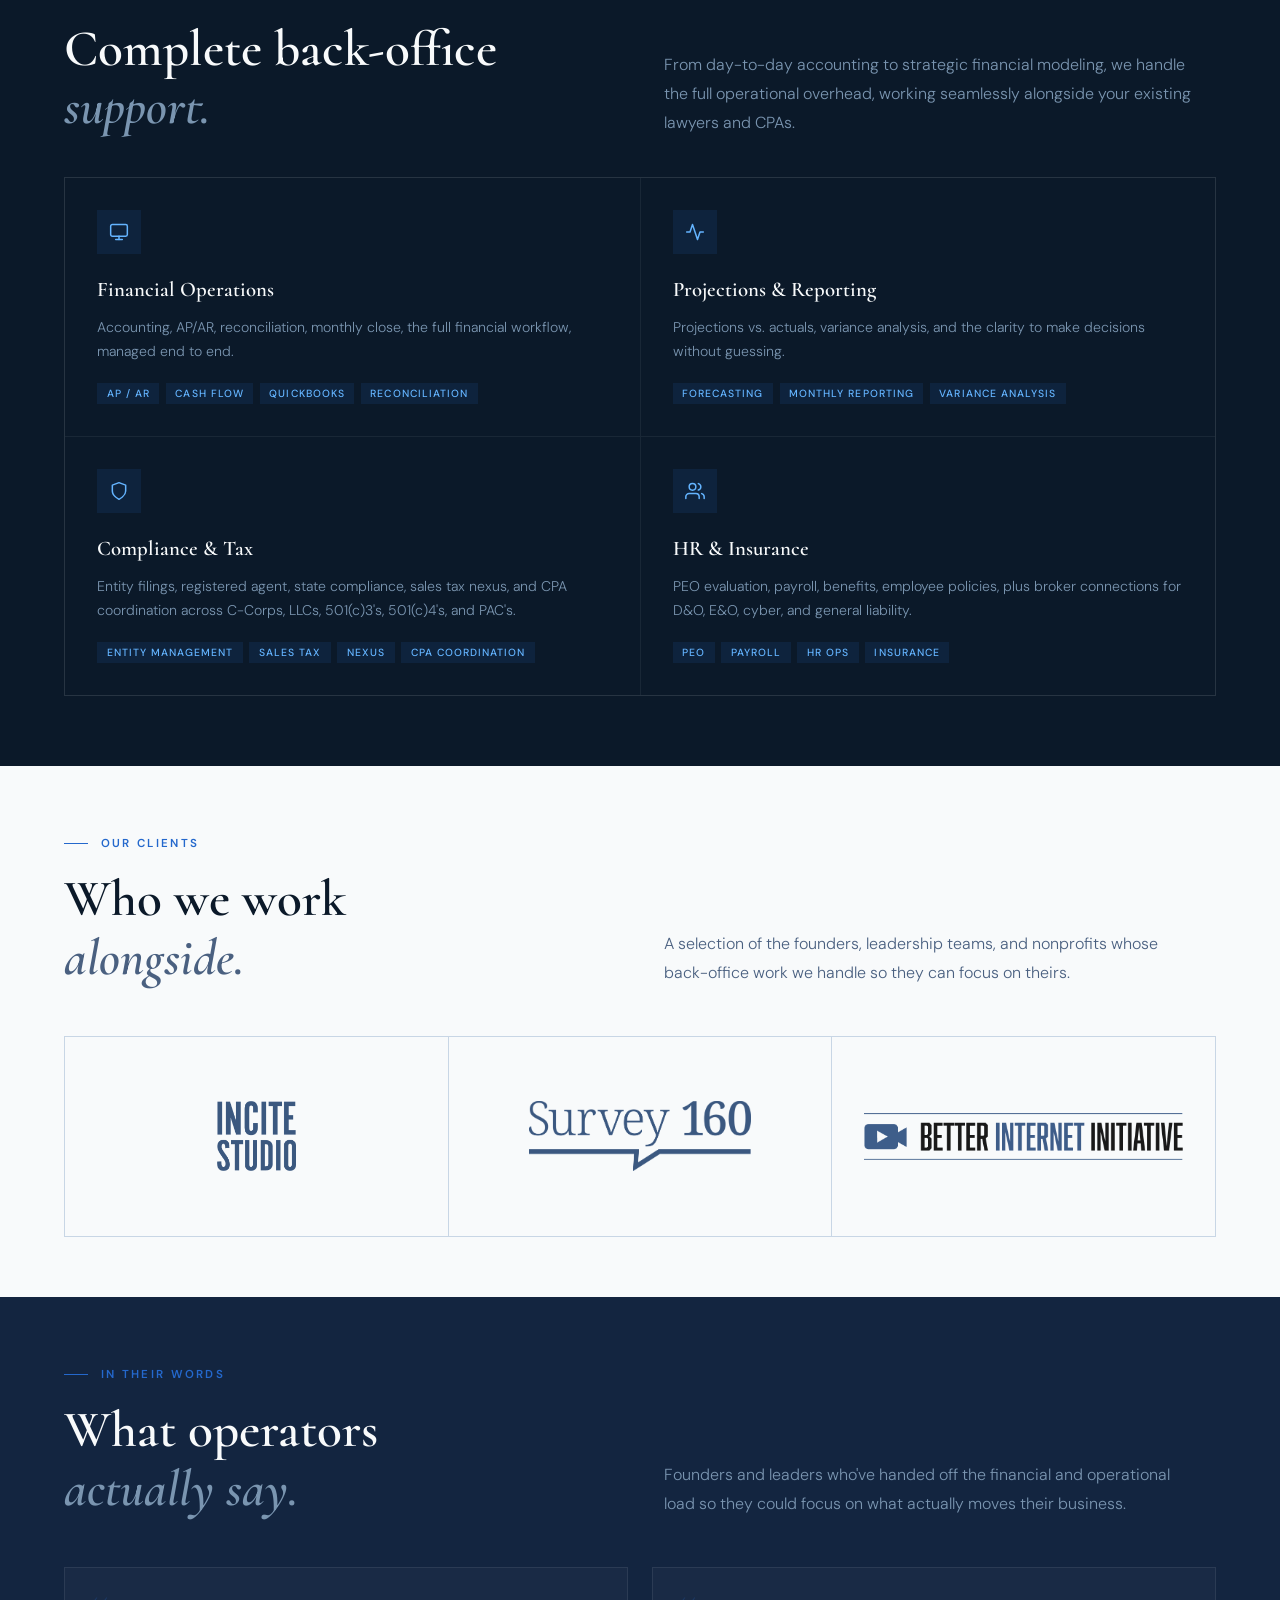
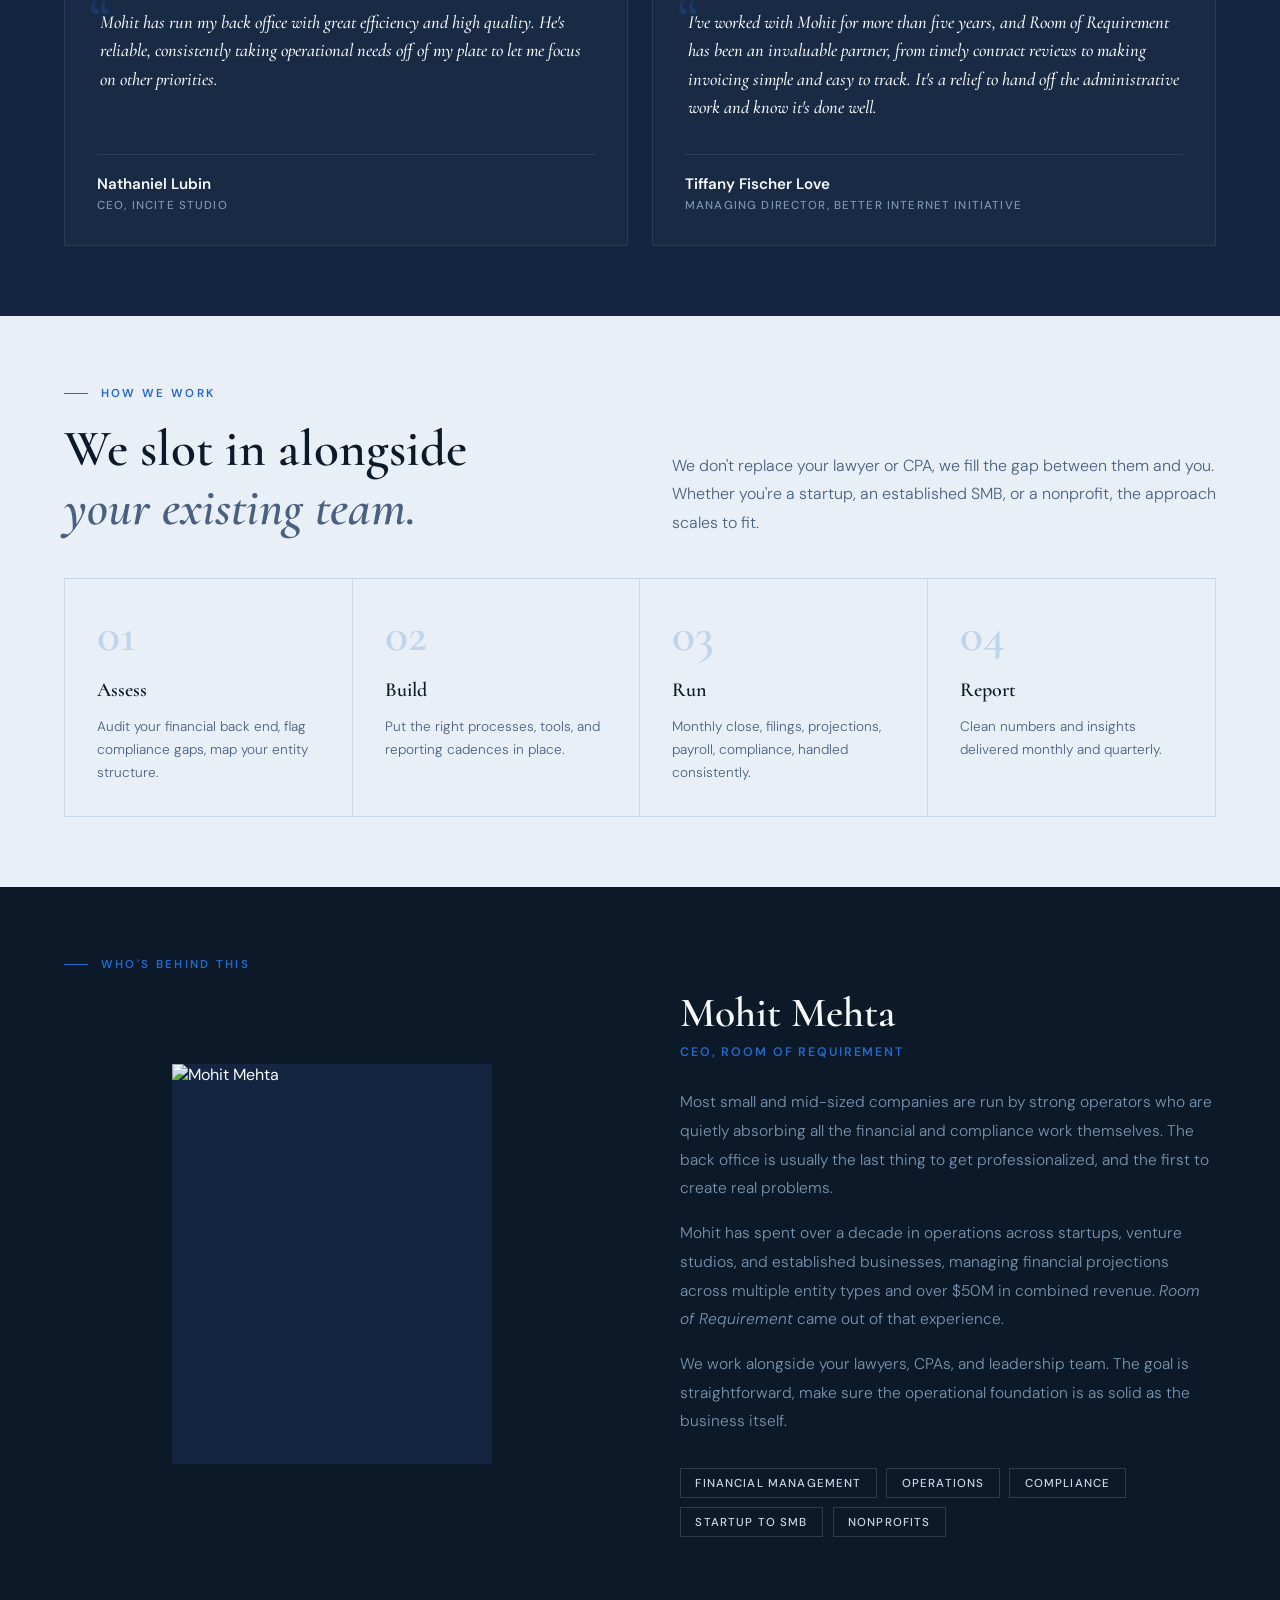
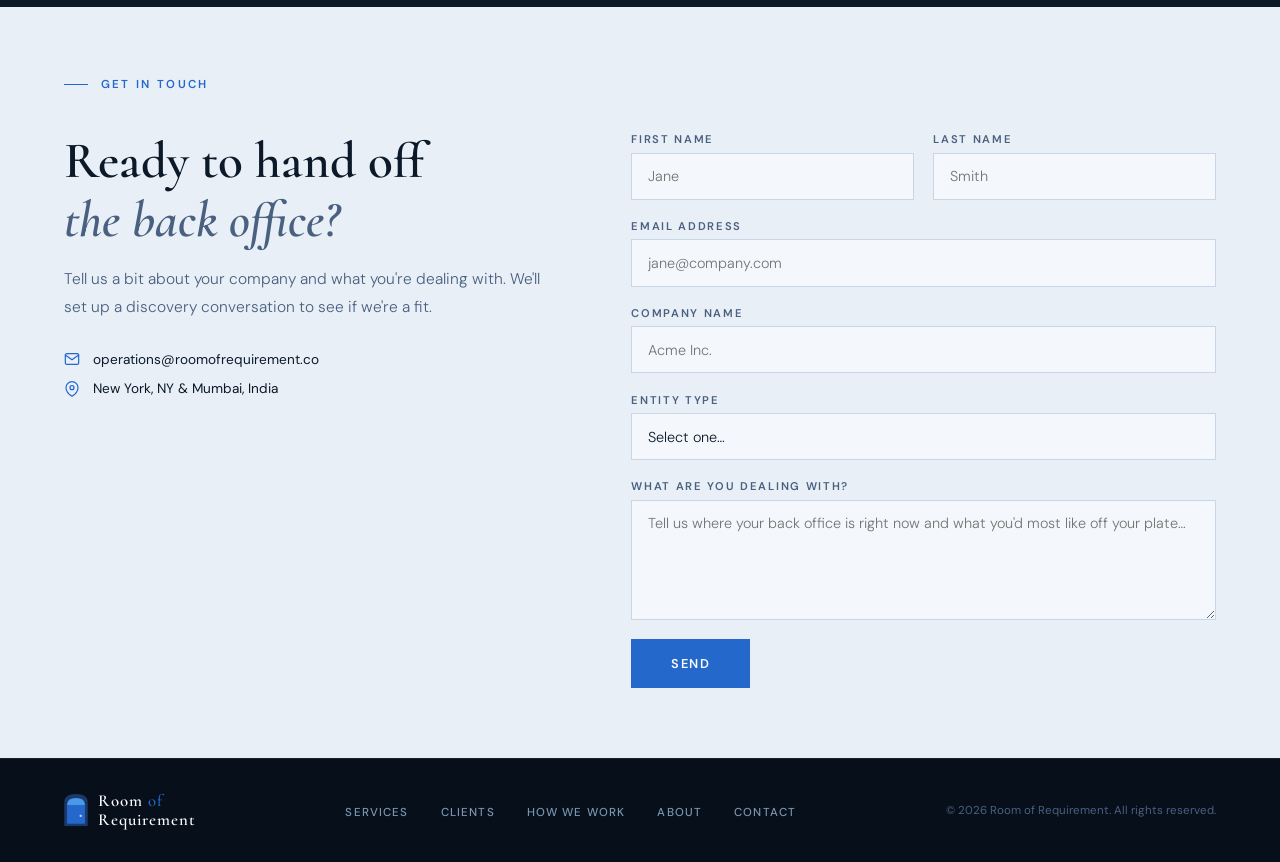
==== commit 7e4da938: "Update index.html" ====
--- a/index.html
+++ b/index.html
@@ -51,6 +51,7 @@
     </a>
     <ul class="nav-links">
       <li><a href="#services">Services</a></li>
+      <li><a href="#clients">Clients</a></li>
       <li><a href="#how">How We Work</a></li>
       <li><a href="#about">About</a></li>
     </ul>
@@ -78,6 +79,7 @@
     </div>
     <ul class="mobile-drawer-links">
       <li><a href="#services" data-drawer-link>Services</a></li>
+      <li><a href="#clients" data-drawer-link>Clients</a></li>
       <li><a href="#how" data-drawer-link>How We Work</a></li>
       <li><a href="#about" data-drawer-link>About</a></li>
     </ul>
@@ -431,6 +433,7 @@
     </div>
     <ul class="footer-links">
       <li><a href="#services">Services</a></li>
+      <li><a href="#clients">Clients</a></li>
       <li><a href="#how">How We Work</a></li>
       <li><a href="#about">About</a></li>
       <li><a href="#contact">Contact</a></li>
--- a/assets/styles.css
+++ b/assets/styles.css
@@ -660,12 +660,62 @@
   padding: 0.25rem 0.6rem;
 }
 
-/* ── TESTIMONIALS ─────────────────────────────────────── */
+/* ── OUR CLIENTS (light, bordered grid) ─────────────────── */
+#clients { background: #F8FAFB !important; color: #0B1929; padding: 70px 5% 60px; }
+#clients .section-label { color: #2468CC; }
+#clients .section-label::before { background: #2468CC; }
+#clients .section-title { color: #0B1929; }
+#clients .section-title em { color: #4A6080; }
+#clients .section-body { color: #4A6080; }
+
+.clients-header {
+  display: grid;
+  grid-template-columns: 1fr 1fr;
+  gap: 3rem;
+  align-items: end;
+  margin-bottom: 3rem;
+}
+
+.clients-grid {
+  display: grid;
+  grid-template-columns: repeat(3, 1fr);
+  border-top: 1px solid #C8D6E5;
+  border-left: 1px solid #C8D6E5;
+}
+
+.client-card {
+  background: transparent;
+  border-right: 1px solid #C8D6E5;
+  border-bottom: 1px solid #C8D6E5;
+  padding: 4rem 2rem;
+  display: flex;
+  align-items: center;
+  justify-content: center;
+  min-height: 200px;
+  transition: background var(--transition);
+}
+.client-card:hover { background: rgba(36,104,204,0.04); }
+.client-card a {
+  display: flex;
+  align-items: center;
+  justify-content: center;
+  width: 100%;
+  opacity: 0.9;
+  transition: opacity var(--transition);
+}
+.client-card:hover a { opacity: 1; }
+.client-card img {
+  max-height: 70px;
+  max-width: 100%;
+  object-fit: contain;
+}
+
+/* ── IN THEIR WORDS (lifted navy, testimonial cards) ────── */
 #testimonials { background: #132540 !important; color: #F8FAFB; }
+#testimonials .section-label { color: #2468CC; }
+#testimonials .section-label::before { background: #2468CC; }
 #testimonials .section-title { color: #F8FAFB; }
 #testimonials .section-title em { color: #7A95B0; }
-#testimonials .section-label { color: #2468CC; }
-#testimonials .section-label::before { background: #2468CC; }
 #testimonials .section-body { color: #7A95B0; }
 
 .testimonials-header {
@@ -673,7 +723,7 @@
   grid-template-columns: 1fr 1fr;
   gap: 3rem;
   align-items: end;
-  margin-bottom: 3.5rem;
+  margin-bottom: 3rem;
 }
 
 .testimonials-grid {
@@ -745,30 +795,6 @@
   letter-spacing: 0.1em;
   text-transform: uppercase;
   color: var(--slate-light);
-}
-
-/* Client logo strip */
-.client-logos {
-  display: grid;
-  grid-template-columns: repeat(3, 1fr);
-  align-items: center;
-  gap: 2rem;
-  padding: 1.5rem 0 2.5rem;
-  margin-bottom: 3rem;
-  border-bottom: 1px solid rgba(255,255,255,0.08);
-}
-.client-logos a {
-  display: flex;
-  align-items: center;
-  justify-content: center;
-  opacity: 0.85;
-  transition: opacity var(--transition);
-}
-.client-logos a:hover { opacity: 1; }
-.client-logos img {
-  max-height: 90px;
-  max-width: 100%;
-  object-fit: contain;
 }
 
 /* ── HOW WE WORK ──────────────────────────────────────── */
@@ -1129,6 +1155,7 @@
   .serve-cards { grid-template-columns: repeat(2, 1fr); }
   .about-grid { grid-template-columns: 1fr; gap: 3rem; }
   .contact-grid { grid-template-columns: 1fr; gap: 3rem; }
+  .clients-header { grid-template-columns: 1fr; gap: 1.5rem; }
   .testimonials-header { grid-template-columns: 1fr; gap: 1.5rem; }
 }
 
@@ -1151,13 +1178,9 @@
   .hero-stat { text-align: left; }
   .form-row { grid-template-columns: 1fr; }
   footer { flex-direction: column; align-items: flex-start; }
-  .client-logos {
-    grid-template-columns: 1fr;
-    gap: 1.5rem;
-    padding: 1rem 0 2rem;
-    margin-bottom: 2rem;
-  }
-  .client-logos img { max-height: 80px; }
+  .clients-grid { grid-template-columns: 1fr; }
+  .client-card { min-height: 140px; padding: 2.5rem 1.5rem; }
+  .client-card img { max-height: 55px; }
   .testimonials-grid { grid-template-columns: 1fr; gap: 1rem; }
 }
 
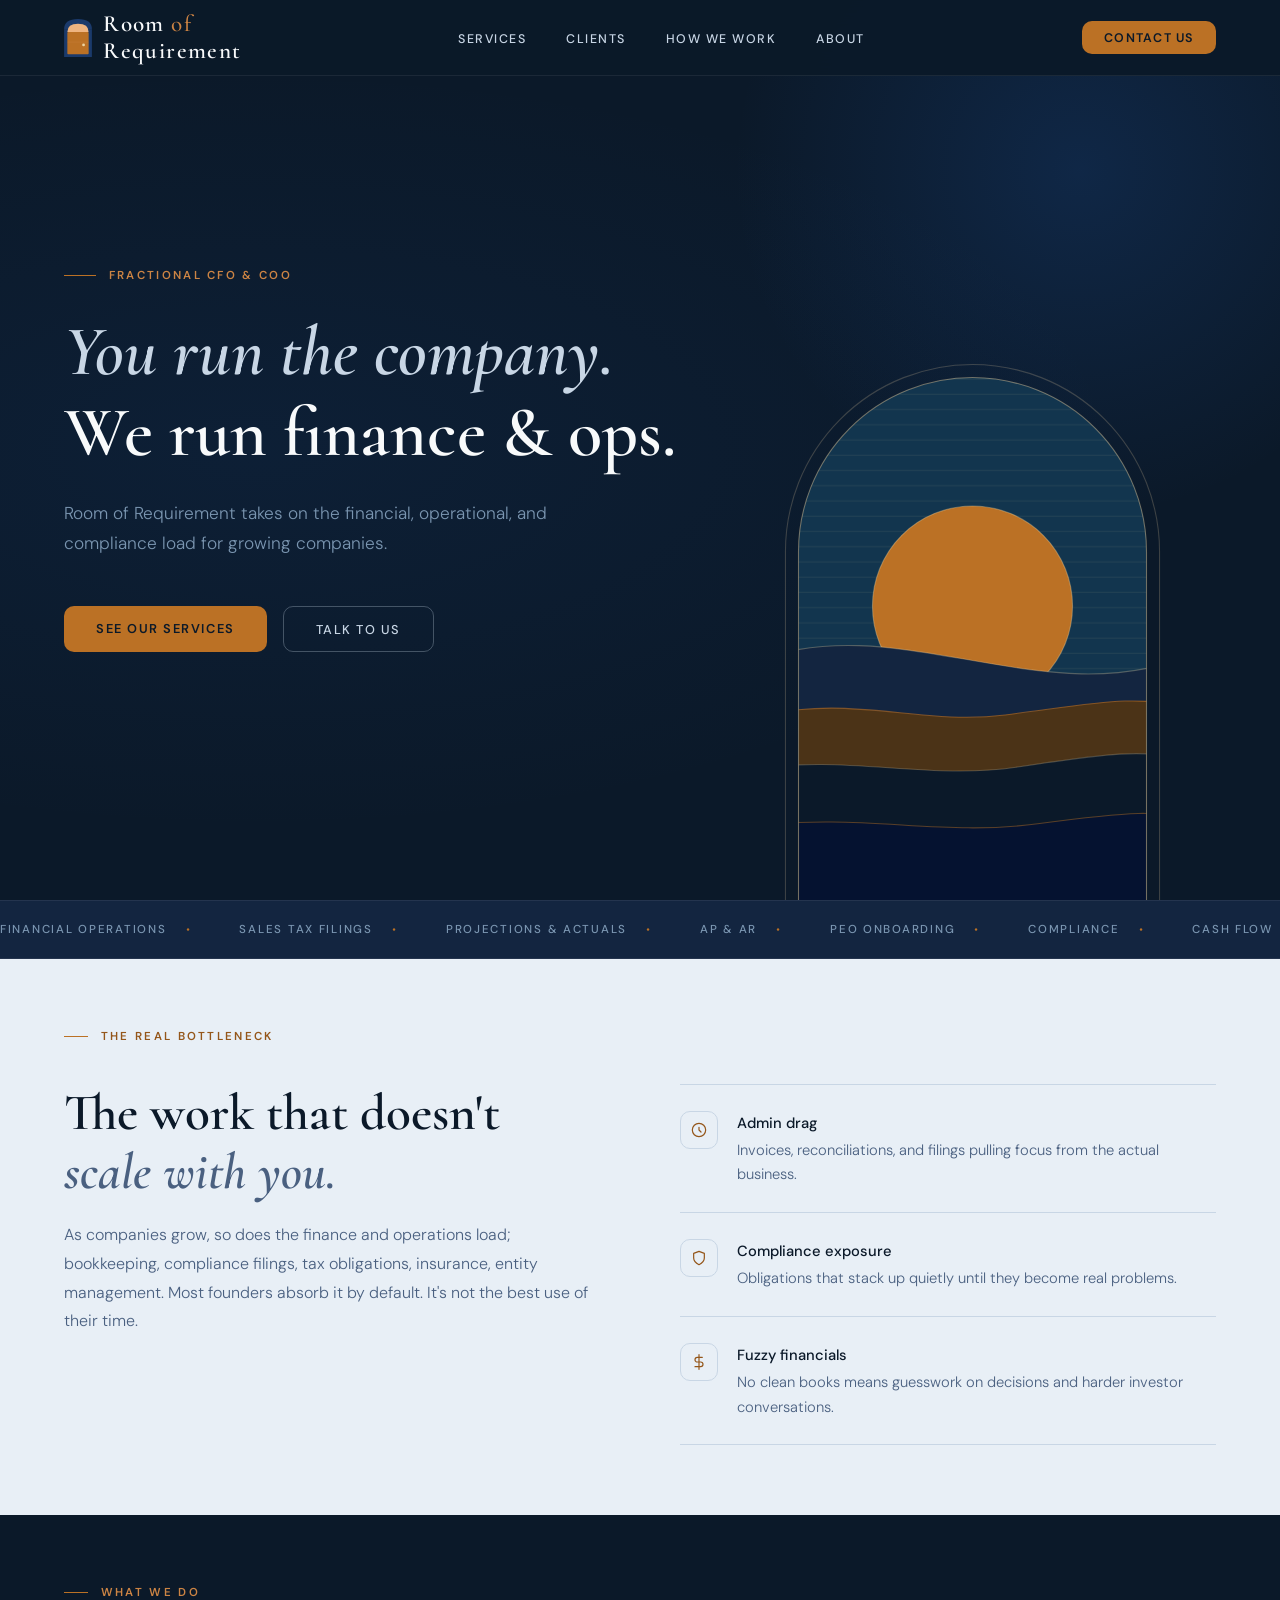
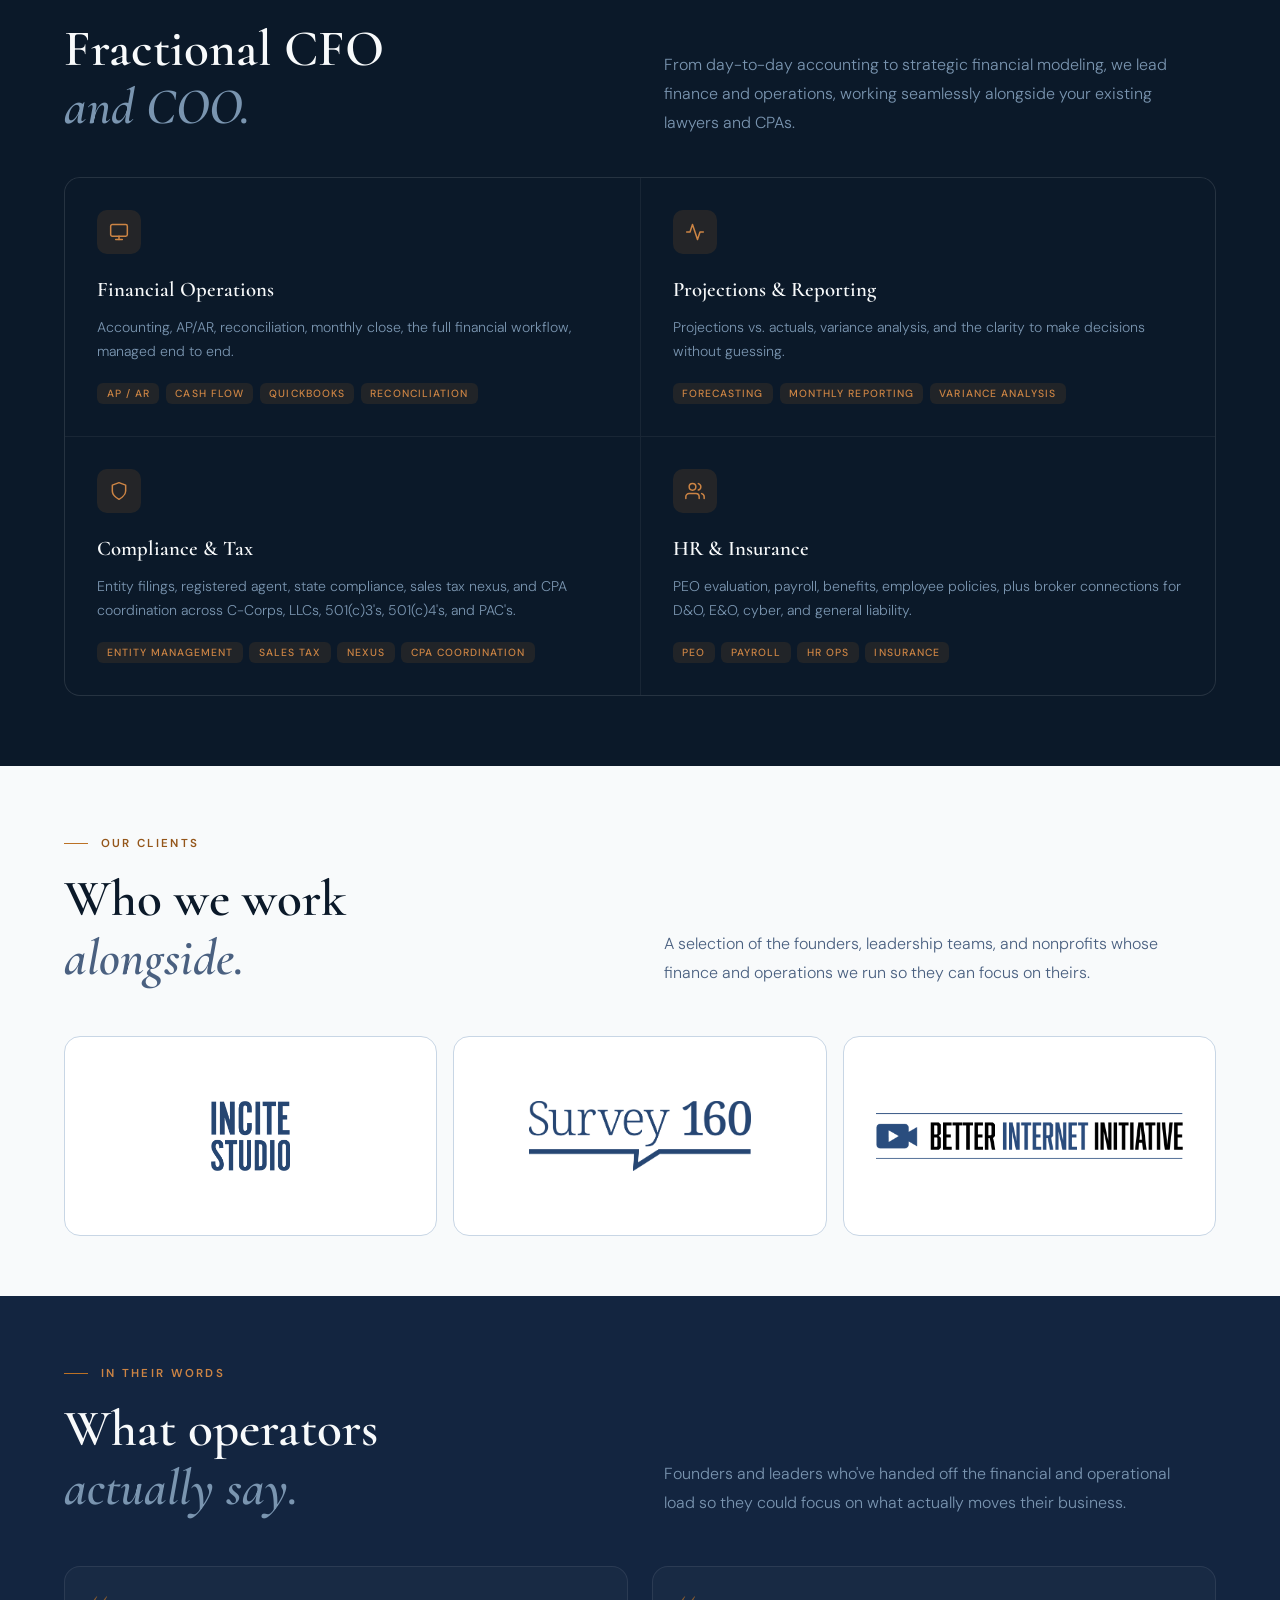
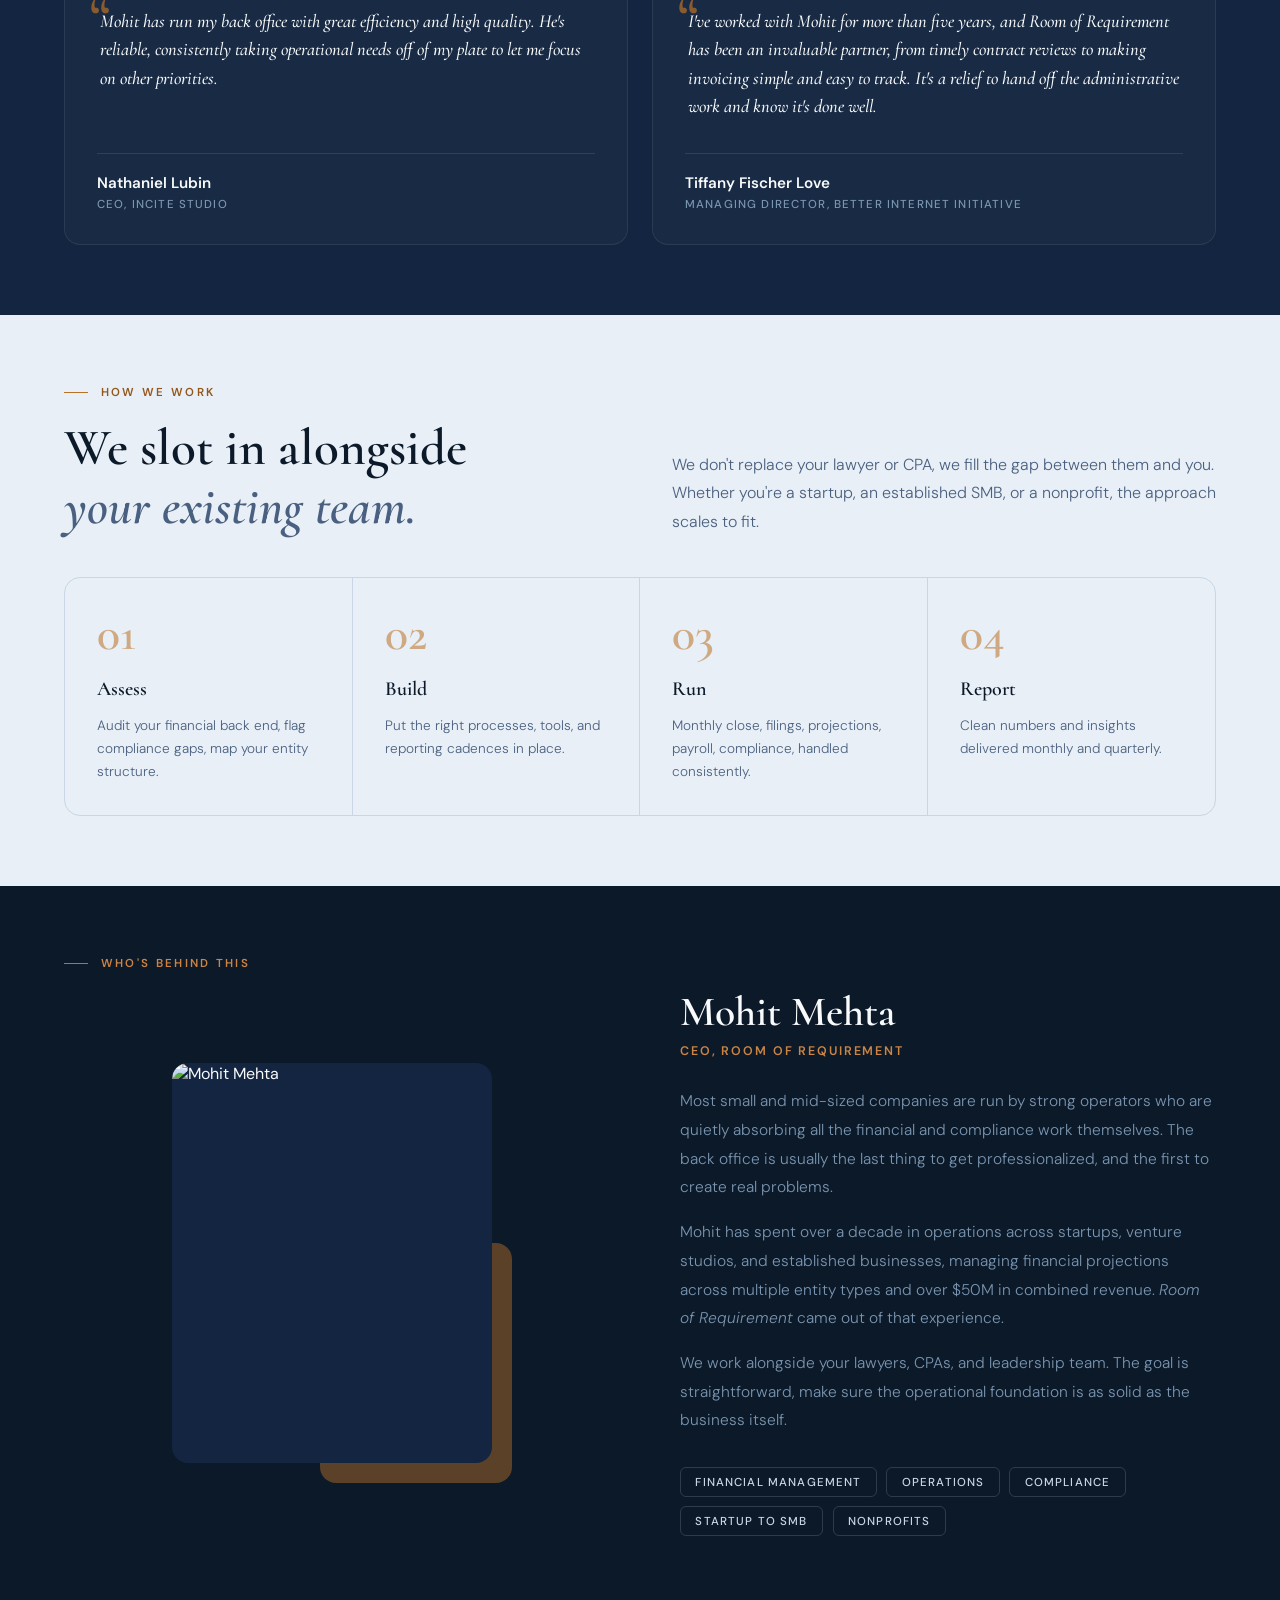
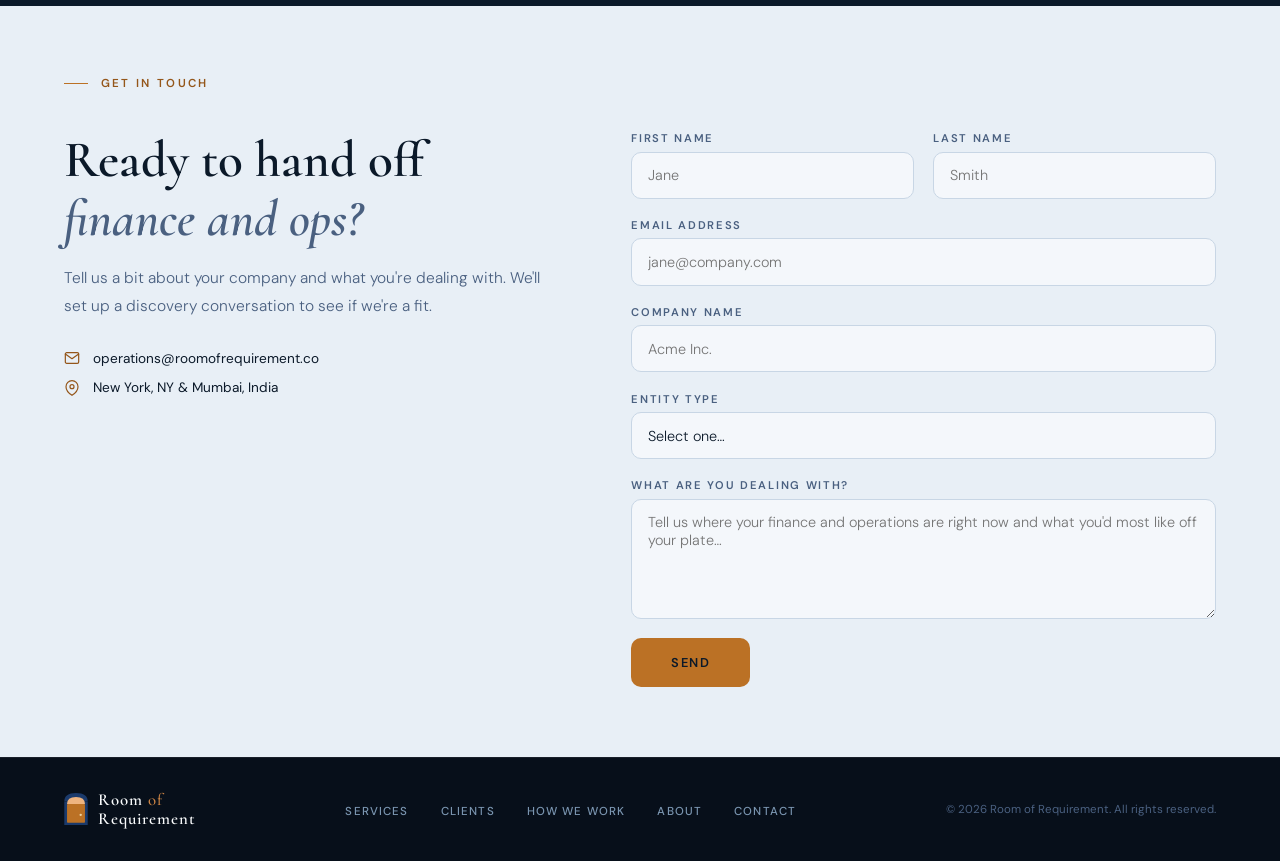
==== commit 0d426f7f: "Fractional CFO/COO refresh: sienna accent, hero art, rounded corners, new OG image Co-Authored-By: C" ====
--- a/index.html
+++ b/index.html
@@ -3,10 +3,10 @@
 <head>
   <meta charset="UTF-8" />
   <meta name="viewport" content="width=device-width, initial-scale=1.0" />
-  <title>Room of Requirement — Financial & Operations Consulting</title>
+  <title>Room of Requirement — Fractional CFO & COO</title>
 
   <!-- Primary SEO -->
-  <meta name="description" content="Back-office operations for small and mid-sized companies and nonprofits. Financial operations, projections, compliance, HR, and insurance.">
+  <meta name="description" content="Fractional CFO and COO support for small and mid-sized companies and nonprofits. Financial operations, projections, compliance, HR, and insurance.">
   <link rel="canonical" href="https://roomofrequirement.co/">
   <link rel="icon" type="image/svg+xml" href="assets/RoomofRequirement_logo.svg">
 
@@ -14,19 +14,19 @@
   <meta property="og:type" content="website">
   <meta property="og:site_name" content="Room of Requirement">
   <meta property="og:title" content="Room of Requirement">
-  <meta property="og:description" content="You run the company. We run the back office.">
+  <meta property="og:description" content="You run the company. We run finance and operations.">
   <meta property="og:url" content="https://roomofrequirement.co/">
   <meta property="og:image" content="https://roomofrequirement.co/assets/og-image.png">
   <meta property="og:image:width" content="1200">
   <meta property="og:image:height" content="630">
-  <meta property="og:image:alt" content="Room of Requirement — back-office operations for small and mid-sized companies and nonprofits">
+  <meta property="og:image:alt" content="Room of Requirement — fractional CFO and COO for small and mid-sized companies and nonprofits">
 
   <!-- Twitter / X -->
   <meta name="twitter:card" content="summary_large_image">
   <meta name="twitter:title" content="Room of Requirement">
-  <meta name="twitter:description" content="You run the company. We run the back office.">
+  <meta name="twitter:description" content="You run the company. We run finance and operations.">
   <meta name="twitter:image" content="https://roomofrequirement.co/assets/og-image.png">
-  <meta name="twitter:image:alt" content="Room of Requirement — back-office operations for small and mid-sized companies and nonprofits">
+  <meta name="twitter:image:alt" content="Room of Requirement — fractional CFO and COO for small and mid-sized companies and nonprofits">
     <link rel="preconnect" href="https://fonts.googleapis.com" />
     <link rel="preconnect" href="https://fonts.gstatic.com" crossorigin />
     <link href="https://fonts.googleapis.com/css2?family=Cormorant:ital,wght@0,400;0,500;0,600;0,700;1,400;1,600&family=DM+Sans:opsz,wght@9..40,300;9..40,400;9..40,500;9..40,600&display=swap" rel="stylesheet" />
@@ -42,10 +42,10 @@
       <svg width="28" height="38" viewBox="0 0 60 82" fill="none" xmlns="http://www.w3.org/2000/svg">
         <rect x="0" y="22" width="60" height="60" rx="0" fill="#1B3A6B"/>
         <path d="M0,22 Q0,0 30,0 Q60,0 60,22 Z" fill="#1B3A6B"/>
-        <rect x="7" y="28" width="46" height="48" rx="2" fill="#2468CC"/>
-        <path d="M7,28 Q7,10 30,10 Q53,10 53,28 Z" fill="#4A99E8"/>
-        <circle cx="42" cy="56" r="3" fill="#C8D6E5"/>
-        <line x1="7" y1="50" x2="53" y2="50" stroke="#4A99E8" stroke-width="0.5" opacity="0.4"/>
+        <rect x="7" y="28" width="46" height="48" rx="2" fill="#BB7125"/>
+        <path d="M7,28 Q7,10 30,10 Q53,10 53,28 Z" fill="#EEB480"/>
+        <circle cx="42" cy="56" r="3" fill="#EBD3A2"/>
+        <line x1="7" y1="50" x2="53" y2="50" stroke="#EEB480" stroke-width="0.5" opacity="0.4"/>
       </svg>
       <div class="nav-logo-text">Room <span class="of">of</span><br>Requirement</div>
     </a>
@@ -70,10 +70,10 @@
       <svg width="40" height="55" viewBox="0 0 60 82" fill="none" xmlns="http://www.w3.org/2000/svg">
         <rect x="0" y="22" width="60" height="60" rx="0" fill="#1B3A6B"/>
         <path d="M0,22 Q0,0 30,0 Q60,0 60,22 Z" fill="#1B3A6B"/>
-        <rect x="7" y="28" width="46" height="48" rx="2" fill="#2468CC"/>
-        <path d="M7,28 Q7,10 30,10 Q53,10 53,28 Z" fill="#4A99E8"/>
-        <circle cx="42" cy="56" r="3" fill="#C8D6E5"/>
-        <line x1="7" y1="50" x2="53" y2="50" stroke="#4A99E8" stroke-width="0.5" opacity="0.4"/>
+        <rect x="7" y="28" width="46" height="48" rx="2" fill="#BB7125"/>
+        <path d="M7,28 Q7,10 30,10 Q53,10 53,28 Z" fill="#EEB480"/>
+        <circle cx="42" cy="56" r="3" fill="#EBD3A2"/>
+        <line x1="7" y1="50" x2="53" y2="50" stroke="#EEB480" stroke-width="0.5" opacity="0.4"/>
       </svg>
       <div class="mobile-drawer-brand-text">Room <span class="of">of</span><br>Requirement</div>
     </div>
@@ -89,18 +89,14 @@
   <!-- HERO -->
   <section class="hero">
     <canvas id="fluidCanvas" style="display:none"></canvas>
-    <div class="aurora" aria-hidden="true">
-      <div class="a1"></div>
-      <div class="a2"></div>
-      <div class="a3"></div>
-      <div class="a4"></div>
-      <div class="a5"></div>
+    <div class="hero-art" aria-hidden="true">
+      <img src="assets/hero-art.svg" alt="" />
     </div>
     <div class="hero-inner">
-      <p class="hero-eyebrow">Financial &amp; Operations Consulting</p>
+      <p class="hero-eyebrow">Fractional CFO &amp; COO</p>
       <h1 class="hero-headline">
         <em>You run the company.</em><br>
-        We run the back office.
+        We run finance&nbsp;&amp;&nbsp;ops.
       </h1>
       <p class="hero-sub">
         Room of Requirement takes on the financial, operational, and compliance load for growing companies.
@@ -121,20 +117,20 @@
       <span class="marquee-item">AP &amp; AR</span>
       <span class="marquee-item">PEO Onboarding</span>
       <span class="marquee-item">Compliance</span>
-      <span class="marquee-item">Reconciliation</span>
+      <span class="marquee-item">Cash Flow</span>
       <span class="marquee-item">Entity Management</span>
       <span class="marquee-item">Insurance</span>
-      <span class="marquee-item">QuickBooks</span>
+      <span class="marquee-item">Forecasting</span>
       <span class="marquee-item">Financial Operations</span>
       <span class="marquee-item">Sales Tax Filings</span>
       <span class="marquee-item">Projections &amp; Actuals</span>
       <span class="marquee-item">AP &amp; AR</span>
       <span class="marquee-item">PEO Onboarding</span>
       <span class="marquee-item">Compliance</span>
-      <span class="marquee-item">Reconciliation</span>
+      <span class="marquee-item">Cash Flow</span>
       <span class="marquee-item">Entity Management</span>
       <span class="marquee-item">Insurance</span>
-      <span class="marquee-item">QuickBooks</span>
+      <span class="marquee-item">Forecasting</span>
     </div>
   </div>
 
@@ -144,7 +140,7 @@
     <div class="problem-grid">
       <div>
         <h2 class="section-title">The work that doesn't<br><em>scale with you.</em></h2>
-        <p class="section-body" style="margin-top:1.2rem;">As companies grow, so does the back-office load; bookkeeping, compliance filings, tax obligations, insurance, entity management. Most founders absorb it by default. It's not the best use of their time.</p>
+        <p class="section-body" style="margin-top:1.2rem;">As companies grow, so does the finance and operations load; bookkeeping, compliance filings, tax obligations, insurance, entity management. Most founders absorb it by default. It's not the best use of their time.</p>
       </div>
       <ul class="problem-list">
         <li>
@@ -168,9 +164,9 @@
     <div class="services-header">
       <div>
         <div class="section-label">What We Do</div>
-        <h2 class="section-title">Complete back-office<br><em>support.</em></h2>
-      </div>
-      <p class="section-body" style="margin-top:0;">From day-to-day accounting to strategic financial modeling, we handle the full operational overhead, working seamlessly alongside your existing lawyers and CPAs.</p>
+        <h2 class="section-title">Fractional CFO<br><em>and COO.</em></h2>
+      </div>
+      <p class="section-body" style="margin-top:0;">From day-to-day accounting to strategic financial modeling, we lead finance and operations, working seamlessly alongside your existing lawyers and CPAs.</p>
     </div>
 
     <div class="services-grid">
@@ -240,23 +236,26 @@
         <div class="section-label">Our Clients</div>
         <h2 class="section-title">Who we work<br><em>alongside.</em></h2>
       </div>
-      <p class="section-body" style="margin-top:0;">A selection of the founders, leadership teams, and nonprofits whose back-office work we handle so they can focus on theirs.</p>
+      <p class="section-body" style="margin-top:0;">A selection of the founders, leadership teams, and nonprofits whose finance and operations we run so they can focus on theirs.</p>
     </div>
 
     <div class="clients-grid">
       <div class="client-card">
         <a href="https://www.incite.studio" target="_blank" rel="noopener">
           <img src="assets/client-logos/Incite Studio.png" alt="Incite Studio" />
+          <img class="logo-hover" src="assets/client-logos/Incite Studio - sienna.png" alt="" aria-hidden="true" />
         </a>
       </div>
       <div class="client-card">
         <a href="https://www.survey160.com" target="_blank" rel="noopener">
           <img src="assets/client-logos/Survey 160.png" alt="Survey 160" />
+          <img class="logo-hover" src="assets/client-logos/Survey 160 - sienna.png" alt="" aria-hidden="true" />
         </a>
       </div>
       <div class="client-card">
         <a href="https://www.betterinternetinitiative.org" target="_blank" rel="noopener">
           <img src="assets/client-logos/Better Internet Initiative.png" alt="Better Internet Initiative" />
+          <img class="logo-hover" src="assets/client-logos/Better Internet Initiative - sienna.png" alt="" aria-hidden="true" />
         </a>
       </div>
     </div>
@@ -301,7 +300,7 @@
 
   <!-- HOW WE WORK -->
   <section id="how" class="how">
-    <div class="section-label" style="color:#2468CC;">How We Work</div>
+    <div class="section-label">How We Work</div>
     <div style="display:grid;grid-template-columns:1fr 1fr;gap:4rem;align-items:end;">
       <h2 class="section-title" style="color:#0B1929;">We slot in alongside<br><em style="color:#4A6080;">your existing team.</em></h2>
       <p class="section-body" style="color:#4A6080;">We don't replace your lawyer or CPA, we fill the gap between them and you. Whether you're a startup, an established SMB, or a nonprofit, the approach scales to fit.</p>
@@ -360,10 +359,10 @@
 
   <!-- CONTACT -->
   <section id="contact" class="contact">
-    <div class="section-label" style="color:#2468CC;">Get in Touch</div>
+    <div class="section-label">Get in Touch</div>
     <div class="contact-grid">
       <div class="contact-info">
-        <h2 class="section-title" style="color:#0B1929;">Ready to hand off<br><em style="color:#4A6080;">the back office?</em></h2>
+        <h2 class="section-title" style="color:#0B1929;">Ready to hand off<br><em style="color:#4A6080;">finance and ops?</em></h2>
         <p class="contact-body">Tell us a bit about your company and what you're dealing with. We'll set up a discovery conversation to see if we're a fit.</p>
         <div class="contact-detail">
           <svg viewBox="0 0 24 24" fill="none" stroke-width="1.8" stroke-linecap="round" stroke-linejoin="round"><path d="M4 4h16c1.1 0 2 .9 2 2v12c0 1.1-.9 2-2 2H4c-1.1 0-2-.9-2-2V6c0-1.1.9-2 2-2z"/><polyline points="22,6 12,13 2,6"/></svg>
@@ -408,7 +407,7 @@
           </div>
           <div class="form-group">
             <label for="message">What are you dealing with?</label>
-            <textarea id="message" placeholder="Tell us where your back office is right now and what you'd most like off your plate…"></textarea>
+            <textarea id="message" placeholder="Tell us where your finance and operations are right now and what you'd most like off your plate…"></textarea>
           </div>
           <button type="submit" class="form-submit">Send</button>
         </form>
@@ -425,9 +424,9 @@
       <svg width="24" height="32" viewBox="0 0 60 82" fill="none" xmlns="http://www.w3.org/2000/svg">
         <rect x="0" y="22" width="60" height="60" rx="0" fill="#1B3A6B"/>
         <path d="M0,22 Q0,0 30,0 Q60,0 60,22 Z" fill="#1B3A6B"/>
-        <rect x="7" y="28" width="46" height="48" rx="2" fill="#2468CC"/>
-        <path d="M7,28 Q7,10 30,10 Q53,10 53,28 Z" fill="#4A99E8"/>
-        <circle cx="42" cy="56" r="3" fill="#C8D6E5"/>
+        <rect x="7" y="28" width="46" height="48" rx="2" fill="#BB7125"/>
+        <path d="M7,28 Q7,10 30,10 Q53,10 53,28 Z" fill="#EEB480"/>
+        <circle cx="42" cy="56" r="3" fill="#EBD3A2"/>
       </svg>
       <div class="footer-logo-text">Room <span class="of">of</span><br>Requirement</div>
     </div>
--- a/assets/styles.css
+++ b/assets/styles.css
@@ -13,6 +13,13 @@
   --white:      #F8FAFB;
   --accent:     #2468CC;
   --accent-pale:#D6E4F7;
+  --sienna:     #BB7125; /* Wada Sanzo, Raw Sienna — combination #182 with Deep Indigo */
+  --sienna-ink: #94561A; /* sienna text/icons on light backgrounds (AA) */
+  --sienna-glow:#CC8444; /* sienna text/icons on navy backgrounds (AA) */
+
+  --r-sm: 6px;   /* tags, small icons */
+  --r:    10px;  /* buttons, inputs */
+  --r-lg: 16px;  /* cards, panels, images */
 
   --f-display: 'Cormorant', Georgia, serif;
   --f-body:    'DM Sans', sans-serif;
@@ -57,7 +64,7 @@
   color: var(--white);
   line-height: 1.15;
 }
-.nav-logo-text .of { color: var(--accent); font-weight: 500; }
+.nav-logo-text .of { color: var(--sienna-glow); font-weight: 500; }
 
 .nav-links {
   display: flex; gap: 2.5rem; list-style: none;
@@ -78,15 +85,16 @@
   font-weight: 600;
   letter-spacing: 0.1em;
   text-transform: uppercase;
-  color: var(--white);
-  background: var(--accent);
+  color: var(--navy);
+  background: var(--sienna);
   border: none;
   padding: 0.55rem 1.4rem;
+  border-radius: var(--r);
   cursor: pointer;
   text-decoration: none;
   transition: background var(--transition), transform var(--transition);
 }
-.nav-cta:hover { background: #1d57b0; transform: translateY(-1px); }
+.nav-cta:hover { background: var(--sienna-glow); transform: translateY(-1px); }
 
 /* ── MOBILE NAV / DRAWER ──────────────────────────────── */
 .nav-burger {
@@ -165,7 +173,7 @@
   color: var(--white);
   line-height: 1.15;
 }
-.mobile-drawer-brand-text .of { color: var(--accent); font-weight: 500; }
+.mobile-drawer-brand-text .of { color: var(--sienna-glow); font-weight: 500; }
 
 .mobile-drawer-links {
   list-style: none;
@@ -195,8 +203,9 @@
   text-align: center;
   margin-top: 2rem;
   padding: 0.95rem 1.4rem;
-  background: var(--accent);
-  color: var(--white);
+  border-radius: var(--r);
+  background: var(--sienna);
+  color: var(--navy);
   text-decoration: none;
   font-size: 0.8rem;
   font-weight: 600;
@@ -204,9 +213,25 @@
   text-transform: uppercase;
   transition: background var(--transition);
 }
-.mobile-drawer-cta:hover { background: #1d57b0; }
+.mobile-drawer-cta:hover { background: var(--sienna-glow); }
 
 body.drawer-open { overflow: hidden; }
+
+/* ── HERO ART ─────────────────────────────────────────── */
+.hero-art {
+  position: absolute;
+  bottom: 0; right: 7%;
+  width: min(34vw, 460px);
+  z-index: 2;
+  pointer-events: none;
+}
+.hero-art img { display: block; width: 100%; height: auto; }
+@media (max-width: 1024px) {
+  .hero-art { width: 46vw; right: -6%; opacity: 0.35; }
+}
+@media (max-width: 768px) {
+  .hero-art { display: none; }
+}
 
 /* ── AURORA EFFECT ────────────────────────────────────── */
 .aurora {
@@ -350,7 +375,7 @@
   font-weight: 600;
   letter-spacing: 0.2em;
   text-transform: uppercase;
-  color: var(--accent);
+  color: var(--sienna-glow);
   margin-bottom: 1.8rem;
   display: flex; align-items: center; gap: 0.8rem;
   opacity: 0;
@@ -358,7 +383,7 @@
 }
 .hero-eyebrow::before {
   content: ''; display: block;
-  width: 32px; height: 1px; background: var(--accent);
+  width: 32px; height: 1px; background: var(--sienna);
 }
 
 .hero-headline {
@@ -397,16 +422,17 @@
   display: inline-block;
   font-size: 0.8rem; font-weight: 600;
   letter-spacing: 0.12em; text-transform: uppercase;
-  color: var(--white);
-  background: var(--accent);
+  color: var(--navy);
+  background: var(--sienna);
   padding: 0.85rem 2rem;
+  border-radius: var(--r);
   text-decoration: none;
   transition: background var(--transition), transform var(--transition), box-shadow var(--transition);
 }
 .btn-primary:hover {
-  background: #1d57b0;
+  background: var(--sienna-glow);
   transform: translateY(-2px);
-  box-shadow: 0 12px 32px rgba(36,104,204,0.4);
+  box-shadow: 0 12px 32px rgba(187,113,37,0.35);
 }
 
 .btn-ghost {
@@ -416,10 +442,11 @@
   color: var(--silver);
   border: 1px solid rgba(200,214,229,0.3);
   padding: 0.85rem 2rem;
+  border-radius: var(--r);
   text-decoration: none;
   transition: border-color var(--transition), color var(--transition), transform var(--transition);
 }
-.btn-ghost:hover { border-color: var(--silver); color: var(--white); transform: translateY(-2px); }
+.btn-ghost:hover { border-color: var(--sienna-glow); color: var(--sienna-glow); transform: translateY(-2px); }
 
 .hero-stats {
   position: absolute;
@@ -468,7 +495,7 @@
   display: flex; align-items: center; gap: 1.2rem;
 }
 .marquee-item::after {
-  content: '·'; color: var(--accent); font-size: 1.2rem;
+  content: '·'; color: var(--sienna); font-size: 1.2rem;
 }
 
 /* ── SECTION BASE ─────────────────────────────────────── */
@@ -479,13 +506,13 @@
   font-weight: 600;
   letter-spacing: 0.2em;
   text-transform: uppercase;
-  color: #2468CC;
+  color: var(--sienna-ink);
   margin-bottom: 1.2rem;
   display: flex; align-items: center; gap: 0.8rem;
 }
 .section-label::before {
   content: ''; display: block;
-  width: 24px; height: 1px; background: #2468CC;
+  width: 24px; height: 1px; background: var(--sienna);
 }
 
 .section-title {
@@ -510,8 +537,8 @@
 .problem { background: #E8EFF6 !important; color: #0B1929; }
 .problem .section-title { color: #0B1929; }
 .problem .section-title em { color: #4A6080; }
-.problem .section-label { color: #2468CC; }
-.problem .section-label::before { background: #2468CC; }
+.problem .section-label { color: var(--sienna-ink); }
+.problem .section-label::before { background: var(--sienna); }
 .problem .section-body { color: #4A6080; }
 
 .problem-grid {
@@ -543,13 +570,14 @@
   background: transparent;
   border: 1.5px solid #C8D6E5;
   display: grid; place-items: center;
-  border-radius: 2px;
-}
-.problem-list li .icon svg { stroke: #2468CC; width: 16px; height: 16px; }
+  border-radius: var(--r);
+}
+.problem-list li .icon svg { stroke: var(--sienna-ink); width: 16px; height: 16px; }
 
 .problem-quote {
   background: rgba(255,255,255,0.04);
   border: 1px solid rgba(255,255,255,0.08);
+  border-radius: var(--r-lg);
   padding: 3rem;
   position: relative;
 }
@@ -558,7 +586,7 @@
   font-family: var(--f-display);
   font-size: 7rem;
   line-height: 1;
-  color: var(--accent);
+  color: var(--sienna);
   opacity: 0.3;
   position: absolute; top: 1rem; left: 2rem;
 }
@@ -587,8 +615,8 @@
 #services { background: #0B1929 !important; color: #F8FAFB; }
 #services .section-title { color: #F8FAFB; }
 #services .section-title em { color: #7A95B0; }
-#services .section-label { color: #2468CC; }
-#services .section-label::before { background: #2468CC; }
+#services .section-label { color: var(--sienna-glow); }
+#services .section-label::before { background: var(--sienna); }
 #services .section-body { color: #7A95B0; }
 
 .services-header {
@@ -605,35 +633,24 @@
   gap: 1px;
   background: rgba(255,255,255,0.06);
   border: 1px solid rgba(255,255,255,0.06);
+  border-radius: var(--r-lg);
+  overflow: hidden;
 }
 
 .service-card {
   background: #0B1929;
   padding: 2rem;
-  transition: background var(--transition);
-  cursor: default;
   position: relative;
-  overflow: hidden;
-}
-.service-card::after {
-  content: '';
-  position: absolute; bottom: 0; left: 0;
-  width: 0; height: 2px;
-  background: #2468CC;
-  transition: width 0.4s cubic-bezier(0.25, 0.46, 0.45, 0.94);
-}
-.service-card:hover { background: #132540; }
-.service-card:hover::after { width: 100%; }
+}
 
 .service-icon {
   width: 44px; height: 44px;
-  background: rgba(36,104,204,0.12);
+  background: rgba(187,113,37,0.14);
+  border-radius: var(--r);
   display: grid; place-items: center;
   margin-bottom: 1.5rem;
-  transition: background var(--transition);
-}
-.service-card:hover .service-icon { background: rgba(36,104,204,0.22); }
-.service-icon svg { width: 20px; height: 20px; stroke: #64B4FF; }
+}
+.service-icon svg { width: 20px; height: 20px; stroke: var(--sienna-glow); }
 
 .service-name {
   font-family: var(--f-display);
@@ -655,15 +672,16 @@
 .service-tag {
   font-size: 0.65rem; font-weight: 500;
   letter-spacing: 0.1em; text-transform: uppercase;
-  color: #64B4FF;
-  background: rgba(36,104,204,0.12);
+  color: var(--sienna-glow);
+  background: rgba(187,113,37,0.12);
+  border-radius: var(--r-sm);
   padding: 0.25rem 0.6rem;
 }
 
 /* ── OUR CLIENTS (light, bordered grid) ─────────────────── */
 #clients { background: #F8FAFB !important; color: #0B1929; padding: 70px 5% 60px; }
-#clients .section-label { color: #2468CC; }
-#clients .section-label::before { background: #2468CC; }
+#clients .section-label { color: var(--sienna-ink); }
+#clients .section-label::before { background: var(--sienna); }
 #clients .section-title { color: #0B1929; }
 #clients .section-title em { color: #4A6080; }
 #clients .section-body { color: #4A6080; }
@@ -679,31 +697,39 @@
 .clients-grid {
   display: grid;
   grid-template-columns: repeat(3, 1fr);
-  border-top: 1px solid #C8D6E5;
-  border-left: 1px solid #C8D6E5;
+  gap: 1rem;
 }
 
 .client-card {
-  background: transparent;
-  border-right: 1px solid #C8D6E5;
-  border-bottom: 1px solid #C8D6E5;
-  padding: 4rem 2rem;
+  background: #fff;
+  border: 1px solid #C8D6E5;
+  border-radius: var(--r-lg);
   display: flex;
-  align-items: center;
-  justify-content: center;
   min-height: 200px;
-  transition: background var(--transition);
-}
-.client-card:hover { background: rgba(36,104,204,0.04); }
+  transition: border-color var(--transition), transform var(--transition), box-shadow var(--transition);
+}
+.client-card:hover {
+  border-color: var(--sienna);
+  transform: translateY(-3px);
+  box-shadow: 0 14px 32px rgba(11,25,41,0.10);
+}
 .client-card a {
   display: flex;
   align-items: center;
   justify-content: center;
   width: 100%;
-  opacity: 0.9;
-  transition: opacity var(--transition);
-}
-.client-card:hover a { opacity: 1; }
+  padding: 4rem 2rem;
+  border-radius: inherit;
+  display: grid;
+  place-items: center;
+}
+.client-card a > img { grid-area: 1 / 1; transition: opacity var(--transition); }
+.client-card .logo-hover { opacity: 0; }
+.client-card:hover a > img:not(.logo-hover),
+.client-card a:focus-visible > img:not(.logo-hover) { opacity: 0; }
+.client-card:hover .logo-hover,
+.client-card a:focus-visible .logo-hover { opacity: 1; }
+.client-card a:focus-visible { outline: 2px solid var(--sienna); outline-offset: 3px; }
 .client-card img {
   max-height: 70px;
   max-width: 100%;
@@ -712,8 +738,8 @@
 
 /* ── IN THEIR WORDS (lifted navy, testimonial cards) ────── */
 #testimonials { background: #132540 !important; color: #F8FAFB; }
-#testimonials .section-label { color: #2468CC; }
-#testimonials .section-label::before { background: #2468CC; }
+#testimonials .section-label { color: var(--sienna-glow); }
+#testimonials .section-label::before { background: var(--sienna); }
 #testimonials .section-title { color: #F8FAFB; }
 #testimonials .section-title em { color: #7A95B0; }
 #testimonials .section-body { color: #7A95B0; }
@@ -739,21 +765,8 @@
   display: flex;
   flex-direction: column;
   position: relative;
-  transition: border-color var(--transition), background var(--transition), transform var(--transition);
-}
-.testimonial::after {
-  content: '';
-  position: absolute; bottom: 0; left: 0;
-  width: 0; height: 2px;
-  background: #2468CC;
-  transition: width 0.4s cubic-bezier(0.25, 0.46, 0.45, 0.94);
-}
-.testimonial:hover {
-  border-color: rgba(36,104,204,0.35);
-  background: rgba(255,255,255,0.04);
-  transform: translateY(-4px);
-}
-.testimonial:hover::after { width: 100%; }
+  border-radius: var(--r-lg);
+}
 
 .testimonial-quote {
   font-family: var(--f-display);
@@ -772,8 +785,8 @@
   font-family: var(--f-display);
   font-size: 4rem;
   line-height: 0.8;
-  color: var(--accent);
-  opacity: 0.25;
+  color: var(--sienna);
+  opacity: 0.7;
   position: absolute; top: -1rem; left: -0.5rem;
   font-style: normal;
 }
@@ -799,8 +812,8 @@
 
 /* ── HOW WE WORK ──────────────────────────────────────── */
 .how { background: #E8EFF6 !important; }
-.how .section-label { color: #2468CC; }
-.how .section-label::before { background: #2468CC; }
+.how .section-label { color: var(--sienna-ink); }
+.how .section-label::before { background: var(--sienna); }
 .how .section-title { color: #0B1929 !important; }
 .how .section-title em { color: #4A6080 !important; }
 .how .section-body { color: #4A6080 !important; max-width: 100%; }
@@ -811,31 +824,23 @@
   gap: 0;
   margin-top: 2.5rem;
   border: 1px solid #C8D6E5;
+  border-radius: var(--r-lg);
+  overflow: hidden;
 }
 
 .how-step {
   padding: 2rem;
   border-right: 1px solid #C8D6E5;
   position: relative;
-  overflow: hidden;
-  transition: background var(--transition);
-}
-.how-step::after {
-  content: '';
-  position: absolute; bottom: 0; left: 0;
-  width: 0; height: 2px;
-  background: #2468CC;
-  transition: width 0.4s cubic-bezier(0.25, 0.46, 0.45, 0.94);
-}
-.how-step:hover { background: #DCE6F0; }
-.how-step:hover::after { width: 100%; }
+}
 .how-step:last-child { border-right: none; }
 
 .how-num {
   font-family: var(--f-display);
   font-size: 3rem;
   font-weight: 600;
-  color: rgba(36,104,204,0.2);
+  color: var(--sienna);
+  opacity: 0.55;
   line-height: 1;
   margin-bottom: 1.2rem;
 }
@@ -866,13 +871,8 @@
 .serve-card {
   background: #F8FAFB;
   padding: 2rem;
-  border-top: 3px solid #C8D6E5;
-  transition: border-color var(--transition), transform var(--transition), box-shadow var(--transition);
-}
-.serve-card:hover {
-  border-color: #2468CC;
-  transform: translateY(-4px);
-  box-shadow: 0 16px 40px rgba(11,25,41,0.1);
+  border-top: 3px solid var(--sienna);
+  border-radius: var(--r-lg);
 }
 
 .serve-entity {
@@ -888,7 +888,7 @@
   font-weight: 600;
   letter-spacing: 0.1em;
   text-transform: uppercase;
-  color: #2468CC;
+  color: var(--sienna-ink);
   margin-bottom: 1rem;
 }
 
@@ -901,8 +901,8 @@
 
 /* ── ABOUT ────────────────────────────────────────────── */
 #about { background: #0B1929 !important; color: #F8FAFB; }
-#about .section-label { color: #2468CC; }
-#about .section-label::before { background: #2468CC; }
+#about .section-label { color: var(--sienna-glow); }
+#about .section-label::before { background: var(--sienna); }
 .about-grid {
   display: grid;
   grid-template-columns: 1fr 1fr;
@@ -914,11 +914,15 @@
   position: relative;
   display: flex;
   justify-content: center;
+  width: fit-content;
+  margin: 0 auto;
+  isolation: isolate;
 }
 .about-visual-box {
   width: 320px;
   aspect-ratio: 4/5;
   background: var(--navy-mid);
+  border-radius: var(--r-lg);
   position: relative;
   overflow: hidden;
   display: flex; align-items: center; justify-content: center;
@@ -935,7 +939,9 @@
   position: absolute;
   bottom: -20px; right: -20px;
   width: 60%; height: 60%;
-  background: var(--accent-pale);
+  background: var(--sienna);
+  opacity: 0.45;
+  border-radius: var(--r-lg);
   z-index: -1;
 }
 
@@ -952,7 +958,7 @@
   font-weight: 600;
   letter-spacing: 0.15em;
   text-transform: uppercase;
-  color: #2468CC;
+  color: var(--sienna-glow);
   margin-bottom: 1.8rem;
 }
 .about-bio {
@@ -970,14 +976,13 @@
   color: #C8D6E5;
   border: 1px solid rgba(255,255,255,0.15);
   padding: 0.4rem 0.9rem;
-  transition: border-color var(--transition), color var(--transition);
-}
-.about-value:hover { border-color: #2468CC; color: #2468CC; }
+  border-radius: var(--r-sm);
+}
 
 /* ── CONTACT ──────────────────────────────────────────── */
 .contact { background: #E8EFF6 !important; color: #0B1929; }
-.contact .section-label { color: #2468CC; }
-.contact .section-label::before { background: #2468CC; }
+.contact .section-label { color: var(--sienna-ink); }
+.contact .section-label::before { background: var(--sienna); }
 
 .contact-grid {
   display: grid;
@@ -1005,7 +1010,7 @@
   color: #0B1929;
   margin-bottom: 0.8rem;
 }
-.contact-detail svg { width: 16px; height: 16px; stroke: #2468CC; flex-shrink: 0; }
+.contact-detail svg { width: 16px; height: 16px; stroke: var(--sienna-ink); flex-shrink: 0; }
 
 .contact-form { display: flex; flex-direction: column; gap: 1.2rem; }
 .form-row { display: grid; grid-template-columns: 1fr 1fr; gap: 1.2rem; }
@@ -1024,6 +1029,7 @@
   background: #F4F7FB;
   border: 1px solid #C8D6E5;
   padding: 0.85rem 1rem;
+  border-radius: var(--r);
   outline: none;
   transition: border-color var(--transition), background var(--transition);
   -webkit-appearance: none;
@@ -1032,7 +1038,7 @@
 .form-group input:focus,
 .form-group select:focus,
 .form-group textarea:focus {
-  border-color: #2468CC;
+  border-color: var(--sienna);
   background: #fff;
 }
 .form-group textarea { resize: vertical; min-height: 120px; }
@@ -1041,18 +1047,19 @@
   font-family: var(--f-body);
   font-size: 0.8rem; font-weight: 600;
   letter-spacing: 0.12em; text-transform: uppercase;
-  color: #F8FAFB;
-  background: #2468CC;
+  color: var(--navy);
+  background: var(--sienna);
   border: none;
   padding: 1rem 2.5rem;
+  border-radius: var(--r);
   cursor: pointer;
   width: fit-content;
   transition: background var(--transition), transform var(--transition), box-shadow var(--transition);
 }
 .form-submit:hover {
-  background: #1d57b0;
+  background: var(--sienna-glow);
   transform: translateY(-2px);
-  box-shadow: 0 12px 32px rgba(36,104,204,0.25);
+  box-shadow: 0 12px 32px rgba(187,113,37,0.25);
 }
 
 .form-note {
@@ -1065,6 +1072,7 @@
 .form-success {
   display: none;
   padding: 1.5rem;
+  border-radius: var(--r);
   background: rgba(36,104,204,0.15);
   border: 1px solid rgba(36,104,204,0.4);
   color: #0B1929;
@@ -1099,7 +1107,7 @@
   color: var(--white);
   line-height: 1.15;
 }
-.footer-logo-text .of { color: var(--accent); font-weight: 500; }
+.footer-logo-text .of { color: var(--sienna-glow); font-weight: 500; }
 
 .footer-links {
   display: flex; gap: 2rem; list-style: none;
@@ -1179,7 +1187,8 @@
   .form-row { grid-template-columns: 1fr; }
   footer { flex-direction: column; align-items: flex-start; }
   .clients-grid { grid-template-columns: 1fr; }
-  .client-card { min-height: 140px; padding: 2.5rem 1.5rem; }
+  .client-card { min-height: 140px; }
+  .client-card a { padding: 2.5rem 1.5rem; }
   .client-card img { max-height: 55px; }
   .testimonials-grid { grid-template-columns: 1fr; gap: 1rem; }
 }
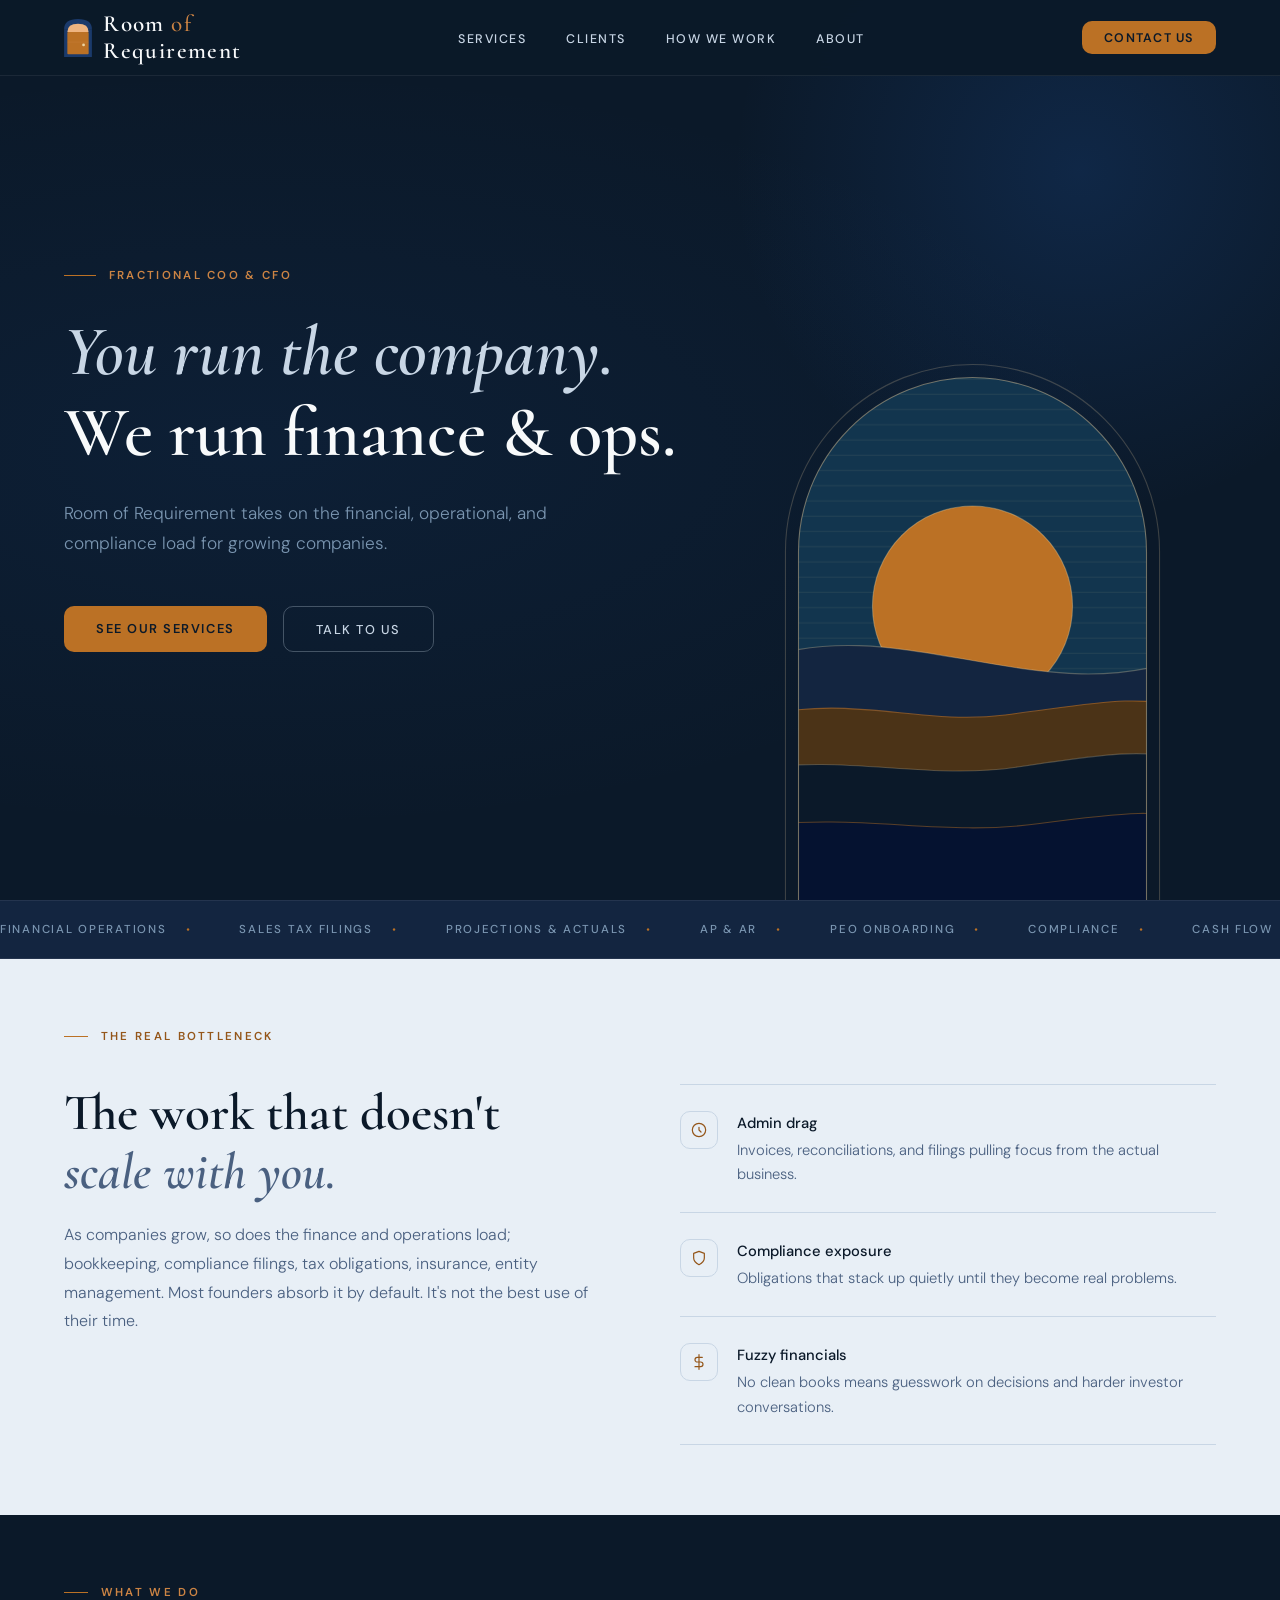
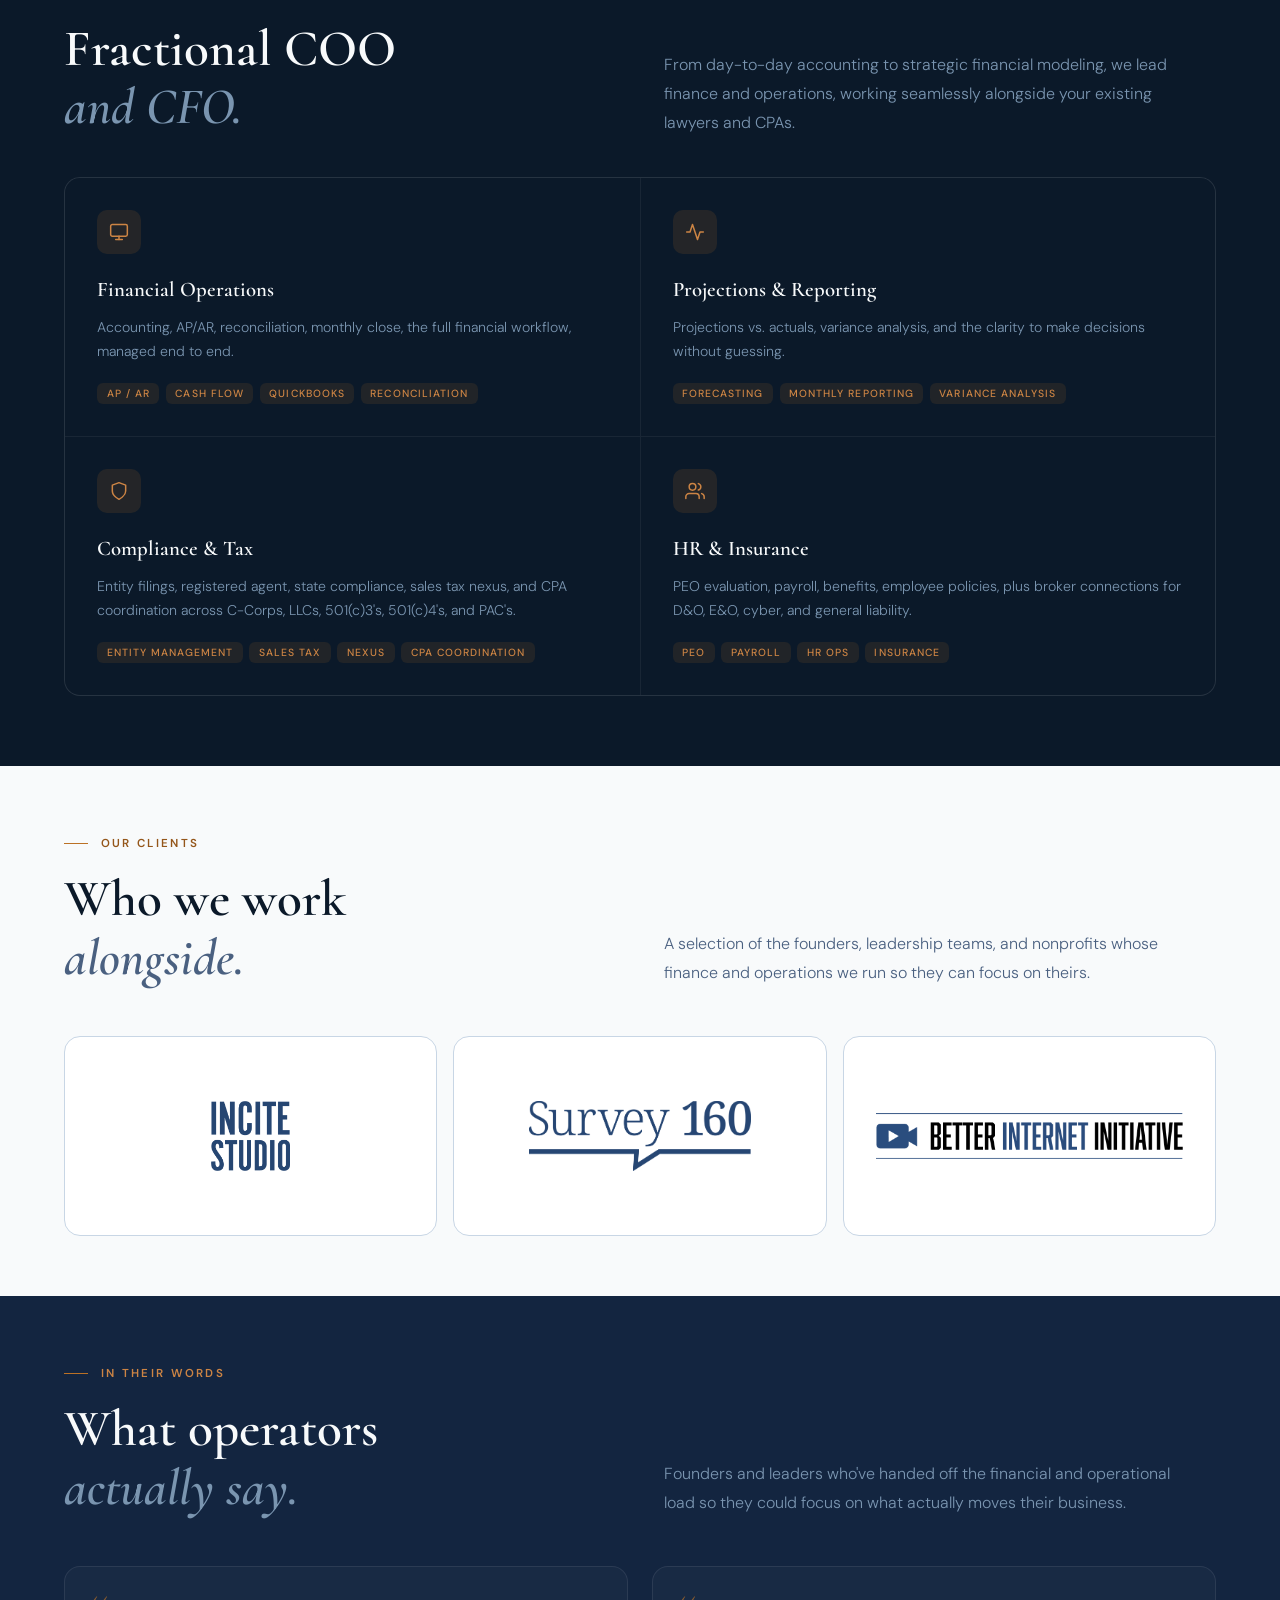
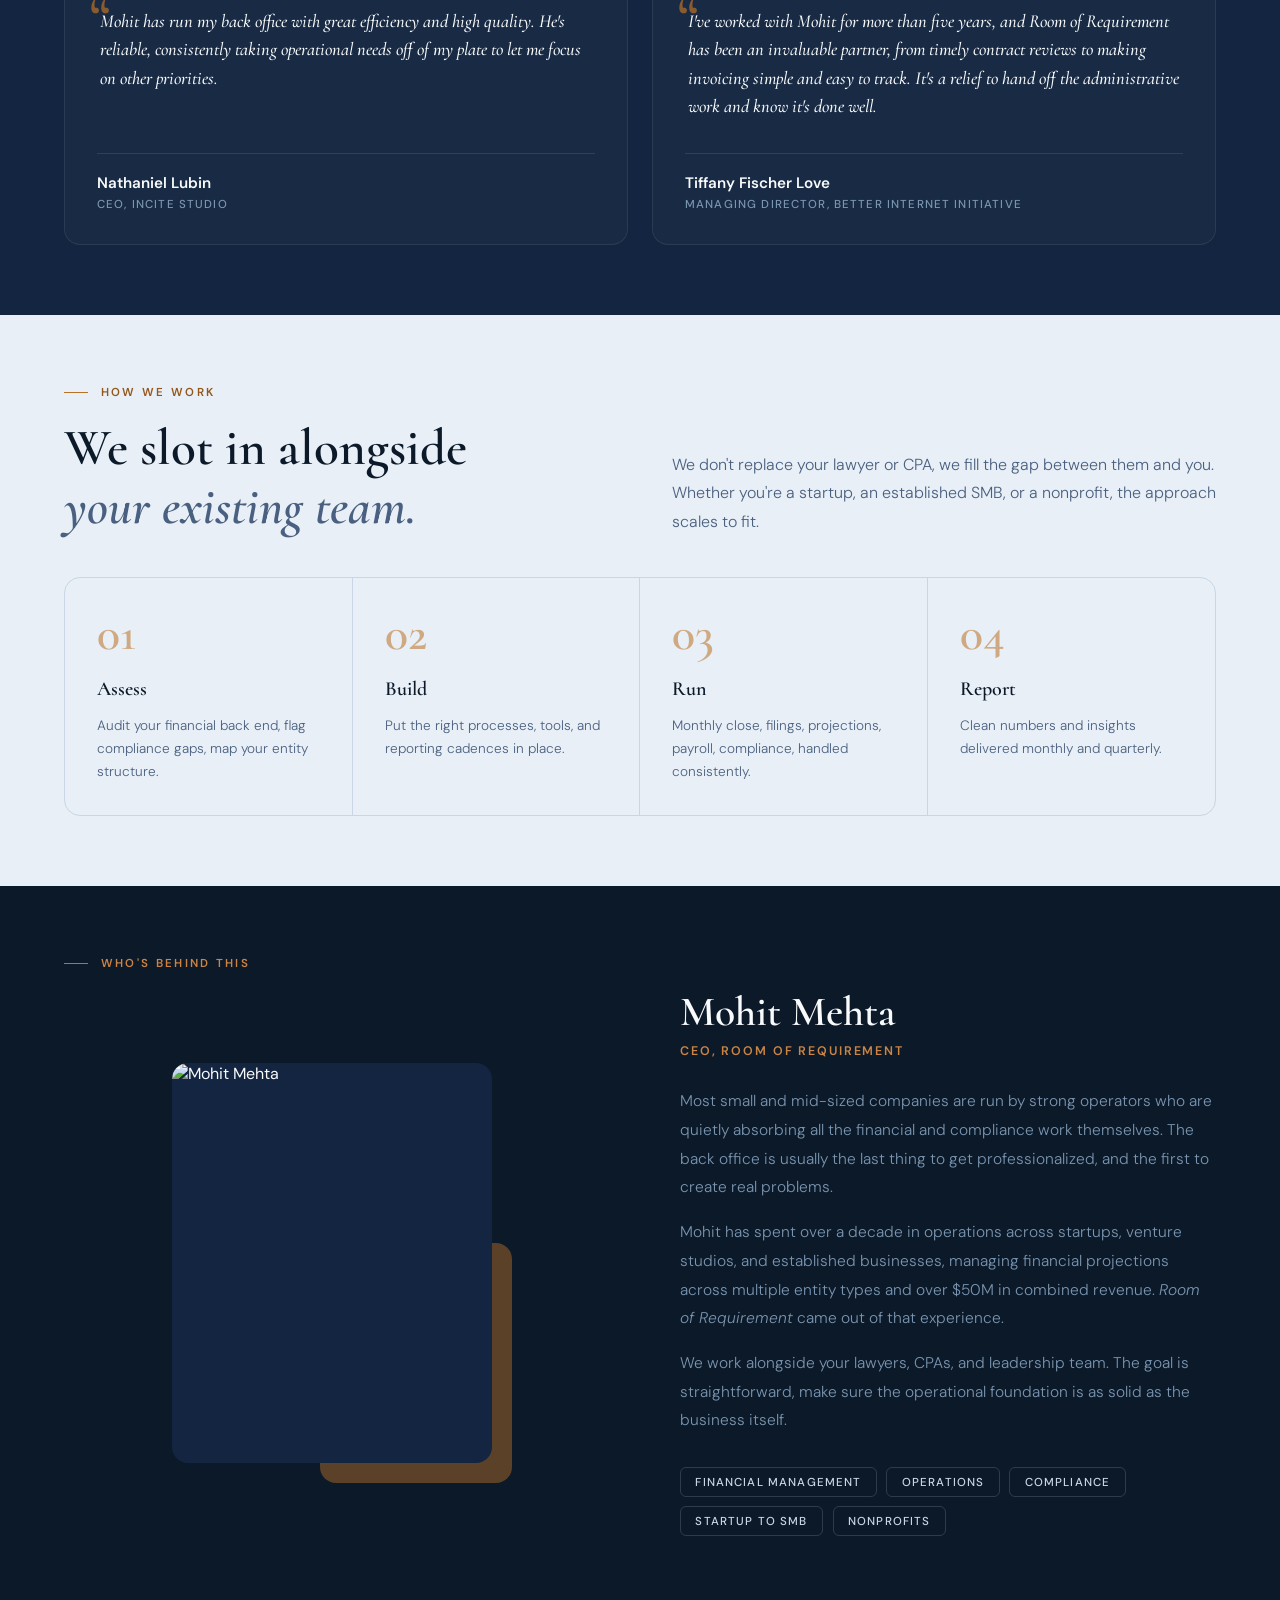
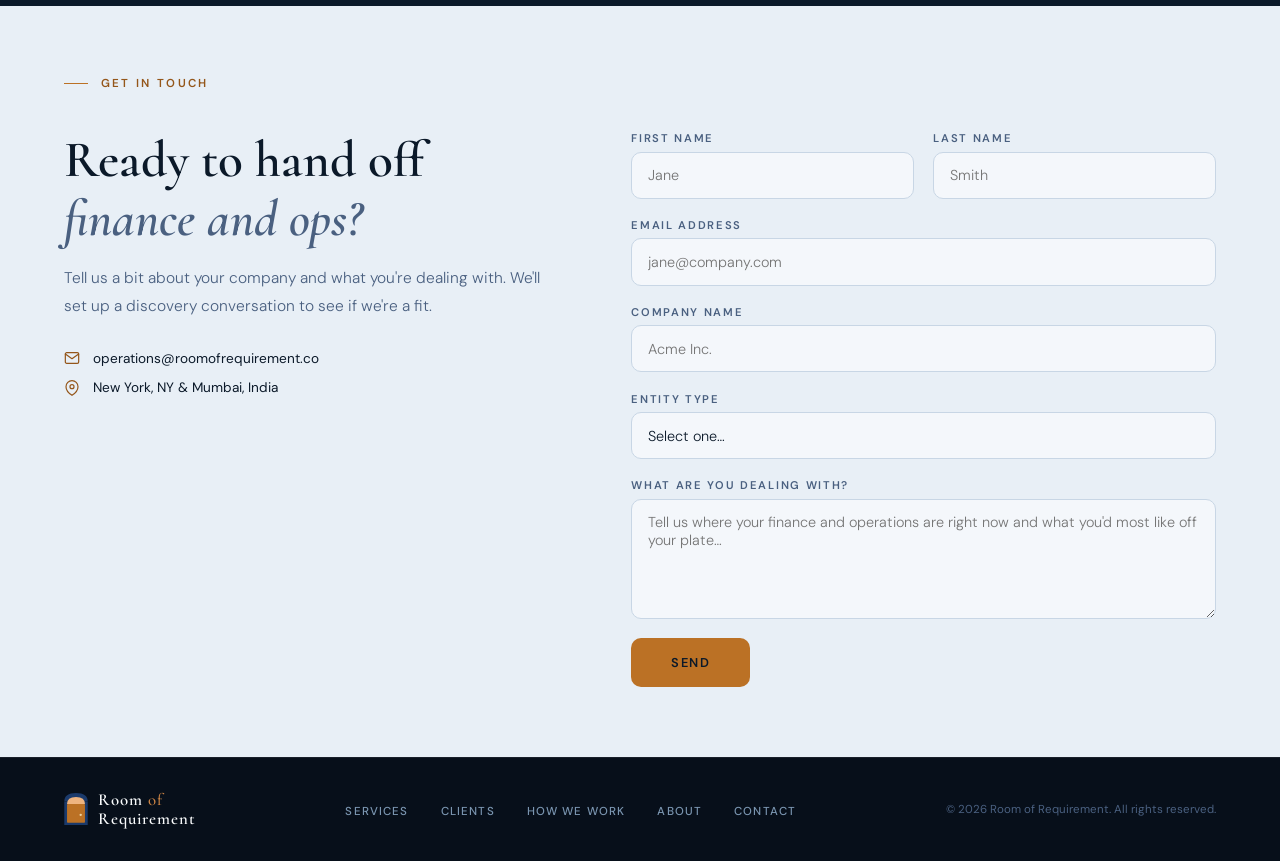
==== commit 08a8e7f4: "Lead with COO in CFO/COO wording Co-Authored-By: Claude Opus 5.5 <noreply@anthropic.com>" ====
--- a/index.html
+++ b/index.html
@@ -3,10 +3,10 @@
 <head>
   <meta charset="UTF-8" />
   <meta name="viewport" content="width=device-width, initial-scale=1.0" />
-  <title>Room of Requirement — Fractional CFO & COO</title>
+  <title>Room of Requirement — Fractional COO & CFO</title>
 
   <!-- Primary SEO -->
-  <meta name="description" content="Fractional CFO and COO support for small and mid-sized companies and nonprofits. Financial operations, projections, compliance, HR, and insurance.">
+  <meta name="description" content="Fractional COO and CFO support for small and mid-sized companies and nonprofits. Financial operations, projections, compliance, HR, and insurance.">
   <link rel="canonical" href="https://roomofrequirement.co/">
   <link rel="icon" type="image/svg+xml" href="assets/RoomofRequirement_logo.svg">
 
@@ -19,14 +19,14 @@
   <meta property="og:image" content="https://roomofrequirement.co/assets/og-image.png">
   <meta property="og:image:width" content="1200">
   <meta property="og:image:height" content="630">
-  <meta property="og:image:alt" content="Room of Requirement — fractional CFO and COO for small and mid-sized companies and nonprofits">
+  <meta property="og:image:alt" content="Room of Requirement — fractional COO and CFO for small and mid-sized companies and nonprofits">
 
   <!-- Twitter / X -->
   <meta name="twitter:card" content="summary_large_image">
   <meta name="twitter:title" content="Room of Requirement">
   <meta name="twitter:description" content="You run the company. We run finance and operations.">
   <meta name="twitter:image" content="https://roomofrequirement.co/assets/og-image.png">
-  <meta name="twitter:image:alt" content="Room of Requirement — fractional CFO and COO for small and mid-sized companies and nonprofits">
+  <meta name="twitter:image:alt" content="Room of Requirement — fractional COO and CFO for small and mid-sized companies and nonprofits">
     <link rel="preconnect" href="https://fonts.googleapis.com" />
     <link rel="preconnect" href="https://fonts.gstatic.com" crossorigin />
     <link href="https://fonts.googleapis.com/css2?family=Cormorant:ital,wght@0,400;0,500;0,600;0,700;1,400;1,600&family=DM+Sans:opsz,wght@9..40,300;9..40,400;9..40,500;9..40,600&display=swap" rel="stylesheet" />
@@ -93,7 +93,7 @@
       <img src="assets/hero-art.svg" alt="" />
     </div>
     <div class="hero-inner">
-      <p class="hero-eyebrow">Fractional CFO &amp; COO</p>
+      <p class="hero-eyebrow">Fractional COO &amp; CFO</p>
       <h1 class="hero-headline">
         <em>You run the company.</em><br>
         We run finance&nbsp;&amp;&nbsp;ops.
@@ -164,7 +164,7 @@
     <div class="services-header">
       <div>
         <div class="section-label">What We Do</div>
-        <h2 class="section-title">Fractional CFO<br><em>and COO.</em></h2>
+        <h2 class="section-title">Fractional COO<br><em>and CFO.</em></h2>
       </div>
       <p class="section-body" style="margin-top:0;">From day-to-day accounting to strategic financial modeling, we lead finance and operations, working seamlessly alongside your existing lawyers and CPAs.</p>
     </div>
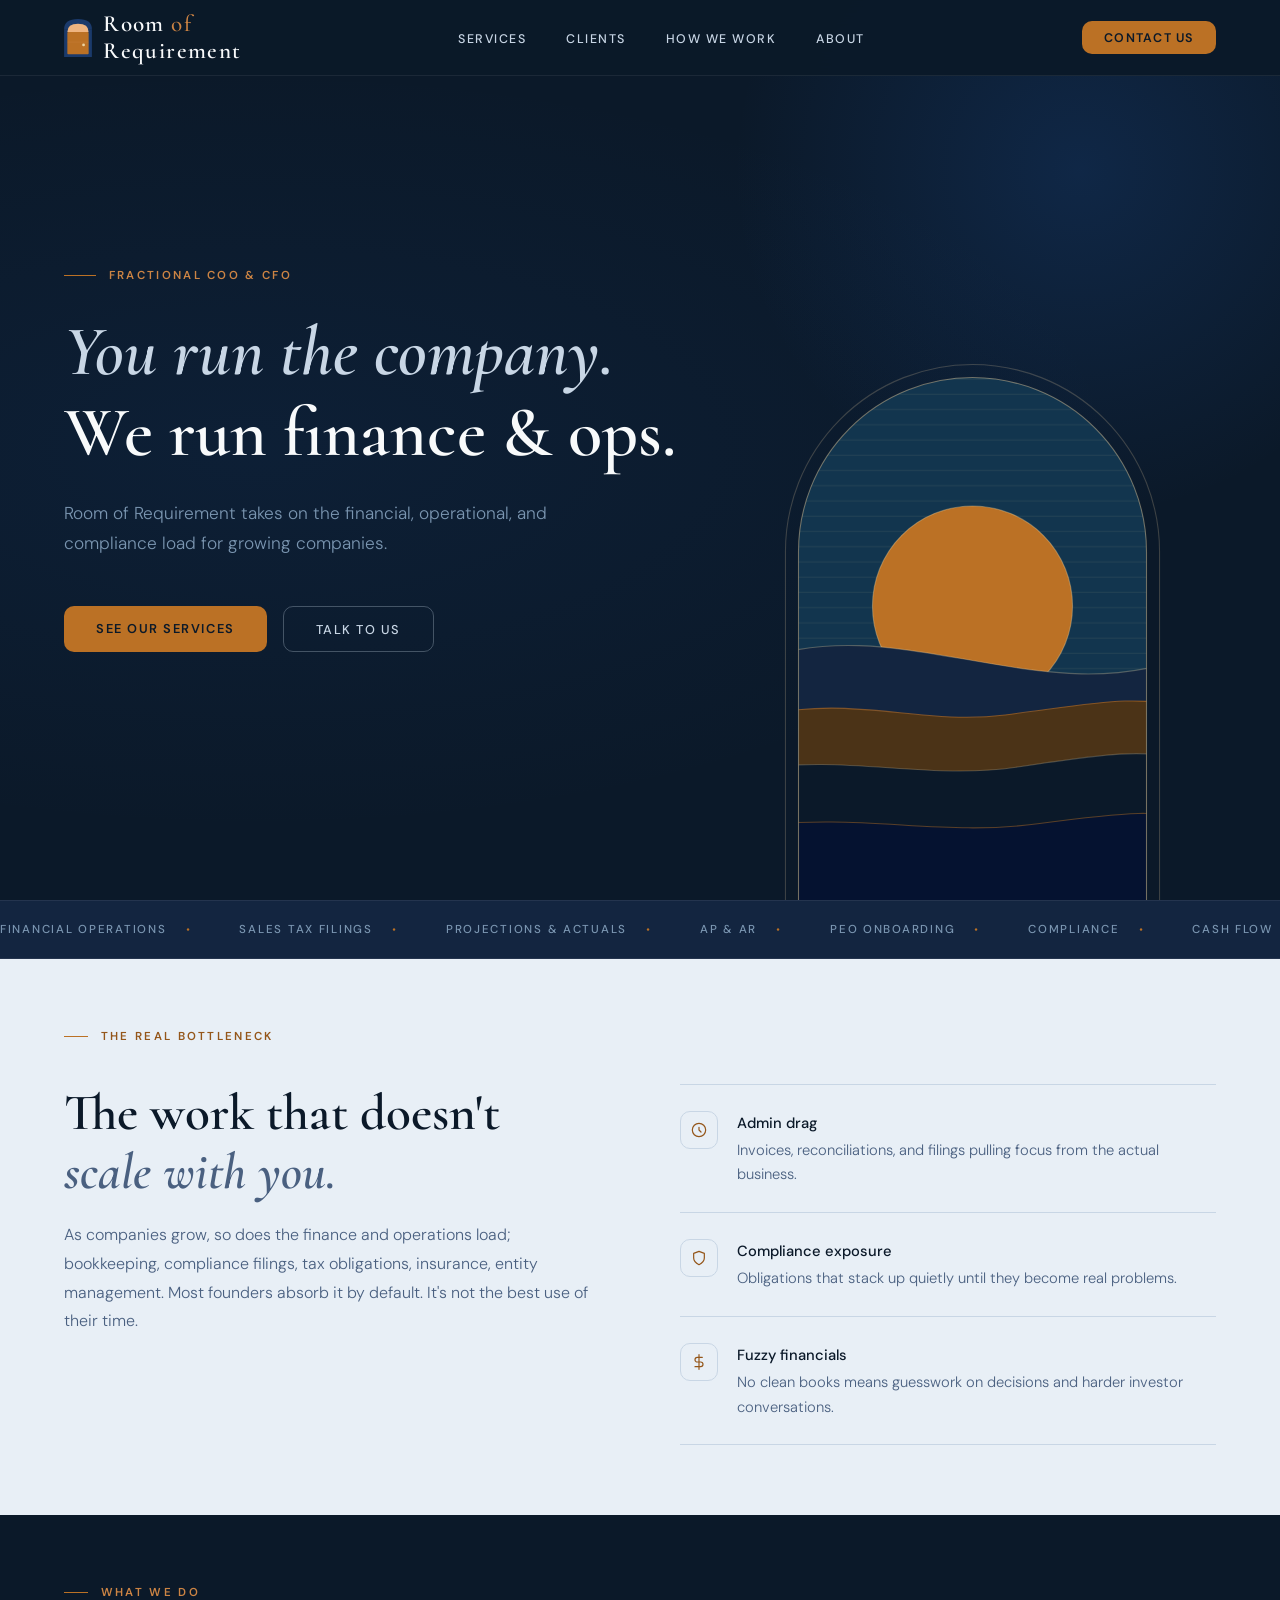
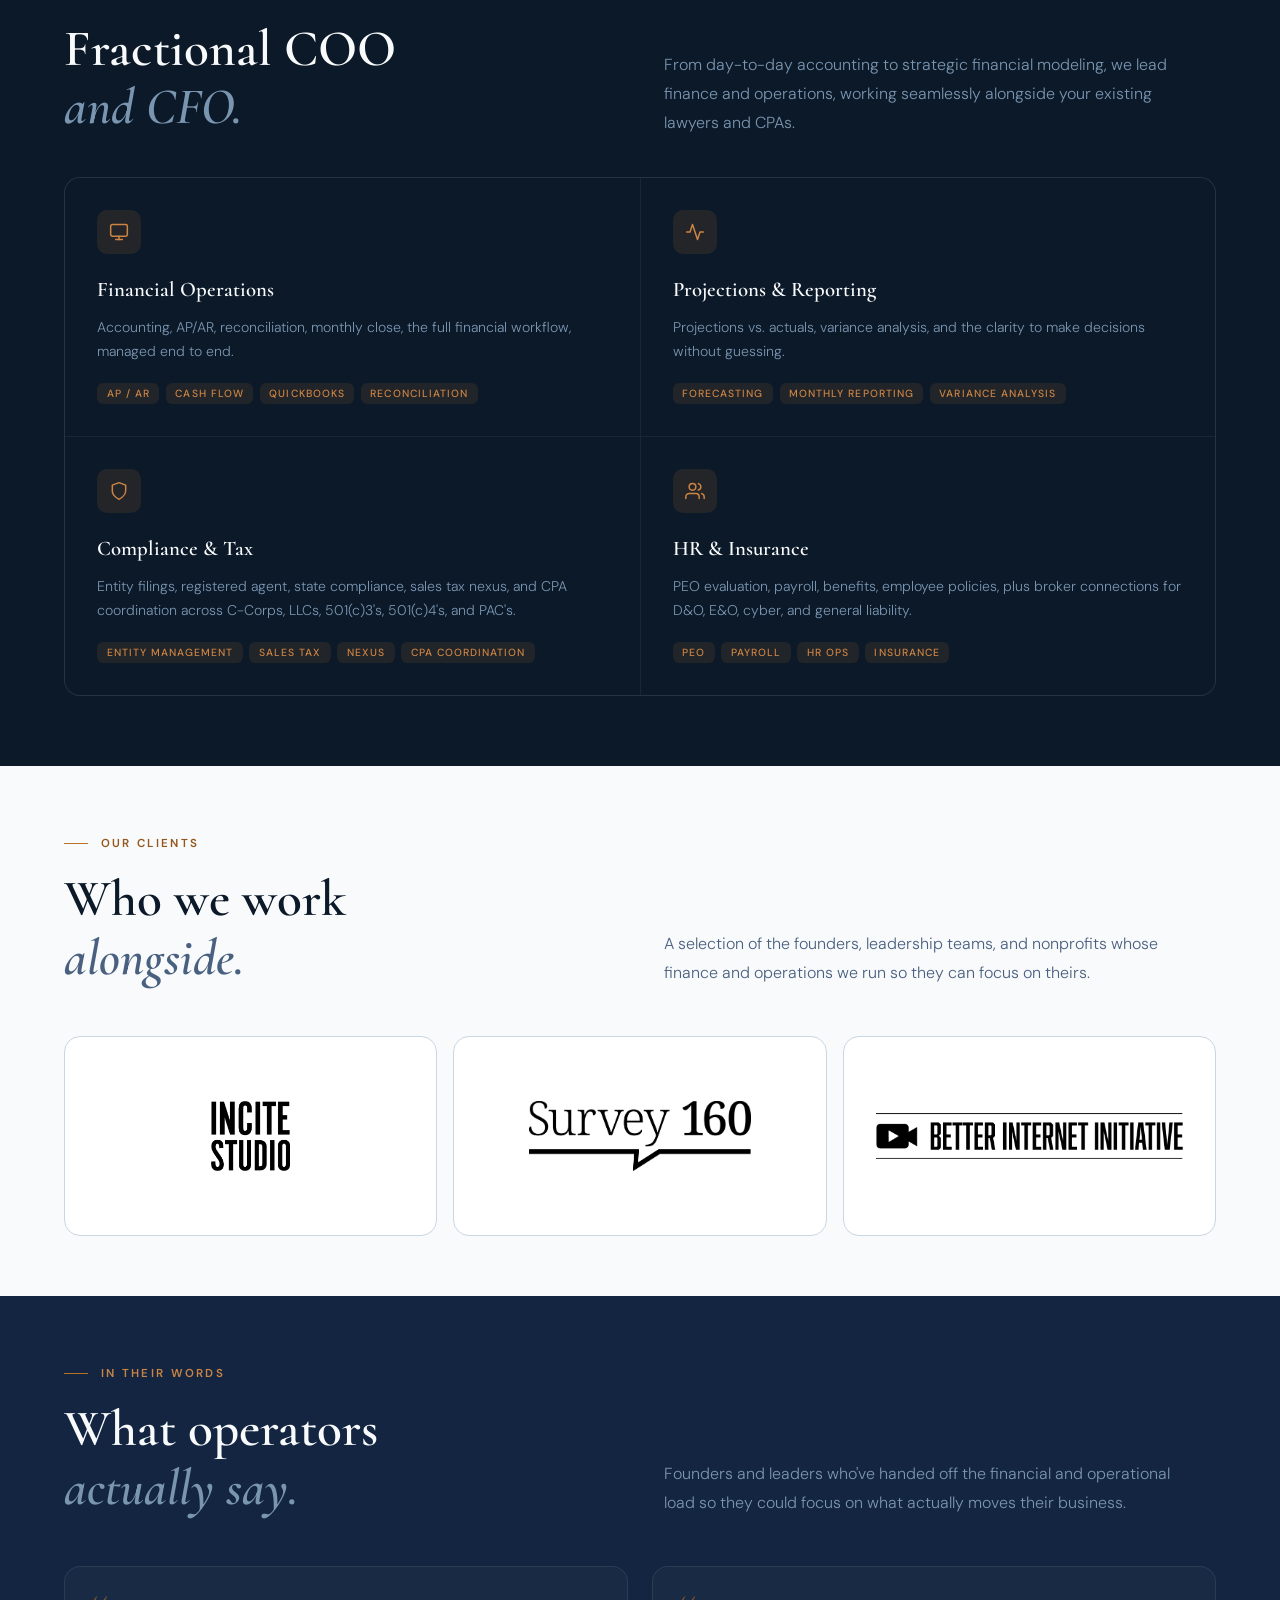
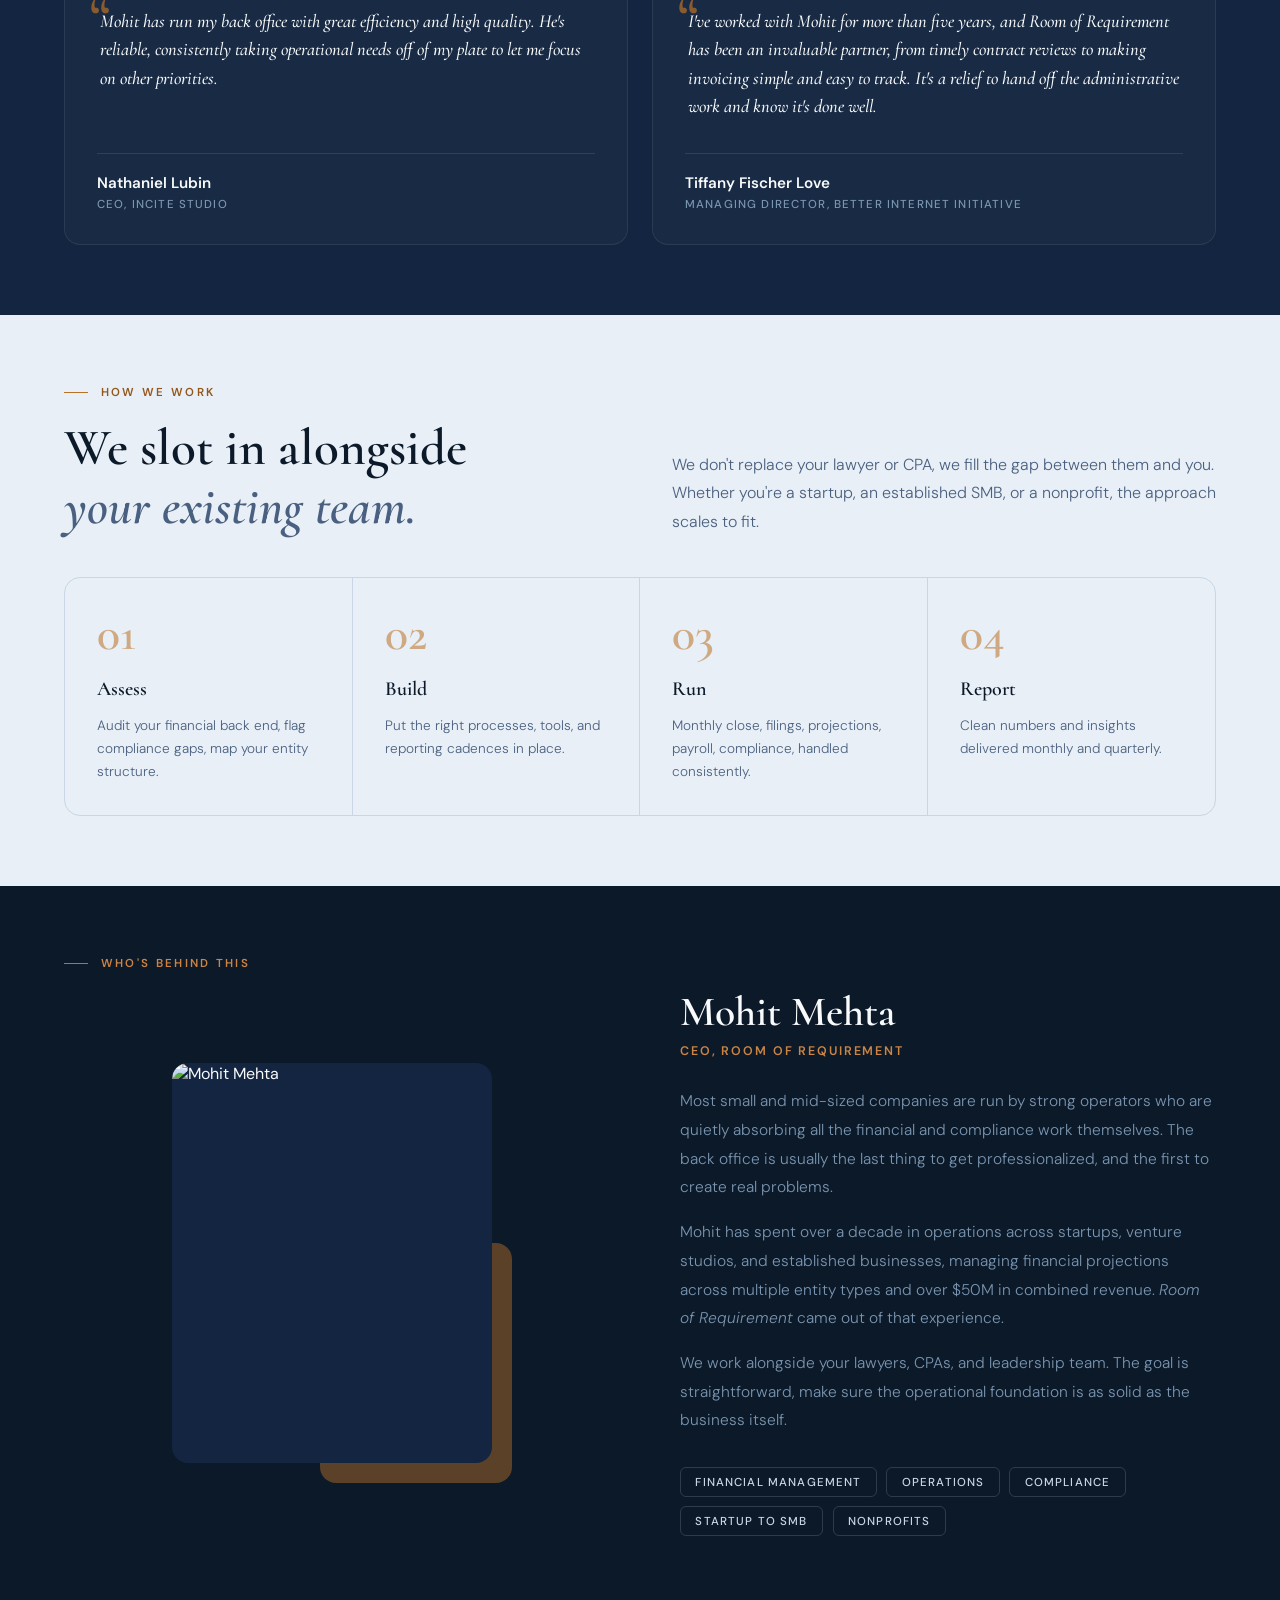
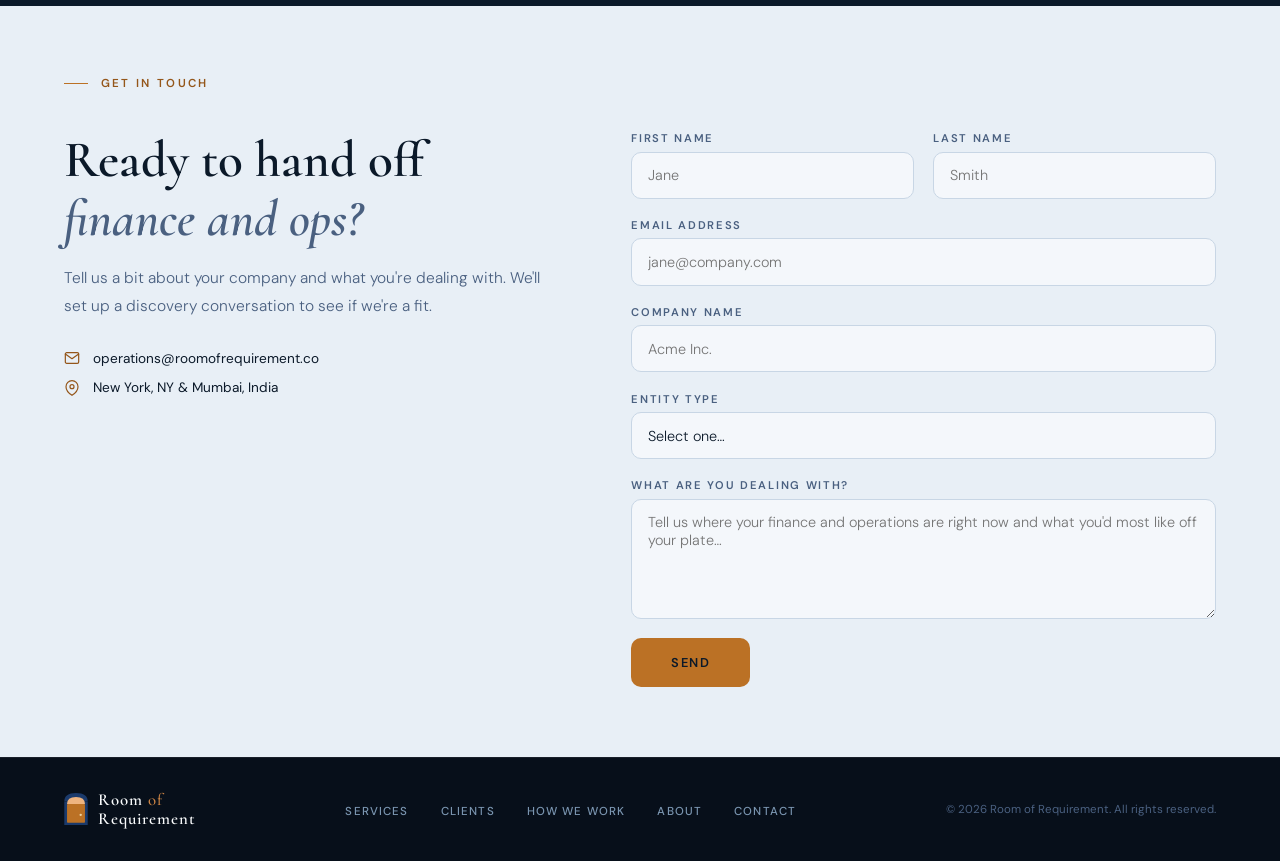
==== commit b66fb103: "Client logos: black by default, white on dark-blue hover Recolor logos with CSS filters and drop the" ====
--- a/index.html
+++ b/index.html
@@ -243,19 +243,16 @@
       <div class="client-card">
         <a href="https://www.incite.studio" target="_blank" rel="noopener">
           <img src="assets/client-logos/Incite Studio.png" alt="Incite Studio" />
-          <img class="logo-hover" src="assets/client-logos/Incite Studio - sienna.png" alt="" aria-hidden="true" />
         </a>
       </div>
       <div class="client-card">
         <a href="https://www.survey160.com" target="_blank" rel="noopener">
           <img src="assets/client-logos/Survey 160.png" alt="Survey 160" />
-          <img class="logo-hover" src="assets/client-logos/Survey 160 - sienna.png" alt="" aria-hidden="true" />
         </a>
       </div>
       <div class="client-card">
         <a href="https://www.betterinternetinitiative.org" target="_blank" rel="noopener">
           <img src="assets/client-logos/Better Internet Initiative.png" alt="Better Internet Initiative" />
-          <img class="logo-hover" src="assets/client-logos/Better Internet Initiative - sienna.png" alt="" aria-hidden="true" />
         </a>
       </div>
     </div>
--- a/assets/styles.css
+++ b/assets/styles.css
@@ -706,35 +706,32 @@
   border-radius: var(--r-lg);
   display: flex;
   min-height: 200px;
-  transition: border-color var(--transition), transform var(--transition), box-shadow var(--transition);
-}
-.client-card:hover {
-  border-color: var(--sienna);
+  transition: background-color var(--transition), border-color var(--transition), transform var(--transition), box-shadow var(--transition);
+}
+.client-card:hover,
+.client-card:focus-within {
+  background: var(--navy-mid);
+  border-color: var(--navy-mid);
   transform: translateY(-3px);
-  box-shadow: 0 14px 32px rgba(11,25,41,0.10);
+  box-shadow: 0 14px 32px rgba(11,25,41,0.18);
 }
 .client-card a {
-  display: flex;
-  align-items: center;
-  justify-content: center;
   width: 100%;
   padding: 4rem 2rem;
   border-radius: inherit;
   display: grid;
   place-items: center;
 }
-.client-card a > img { grid-area: 1 / 1; transition: opacity var(--transition); }
-.client-card .logo-hover { opacity: 0; }
-.client-card:hover a > img:not(.logo-hover),
-.client-card a:focus-visible > img:not(.logo-hover) { opacity: 0; }
-.client-card:hover .logo-hover,
-.client-card a:focus-visible .logo-hover { opacity: 1; }
 .client-card a:focus-visible { outline: 2px solid var(--sienna); outline-offset: 3px; }
 .client-card img {
   max-height: 70px;
   max-width: 100%;
   object-fit: contain;
-}
+  filter: brightness(0);               /* all-black logo */
+  transition: filter var(--transition);
+}
+.client-card:hover img,
+.client-card:focus-within img { filter: brightness(0) invert(1); } /* all-white logo */
 
 /* ── IN THEIR WORDS (lifted navy, testimonial cards) ────── */
 #testimonials { background: #132540 !important; color: #F8FAFB; }
